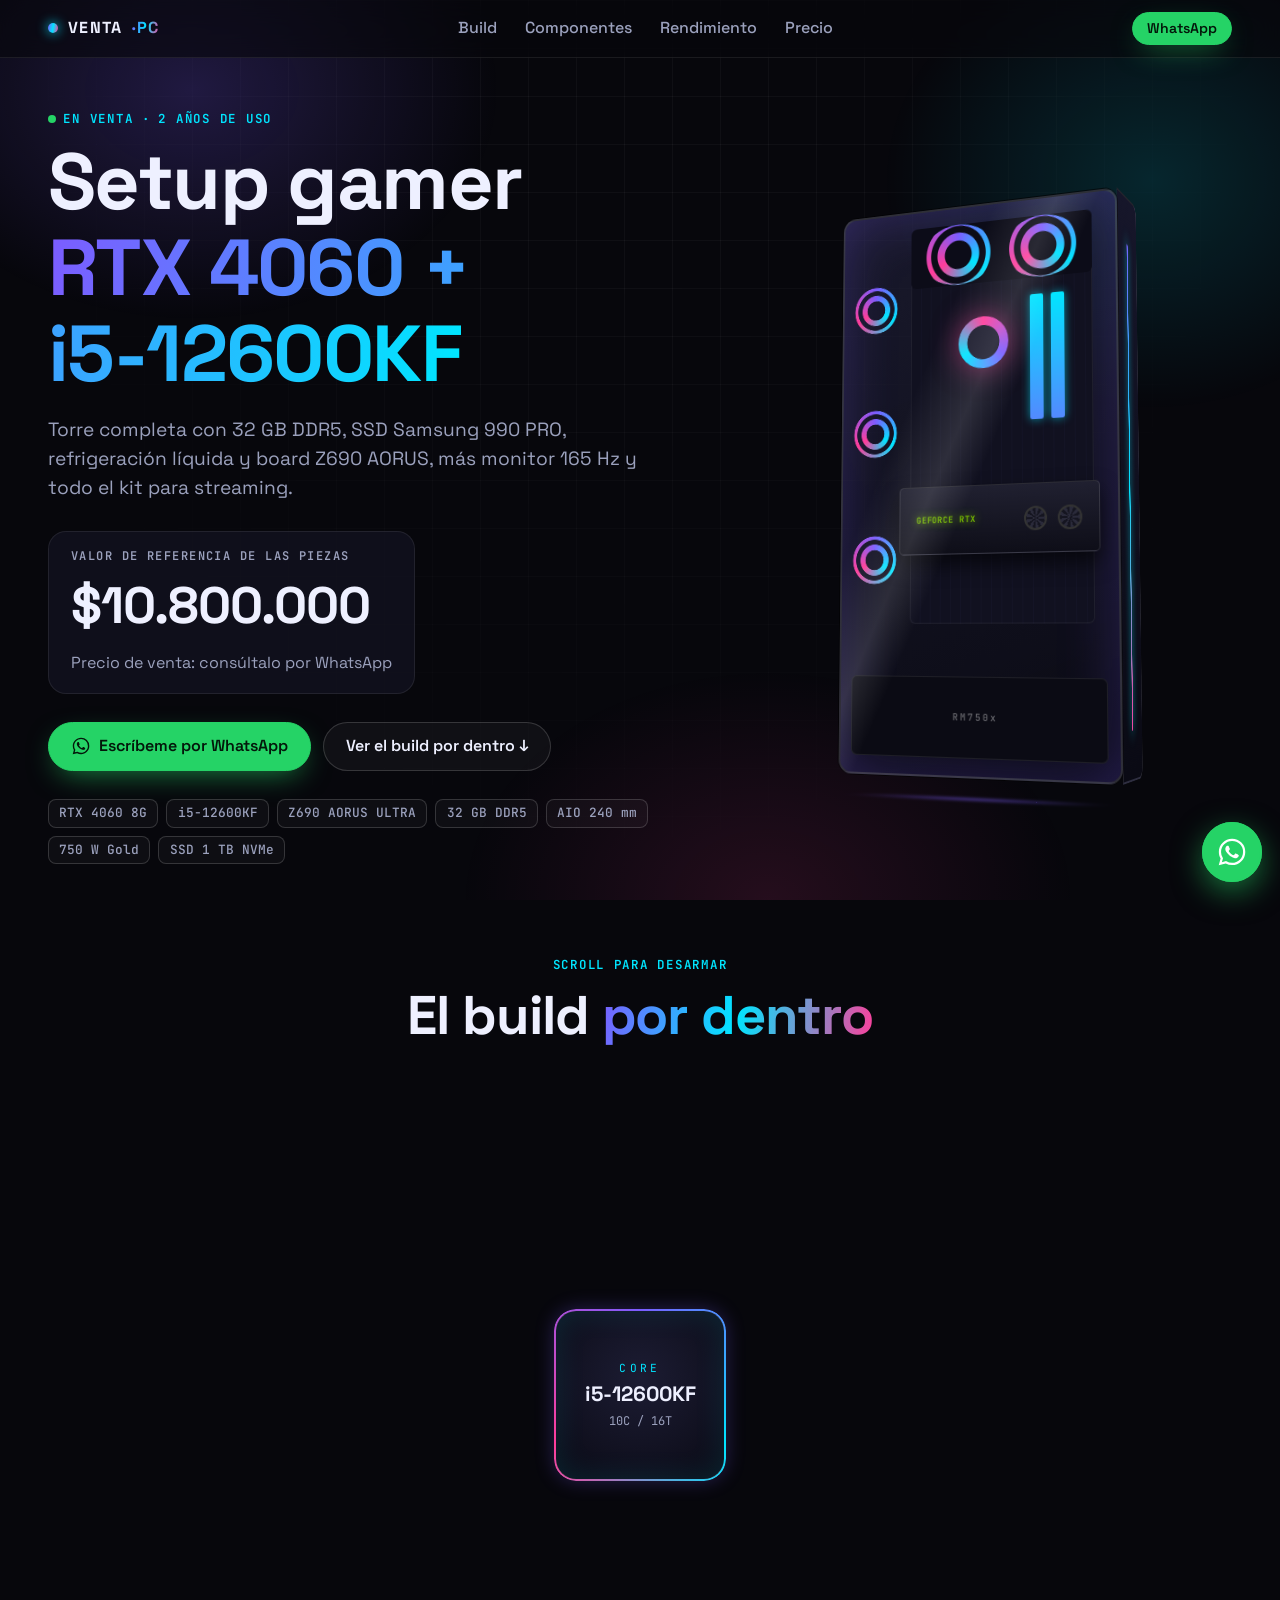
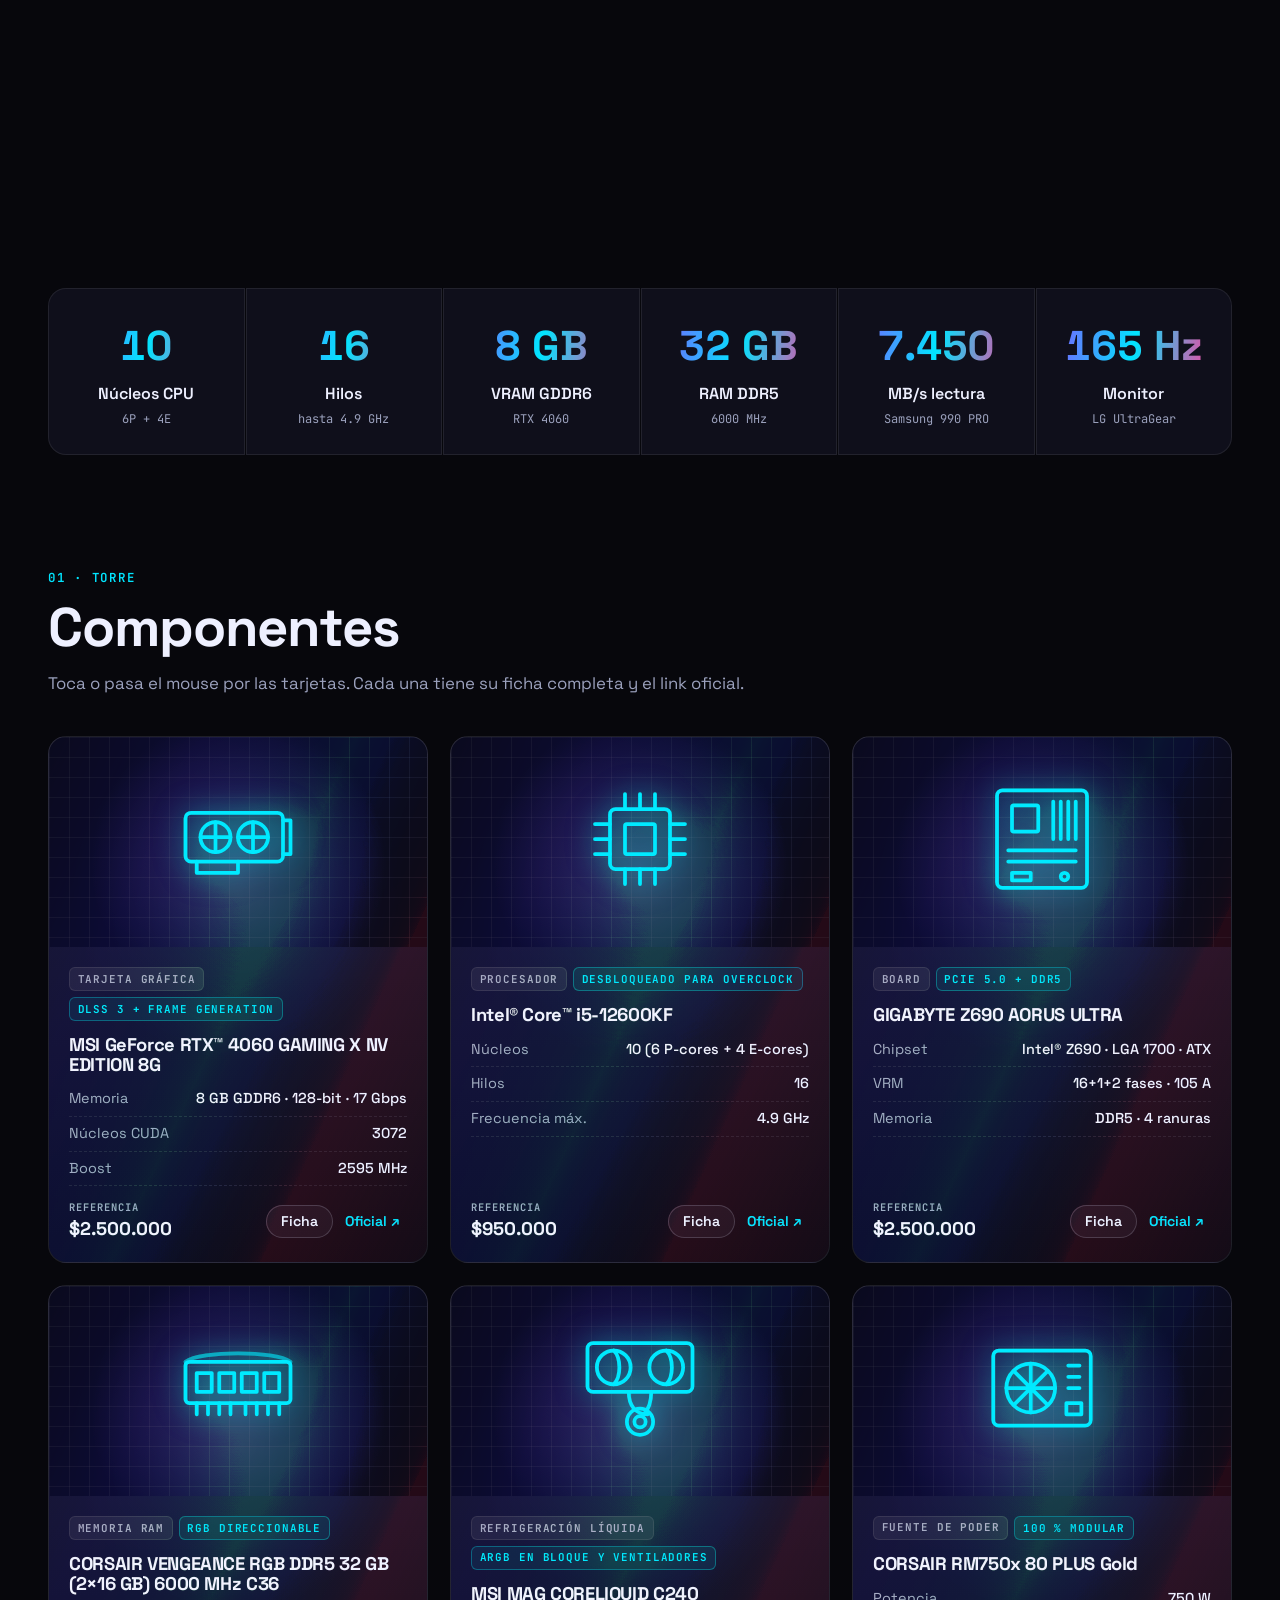
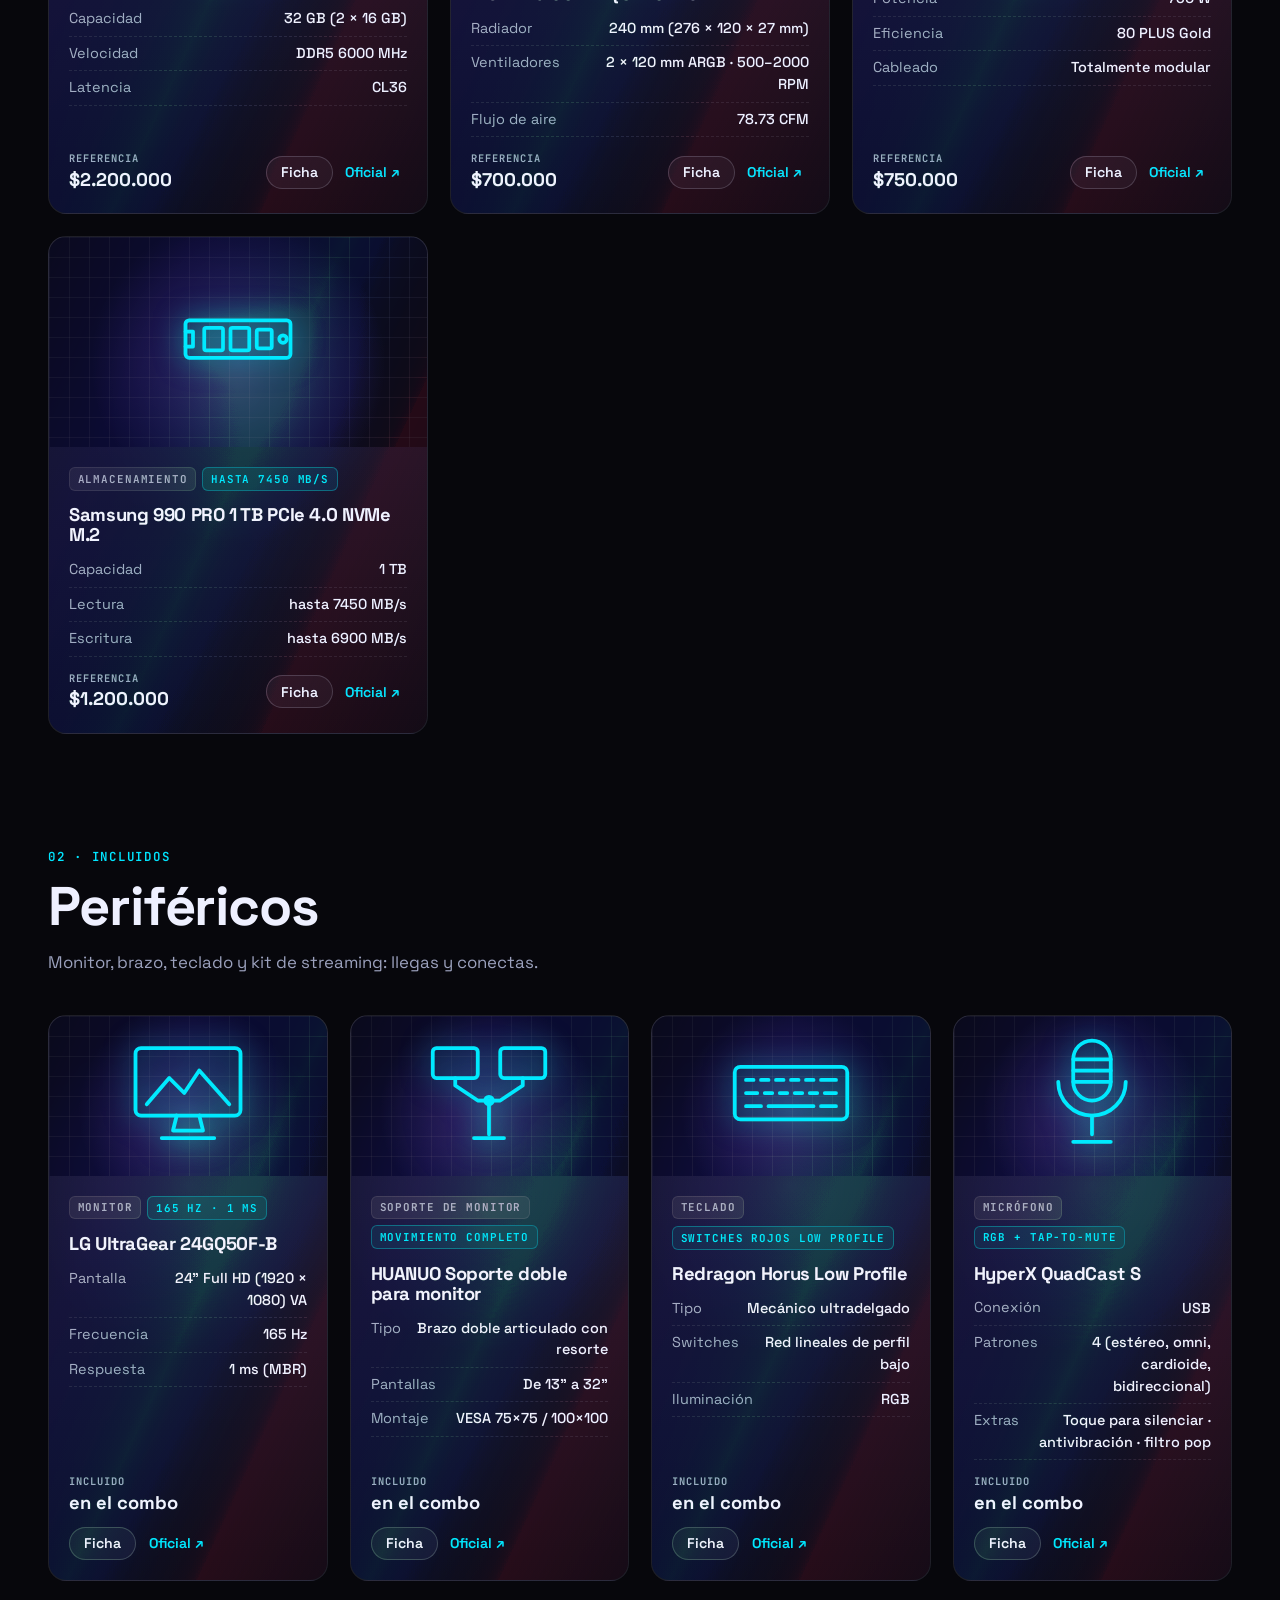
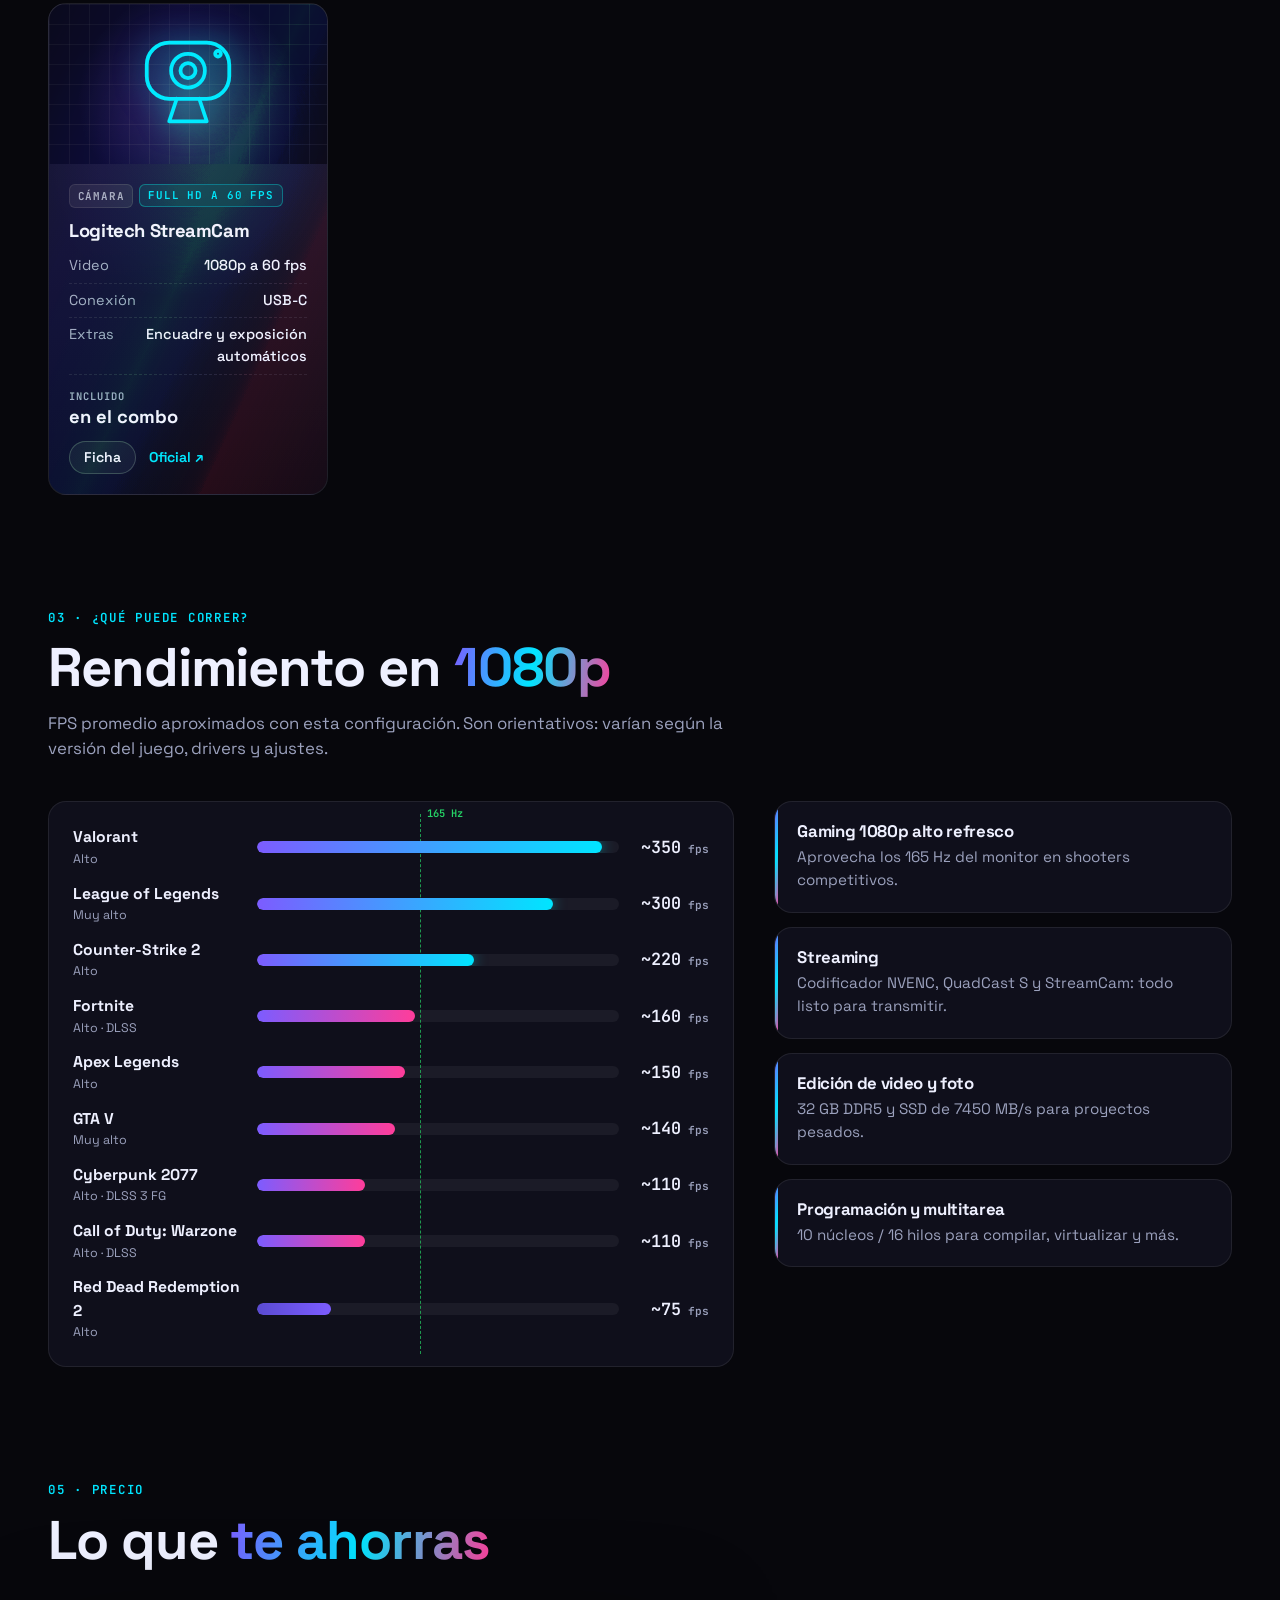
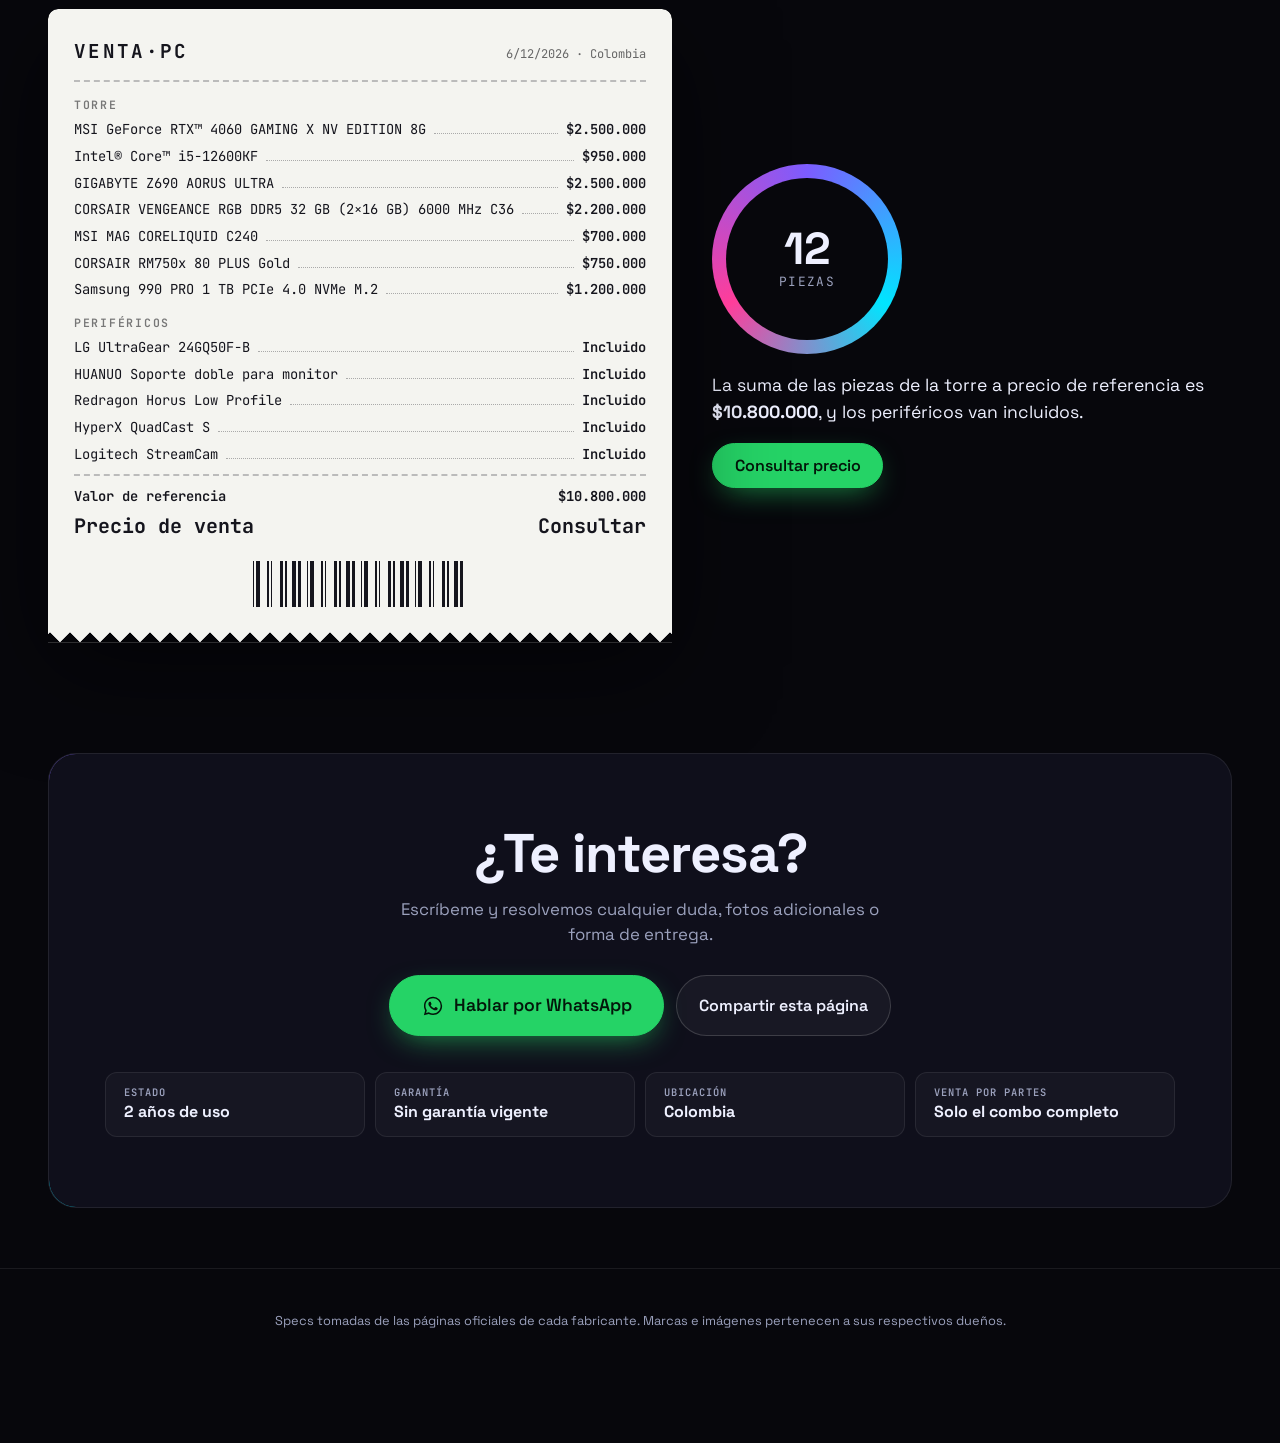
==== index.html @ 8aadba1c "Usar el nombre exacto del repo en la URL de GitHub Pages Co-Authored-By: Claude Opus 5.5 <noreply@an" ====
<!doctype html>
<html lang="es">
<head>
  <meta charset="utf-8">
  <meta name="viewport" content="width=device-width, initial-scale=1, viewport-fit=cover">
  <title>PC Gamer en venta · RTX 4060 + i5-12600KF</title>
  <meta name="description" content="Setup gamer completo en venta: RTX 4060, i5-12600KF, 32 GB DDR5, SSD 990 PRO 1 TB, monitor LG 165 Hz y periféricos de streaming.">
  <meta name="theme-color" content="#07070c">

  <!-- Vista previa al compartir el link (WhatsApp, Facebook, X...) -->
  <meta property="og:type" content="website">
  <meta property="og:locale" content="es_CO">
  <meta property="og:title" content="PC Gamer en venta · RTX 4060 + i5-12600KF + 32 GB DDR5">
  <meta property="og:description" content="Setup completo con monitor 165 Hz, micrófono QuadCast S y StreamCam. Mira todos los componentes, specs y precio.">
  <meta property="og:url" content="https://dylansrz.github.io/ventaPC/">
  <meta property="og:image" content="https://dylansrz.github.io/ventaPC/og.png">
  <meta property="og:image:width" content="1200">
  <meta property="og:image:height" content="630">
  <meta name="twitter:card" content="summary_large_image">

  <link rel="icon" href="data:image/svg+xml,<svg xmlns='http://www.w3.org/2000/svg' viewBox='0 0 32 32'><defs><linearGradient id='g' x1='0' y1='0' x2='1' y2='1'><stop offset='0' stop-color='%237c5cff'/><stop offset='1' stop-color='%2300e5ff'/></linearGradient></defs><rect x='7' y='2' width='18' height='28' rx='3' fill='%2307070c' stroke='url(%23g)' stroke-width='2.5'/><circle cx='16' cy='11' r='4' fill='none' stroke='url(%23g)' stroke-width='2'/><circle cx='16' cy='22' r='4' fill='none' stroke='url(%23g)' stroke-width='2'/></svg>">
  <link rel="preconnect" href="https://fonts.googleapis.com">
  <link rel="preconnect" href="https://fonts.gstatic.com" crossorigin>
  <link href="https://fonts.googleapis.com/css2?family=JetBrains+Mono:wght@400;600&family=Space+Grotesk:wght@400;500;600;700&display=swap" rel="stylesheet">
  <link rel="stylesheet" href="css/styles.css">
</head>
<body>
  <div class="bg-grid" aria-hidden="true"></div>
  <div class="bg-glow" aria-hidden="true"></div>

  <header class="nav">
    <a class="nav__brand" href="#inicio"><span class="dot"></span>VENTA<span class="grad">·PC</span></a>
    <nav class="nav__links">
      <a href="#build">Build</a>
      <a href="#componentes">Componentes</a>
      <a href="#rendimiento">Rendimiento</a>
      <a href="#precio">Precio</a>
    </nav>
    <a class="btn btn--sm btn--wa js-wa" href="#contacto" target="_blank" rel="noopener">WhatsApp</a>
  </header>

  <main>
    <!-- HERO -->
    <section id="inicio" class="hero">
      <div class="hero__text">
        <p class="eyebrow"><span class="pulse"></span> En venta · <span data-bind="estado"></span></p>
        <h1>
          Setup gamer<br>
          <span class="grad grad--anim"><span class="nw">RTX 4060</span> + <span class="nw">i5-12600KF</span></span>
        </h1>
        <p class="hero__sub">Torre completa con 32 GB DDR5, SSD Samsung 990 PRO, refrigeración líquida y board Z690 AORUS, más monitor 165 Hz y todo el kit para streaming.</p>

        <div class="hero__price" id="heroPrice"></div>

        <div class="hero__cta">
          <a class="btn btn--wa js-wa" href="#contacto" target="_blank" rel="noopener">
            <svg viewBox="0 0 24 24" aria-hidden="true"><use href="#i-wa"/></svg>
            Escríbeme por WhatsApp
          </a>
          <a class="btn btn--ghost" href="#build">Ver el build por dentro ↓</a>
        </div>
        <ul class="hero__chips" id="heroChips"></ul>
      </div>

      <div class="hero__visual" aria-hidden="true">
        <div class="tower" id="tower">
          <div class="tower__glass">
            <div class="tower__mobo"></div>
            <div class="tower__cooler"><i></i><i></i></div>
            <div class="tower__block"></div>
            <div class="tower__ram"><i></i><i></i></div>
            <div class="tower__gpu"><span>GEFORCE RTX</span><i></i><i></i></div>
            <div class="tower__psu"><span>RM750x</span></div>
            <div class="tower__fans"><i></i><i></i><i></i></div>
          </div>
          <div class="tower__front"></div>
          <div class="tower__shadow"></div>
        </div>
      </div>
    </section>

    <!-- EXPLOSIÓN DEL BUILD (scroll) -->
    <section id="build" class="explode">
      <div class="explode__sticky">
        <div class="explode__head">
          <p class="eyebrow">Scroll para desarmar</p>
          <h2>El build <span class="grad">por dentro</span></h2>
        </div>
        <div class="explode__stage" id="explodeStage">
          <svg class="explode__lines" id="explodeLines"></svg>
          <div class="explode__core" id="explodeCore">
            <span class="mono">CORE</span>
            <strong>i5-12600KF</strong>
            <small>10C / 16T</small>
          </div>
        </div>
        <div class="explode__progress"><i id="explodeBar"></i></div>
      </div>
    </section>

    <!-- CONTADORES -->
    <section class="stats" id="stats"></section>

    <!-- COMPONENTES -->
    <section id="componentes" class="section">
      <div class="section__head">
        <p class="eyebrow">01 · Torre</p>
        <h2>Componentes</h2>
        <p class="muted">Toca o pasa el mouse por las tarjetas. Cada una tiene su ficha completa y el link oficial.</p>
      </div>
      <div class="cards" id="cardsComponentes"></div>
    </section>

    <!-- PERIFÉRICOS -->
    <section id="perifericos" class="section">
      <div class="section__head">
        <p class="eyebrow">02 · Incluidos</p>
        <h2>Periféricos</h2>
        <p class="muted">Monitor, brazo, teclado y kit de streaming: llegas y conectas.</p>
      </div>
      <div class="cards cards--sm" id="cardsPerifericos"></div>
    </section>

    <!-- RENDIMIENTO -->
    <section id="rendimiento" class="section">
      <div class="section__head">
        <p class="eyebrow">03 · ¿Qué puede correr?</p>
        <h2>Rendimiento en <span class="grad">1080p</span></h2>
        <p class="muted">FPS promedio aproximados con esta configuración. Son orientativos: varían según la versión del juego, drivers y ajustes.</p>
      </div>
      <div class="perf">
        <div class="perf__bars" id="perfBars"></div>
        <div class="perf__uses" id="perfUses"></div>
      </div>
    </section>

    <!-- FOTOS REALES -->
    <section id="fotos" class="section" hidden>
      <div class="section__head">
        <p class="eyebrow">04 · Sin filtros</p>
        <h2>Fotos reales</h2>
      </div>
      <div class="gallery" id="gallery"></div>
    </section>

    <!-- PRECIO -->
    <section id="precio" class="section">
      <div class="section__head">
        <p class="eyebrow">05 · Precio</p>
        <h2>Lo que <span class="grad">te ahorras</span></h2>
      </div>
      <div class="pricing">
        <div class="receipt" id="receipt"></div>
        <aside class="deal" id="deal"></aside>
      </div>
    </section>

    <!-- CONTACTO -->
    <section id="contacto" class="section contact">
      <div class="contact__box">
        <h2>¿Te interesa?</h2>
        <p class="muted">Escríbeme y resolvemos cualquier duda, fotos adicionales o forma de entrega.</p>
        <div class="contact__cta">
          <a class="btn btn--wa btn--lg js-wa" href="#contacto" target="_blank" rel="noopener">
            <svg viewBox="0 0 24 24" aria-hidden="true"><use href="#i-wa"/></svg>
            Hablar por WhatsApp
          </a>
          <button class="btn btn--ghost" id="shareBtn" type="button">Compartir esta página</button>
        </div>
        <ul class="contact__facts" id="facts"></ul>
      </div>
    </section>
  </main>

  <footer class="footer">
    <p>Specs tomadas de las páginas oficiales de cada fabricante. Marcas e imágenes pertenecen a sus respectivos dueños.</p>
  </footer>

  <!-- WhatsApp flotante -->
  <a class="wa-float js-wa" href="#contacto" target="_blank" rel="noopener" aria-label="Escribir por WhatsApp">
    <svg viewBox="0 0 24 24" aria-hidden="true"><use href="#i-wa"/></svg>
  </a>

  <!-- Modal de detalle -->
  <dialog class="modal" id="modal">
    <button class="modal__close" type="button" aria-label="Cerrar" data-close>✕</button>
    <div class="modal__body" id="modalBody"></div>
  </dialog>

  <!-- Toast -->
  <div class="toast" id="toast" role="status" aria-live="polite"></div>

  <!-- Íconos -->
  <svg width="0" height="0" style="position:absolute" aria-hidden="true">
    <symbol id="i-wa" viewBox="0 0 24 24"><path fill="currentColor" d="M12.04 2C6.58 2 2.13 6.45 2.13 11.91c0 1.75.46 3.45 1.32 4.95L2.05 22l5.25-1.38a9.9 9.9 0 0 0 4.74 1.21h.01c5.46 0 9.91-4.45 9.91-9.91A9.86 9.86 0 0 0 12.04 2Zm0 18.15h-.01a8.2 8.2 0 0 1-4.19-1.15l-.3-.18-3.12.82.83-3.04-.2-.31a8.2 8.2 0 0 1-1.26-4.38c0-4.54 3.7-8.24 8.25-8.24a8.2 8.2 0 0 1 8.24 8.25c0 4.54-3.7 8.23-8.24 8.23Zm4.52-6.16c-.25-.12-1.47-.72-1.69-.81-.23-.08-.39-.12-.56.13-.16.25-.64.81-.79.97-.14.17-.29.19-.54.06-.25-.12-1.05-.39-1.99-1.23-.74-.66-1.23-1.47-1.38-1.72-.14-.25-.02-.38.11-.51.11-.11.25-.29.37-.43.13-.15.17-.25.25-.42.08-.17.04-.31-.02-.43-.06-.13-.56-1.34-.76-1.84-.2-.48-.41-.42-.56-.43h-.48c-.17 0-.43.06-.66.31-.23.25-.87.85-.87 2.07 0 1.22.89 2.4 1.01 2.56.12.17 1.75 2.67 4.24 3.74.59.26 1.05.41 1.41.52.59.19 1.13.16 1.56.1.48-.07 1.47-.6 1.67-1.18.21-.58.21-1.07.14-1.18-.06-.1-.22-.16-.47-.29Z"/></symbol>
  </svg>

  <script src="js/data.js"></script>
  <script src="js/icons.js"></script>
  <script src="js/app.js"></script>
</body>
</html>
---- css/styles.css ----
@property --ang { syntax: "<angle>"; inherits: false; initial-value: 0deg; }

:root {
  --bg: #07070c;
  --bg-2: #0d0d16;
  --surface: rgba(20, 20, 34, 0.72);
  --surface-2: #151524;
  --line: rgba(255, 255, 255, 0.08);
  --line-2: rgba(255, 255, 255, 0.16);
  --text: #eef0ff;
  --muted: #9ba1bd;
  --violet: #7c5cff;
  --cyan: #00e5ff;
  --pink: #ff3d9a;
  --green: #76b900;
  --wa: #25d366;
  --grad: linear-gradient(100deg, var(--violet), var(--cyan) 50%, var(--pink));
  --radius: 18px;
  --font: "Space Grotesk", system-ui, -apple-system, Segoe UI, Roboto, sans-serif;
  --mono: "JetBrains Mono", ui-monospace, SFMono-Regular, Menlo, monospace;
  --gutter: clamp(16px, 4vw, 48px);
  color-scheme: dark;
}

*, *::before, *::after { box-sizing: border-box; }
html { scroll-behavior: smooth; -webkit-text-size-adjust: 100%; overflow-x: clip; }
body {
  margin: 0;
  background: var(--bg);
  color: var(--text);
  font-family: var(--font);
  line-height: 1.5;
  -webkit-font-smoothing: antialiased;
}
img { max-width: 100%; display: block; }
a { color: inherit; }
h1, h2, h3, h4 { line-height: 1.08; margin: 0; letter-spacing: -0.02em; }
h2 { font-size: clamp(2rem, 5vw, 3.4rem); }
.mono { font-family: var(--mono); }
.muted { color: var(--muted); }
.small { font-size: 0.9rem; }
.grad { background: var(--grad); -webkit-background-clip: text; background-clip: text; color: transparent; }
.grad--anim { background-size: 200% 100%; animation: slide 6s linear infinite; }
@keyframes slide { to { background-position: -200% 0; } }

/* Fondo */
.bg-grid {
  position: fixed; inset: 0; z-index: -2; pointer-events: none;
  background-image:
    linear-gradient(rgba(255,255,255,.035) 1px, transparent 1px),
    linear-gradient(90deg, rgba(255,255,255,.035) 1px, transparent 1px);
  background-size: 48px 48px;
  mask-image: radial-gradient(ellipse at 50% 0%, #000 20%, transparent 75%);
}
.bg-glow {
  position: fixed; inset: 0; z-index: -1; pointer-events: none;
  background:
    radial-gradient(40vmax 30vmax at 15% 10%, rgba(124,92,255,.22), transparent 60%),
    radial-gradient(35vmax 30vmax at 90% 20%, rgba(0,229,255,.14), transparent 60%),
    radial-gradient(40vmax 30vmax at 60% 100%, rgba(255,61,154,.12), transparent 60%);
}

/* Botones */
.btn {
  --b: var(--line-2);
  display: inline-flex; align-items: center; justify-content: center; gap: .55em;
  padding: .85em 1.35em; border-radius: 999px; border: 1px solid var(--b);
  font: 600 1rem/1 var(--font); text-decoration: none; color: var(--text);
  background: rgba(255,255,255,.04); cursor: pointer;
  transition: transform .2s, background .2s, box-shadow .2s, border-color .2s;
  white-space: nowrap;
}
.btn:hover { transform: translateY(-2px); }
.btn svg { width: 1.25em; height: 1.25em; }
.btn--sm { padding: .6em 1em; font-size: .88rem; }
.btn--lg { padding: 1.05em 1.8em; font-size: 1.1rem; }
.btn--wa { background: var(--wa); border-color: var(--wa); color: #03170a; box-shadow: 0 10px 30px -10px rgba(37,211,102,.7); }
.btn--wa:hover { box-shadow: 0 16px 40px -10px rgba(37,211,102,.9); }
.btn--ghost:hover { border-color: var(--cyan); background: rgba(0,229,255,.08); }
.btn--link { border-color: transparent; background: none; color: var(--cyan); padding-inline: .4em; }
:focus-visible { outline: 2px solid var(--cyan); outline-offset: 3px; }

/* Nav */
.nav {
  position: sticky; top: 0; z-index: 50;
  display: flex; align-items: center; justify-content: space-between; gap: 16px;
  padding: 12px var(--gutter);
  background: rgba(7,7,12,.6); backdrop-filter: blur(14px); -webkit-backdrop-filter: blur(14px);
  border-bottom: 1px solid var(--line);
}
.nav__brand { font-weight: 700; letter-spacing: .08em; text-decoration: none; display: flex; align-items: center; gap: 10px; }
.nav__brand .dot { width: 10px; height: 10px; border-radius: 50%; background: var(--grad); box-shadow: 0 0 12px var(--cyan); }
.nav__links { display: flex; gap: 28px; }
.nav__links a { color: var(--muted); text-decoration: none; font-weight: 500; transition: color .2s; }
.nav__links a:hover { color: var(--text); }
@media (max-width: 760px) { .nav__links { display: none; } }

.eyebrow {
  display: inline-flex; align-items: center; gap: .6em; margin: 0 0 14px;
  font: 600 .78rem/1 var(--mono); text-transform: uppercase; letter-spacing: .14em; color: var(--cyan);
}
.pulse { width: 8px; height: 8px; border-radius: 50%; background: var(--wa); box-shadow: 0 0 0 0 rgba(37,211,102,.6); animation: pulse 1.8s infinite; }
@keyframes pulse { 70% { box-shadow: 0 0 0 10px rgba(37,211,102,0); } 100% { box-shadow: 0 0 0 0 rgba(37,211,102,0); } }

/* HERO */
.hero {
  min-height: calc(100svh - 64px);
  display: grid; grid-template-columns: 1.1fr .9fr; align-items: center; gap: 40px;
  padding: 48px var(--gutter) 64px; max-width: 1280px; margin: 0 auto;
}
.hero h1 { font-size: clamp(2.2rem, 6.2vw, 5rem); margin-bottom: 20px; }
.nw { white-space: nowrap; }
.hero__sub { color: var(--muted); font-size: clamp(1rem, 1.6vw, 1.2rem); max-width: 56ch; margin: 0 0 28px; }
.hero__cta { display: flex; flex-wrap: wrap; gap: 12px; margin: 28px 0; }
.hero__chips { list-style: none; padding: 0; margin: 0; display: flex; flex-wrap: wrap; gap: 8px; }
.hero__chips li { font: 500 .8rem/1 var(--mono); padding: .55em .8em; border: 1px solid var(--line-2); border-radius: 8px; color: var(--muted); background: rgba(255,255,255,.03); }

.price { display: grid; gap: 6px; justify-items: start; padding: 18px 22px; border-radius: var(--radius); background: var(--surface); border: 1px solid var(--line); width: fit-content; max-width: 100%; }
.price__label { font: 600 .75rem/1 var(--mono); text-transform: uppercase; letter-spacing: .12em; color: var(--muted); }
.price__big { font-size: clamp(2.2rem, 5vw, 3.2rem); font-weight: 700; letter-spacing: -.02em; }
.price__ref { color: var(--muted); }
.save-chip { margin-top: 4px; padding: .45em .8em; border-radius: 999px; font-weight: 700; font-size: .9rem; color: #03170a; background: linear-gradient(90deg, var(--wa), var(--cyan)); }

/* Torre CSS 3D */
.hero__visual { perspective: 1400px; display: grid; place-items: center; min-height: 460px; }
.tower {
  --tx: 6deg; --ty: -22deg;
  position: relative; width: min(300px, 70vw); aspect-ratio: 0.52;
  transform-style: preserve-3d; transform: rotateX(var(--tx)) rotateY(var(--ty));
  transition: transform .4s cubic-bezier(.2,.8,.2,1);
  animation: float 6s ease-in-out infinite;
}
@keyframes float { 50% { translate: 0 -12px; } }
.tower__glass {
  position: absolute; inset: 0; border-radius: 14px; overflow: hidden;
  background: linear-gradient(160deg, rgba(40,40,70,.55), rgba(10,10,20,.9));
  border: 2px solid rgba(255,255,255,.14);
  box-shadow: inset 0 0 60px rgba(124,92,255,.25), 0 0 0 1px rgba(0,0,0,.6);
}
.tower__glass::after { content: ""; position: absolute; inset: 0; background: linear-gradient(115deg, transparent 30%, rgba(255,255,255,.12) 42%, transparent 50%); pointer-events: none; }
.tower__front {
  position: absolute; top: 0; bottom: 0; left: 100%; width: 70px; transform-origin: left; transform: rotateY(90deg);
  background: linear-gradient(180deg, #16162a, #0a0a14); border: 2px solid rgba(255,255,255,.1); border-radius: 0 12px 12px 0;
}
.tower__front::before { content: ""; position: absolute; left: 50%; top: 8%; bottom: 8%; width: 4px; translate: -50%; border-radius: 4px; background: var(--grad); box-shadow: 0 0 18px var(--cyan); animation: hue 8s linear infinite; }
.tower__shadow { position: absolute; left: 5%; right: 5%; bottom: -40px; height: 40px; background: radial-gradient(closest-side, rgba(124,92,255,.5), transparent); filter: blur(10px); transform: rotateX(90deg); }
.tower__mobo { position: absolute; inset: 6% 8% 26% 26%; border-radius: 6px; background: repeating-linear-gradient(90deg, #111120 0 10px, #141426 10px 11px), #111120; border: 1px solid rgba(255,255,255,.06); }
.tower__cooler { position: absolute; top: 3%; left: 26%; right: 8%; height: 11%; display: flex; gap: 6%; padding: 0 4%; align-items: center; background: #0c0c18; border-radius: 6px; }
.tower__cooler i, .tower__fans i { flex: 1; aspect-ratio: 1; border-radius: 50%; position: relative; background: conic-gradient(from var(--ang), var(--violet), var(--cyan), var(--pink), var(--violet)); animation: spin 3s linear infinite; mask: radial-gradient(circle, transparent 28%, #000 30% 44%, transparent 46% 58%, #000 60% 68%, transparent 70%); -webkit-mask: radial-gradient(circle, transparent 28%, #000 30% 44%, transparent 46% 58%, #000 60% 68%, transparent 70%); filter: drop-shadow(0 0 8px var(--cyan)); max-height: 100%; }
.tower__block { position: absolute; top: 20%; left: 44%; width: 18%; aspect-ratio: 1; border-radius: 50%; background: radial-gradient(circle, #1a1a2c 45%, transparent 47%), conic-gradient(from var(--ang), var(--pink), var(--violet), var(--cyan), var(--pink)); animation: spin 5s linear infinite; box-shadow: 0 0 30px rgba(255,61,154,.5); }
.tower__ram { position: absolute; top: 17%; left: 70%; width: 12%; height: 22%; display: flex; gap: 20%; }
.tower__ram i { flex: 1; border-radius: 2px; background: linear-gradient(180deg, var(--cyan), var(--violet), var(--pink)); background-size: 100% 300%; animation: ram 3s ease-in-out infinite alternate; box-shadow: 0 0 10px rgba(0,229,255,.6); }
.tower__ram i:nth-child(2) { animation-delay: -1.5s; }
@keyframes ram { to { background-position: 0 100%; } }
.tower__gpu { position: absolute; top: 50%; left: 22%; right: 6%; height: 12%; border-radius: 5px; background: linear-gradient(180deg, #202030, #0e0e18); border: 1px solid rgba(255,255,255,.12); box-shadow: 0 10px 20px rgba(0,0,0,.6); display: flex; align-items: center; padding: 0 6%; gap: 6%; }
.tower__gpu span { font: 700 .55rem/1 var(--mono); letter-spacing: .1em; color: var(--green); text-shadow: 0 0 8px var(--green); margin-right: auto; }
.tower__gpu i { width: 14%; aspect-ratio: 1; border-radius: 50%; border: 2px solid #333; background: repeating-conic-gradient(#2a2a3a 0 20deg, #151520 20deg 40deg); animation: spin 1.2s linear infinite; }
.tower__psu { position: absolute; left: 4%; right: 4%; bottom: 3%; height: 14%; border-radius: 6px; background: #0b0b14; border: 1px solid rgba(255,255,255,.08); display: grid; place-items: center; }
.tower__psu span { font: 700 .6rem/1 var(--mono); letter-spacing: .2em; color: rgba(255,255,255,.35); }
.tower__fans { position: absolute; left: 4%; top: 6%; width: 17%; bottom: 26%; display: flex; flex-direction: column; justify-content: space-around; }
.tower__fans i { flex: none; width: 100%; }
@keyframes spin { to { --ang: 360deg; } }
.tower__gpu i { animation-name: rot; }
@keyframes rot { to { transform: rotate(360deg); } }
@keyframes hue { to { filter: hue-rotate(360deg); } }

@media (max-width: 900px) {
  .hero { grid-template-columns: 1fr; padding-top: 32px; }
  .hero__visual { order: -1; min-height: 0; padding: 10px 0 30px; }
  .tower { width: min(190px, 46vw); }
}

/* EXPLOSIÓN */
.explode { height: 280vh; position: relative; }
.explode__sticky { position: sticky; top: 64px; height: calc(100svh - 64px); display: flex; flex-direction: column; padding: 24px var(--gutter) 28px; overflow: hidden; }
.explode__head { text-align: center; }
.explode__stage { position: relative; flex: 1; margin-top: 12px; }
.explode__lines { position: absolute; inset: 0; width: 100%; height: 100%; overflow: visible; }
.explode__lines line { stroke: rgba(0,229,255,.45); stroke-width: 1.5; stroke-dasharray: 4 6; animation: dash 1s linear infinite; }
@keyframes dash { to { stroke-dashoffset: -20; } }
.explode__core {
  --p: 0;
  position: absolute; left: 50%; top: 50%; translate: -50% -50%;
  width: clamp(120px, 20vw, 170px); aspect-ratio: 1; border-radius: 22px; cursor: pointer;
  display: grid; place-content: center; text-align: center; gap: 2px;
  background: radial-gradient(circle at 50% 40%, #1c1c33, #0a0a14);
  border: 1px solid var(--line-2);
  box-shadow: 0 0 calc(20px + var(--p) * 60px) rgba(124,92,255,calc(.3 + var(--p) * .4)), inset 0 0 30px rgba(0,229,255,.12);
  z-index: 2;
}
.explode__core::before { content: ""; position: absolute; inset: -2px; border-radius: inherit; padding: 2px; background: conic-gradient(from var(--ang), var(--violet), var(--cyan), var(--pink), var(--violet)); -webkit-mask: linear-gradient(#000 0 0) content-box, linear-gradient(#000 0 0); -webkit-mask-composite: xor; mask-composite: exclude; animation: spin 4s linear infinite; }
.explode__core span { font-size: .7rem; letter-spacing: .3em; color: var(--cyan); }
.explode__core strong { font-size: clamp(1rem, 2.2vw, 1.3rem); }
.explode__core small { color: var(--muted); font-family: var(--mono); font-size: .75rem; }
.node {
  position: absolute; left: 50%; top: 50%; z-index: 3;
  display: flex; align-items: center; gap: 12px; text-align: left;
  padding: 10px 16px 10px 10px; border-radius: 14px; cursor: pointer;
  background: var(--surface); border: 1px solid var(--line-2); color: var(--text);
  backdrop-filter: blur(10px); -webkit-backdrop-filter: blur(10px);
  box-shadow: 0 10px 30px rgba(0,0,0,.5); font: inherit; opacity: 0;
  will-change: transform, opacity; transition: border-color .2s, box-shadow .2s;
}
.node:hover { border-color: var(--cyan); box-shadow: 0 0 30px rgba(0,229,255,.3); }
.node__icon { width: 44px; height: 44px; flex: none; border-radius: 10px; display: grid; place-items: center; background: rgba(124,92,255,.15); color: var(--cyan); }
.node__icon svg { width: 30px; height: 30px; }
.node__txt { display: grid; }
.node__txt small { font: 600 .65rem/1.3 var(--mono); text-transform: uppercase; letter-spacing: .1em; color: var(--muted); }
.node__txt strong { font-size: 1rem; white-space: nowrap; }
.explode__progress { height: 3px; border-radius: 3px; background: var(--line); overflow: hidden; max-width: 320px; width: 100%; margin: 0 auto; }
.explode__progress i { display: block; height: 100%; background: var(--grad); transform-origin: left; transform: scaleX(0); }
@media (max-width: 640px) {
  .node { padding: 6px 10px 6px 6px; gap: 8px; border-radius: 11px; min-width: 210px; }
  .node__icon { width: 32px; height: 32px; }
  .node__icon svg { width: 22px; height: 22px; }
  .node__txt small { font-size: .55rem; }
  .node__txt strong { font-size: .82rem; }
}

/* STATS */
.stats { display: grid; grid-template-columns: repeat(6, 1fr); gap: 1px; max-width: 1280px; margin: 40px auto 0; padding: 0 var(--gutter); }
.stat { padding: 26px 18px; text-align: center; background: var(--surface); border: 1px solid var(--line); display: grid; gap: 4px; }
.stat:first-child { border-radius: var(--radius) 0 0 var(--radius); }
.stat:last-child { border-radius: 0 var(--radius) var(--radius) 0; }
.stat strong { font-size: clamp(1.8rem, 3.4vw, 2.6rem); font-weight: 700; background: var(--grad); -webkit-background-clip: text; background-clip: text; color: transparent; font-variant-numeric: tabular-nums; }
.stat span { font-weight: 600; }
.stat small { color: var(--muted); font-family: var(--mono); font-size: .75rem; }
@media (max-width: 900px) {
  .stats { grid-template-columns: repeat(3, 1fr); }
  .stat:first-child, .stat:last-child { border-radius: 0; }
  .stat:nth-child(1) { border-top-left-radius: var(--radius); }
  .stat:nth-child(3) { border-top-right-radius: var(--radius); }
  .stat:nth-child(4) { border-bottom-left-radius: var(--radius); }
  .stat:nth-child(6) { border-bottom-right-radius: var(--radius); }
}
@media (max-width: 520px) {
  .stats { grid-template-columns: repeat(2, 1fr); }
  .stat { padding: 20px 10px; }
  .stat:nth-child(n) { border-radius: 0; }
  .stat:nth-child(1) { border-top-left-radius: var(--radius); }
  .stat:nth-child(2) { border-top-right-radius: var(--radius); }
  .stat:nth-child(5) { border-bottom-left-radius: var(--radius); }
  .stat:nth-child(6) { border-bottom-right-radius: var(--radius); }
}

/* SECCIONES */
.section { max-width: 1280px; margin: 0 auto; padding: 110px var(--gutter) 0; }
.section__head { margin-bottom: 40px; max-width: 720px; }
.section__head .muted { margin: 14px 0 0; font-size: 1.05rem; }

/* TARJETAS HOLOGRÁFICAS */
.cards { display: grid; grid-template-columns: repeat(auto-fill, minmax(290px, 1fr)); gap: 22px; }
.card { perspective: 1000px; }
.card__inner {
  --rx: var(--grx, 0deg); --ry: var(--gry, 0deg); --mx: var(--gmx, 50%); --my: var(--gmy, 30%);
  position: relative; height: 100%; border-radius: var(--radius); overflow: hidden;
  background: linear-gradient(180deg, rgba(28,28,48,.9), rgba(12,12,22,.95));
  border: 1px solid var(--line);
  transform: rotateX(var(--rx)) rotateY(var(--ry));
  transition: transform .5s cubic-bezier(.2,.8,.2,1), border-color .3s, box-shadow .3s;
  display: flex; flex-direction: column;
}
.card.is-hover .card__inner { transition: transform .08s linear, border-color .3s, box-shadow .3s; border-color: rgba(0,229,255,.4); box-shadow: 0 30px 60px -20px rgba(124,92,255,.45); }
.card__holo {
  position: absolute; inset: 0; z-index: 2; pointer-events: none; mix-blend-mode: color-dodge; opacity: .35; transition: opacity .3s;
  background:
    radial-gradient(circle at var(--mx) var(--my), rgba(255,255,255,.35), transparent 40%),
    linear-gradient(115deg, transparent 20%, rgba(124,92,255,.35) 35%, rgba(0,229,255,.35) 45%, rgba(255,61,154,.3) 55%, transparent 70%);
  background-size: 100% 100%, 250% 250%;
  background-position: 0 0, var(--mx) var(--my);
}
.card.is-hover .card__holo { opacity: .8; }
.card__visual { height: 210px; }
.card__body { padding: 20px; display: flex; flex-direction: column; gap: 14px; flex: 1; }
.card__body h3 { font-size: 1.15rem; }
.card__tags { display: flex; flex-wrap: wrap; gap: 6px; }
.tag { font: 600 .68rem/1 var(--mono); text-transform: uppercase; letter-spacing: .08em; padding: .5em .7em; border-radius: 6px; background: rgba(255,255,255,.06); color: var(--muted); border: 1px solid var(--line); }
.tag--hl { color: var(--cyan); border-color: rgba(0,229,255,.3); background: rgba(0,229,255,.07); }
.card__specs { list-style: none; margin: 0; padding: 0; display: grid; gap: 6px; font-size: .9rem; }
.card__specs li { display: flex; justify-content: space-between; gap: 12px; border-bottom: 1px dashed var(--line); padding-bottom: 6px; }
.card__specs span { color: var(--muted); flex: none; }
.card__specs b { font-weight: 500; text-align: right; }
.card__foot { margin-top: auto; display: flex; align-items: center; justify-content: space-between; gap: 10px; flex-wrap: wrap; }
.card__price { display: grid; font-weight: 700; font-size: 1.15rem; }
.card__price small { font: 600 .65rem/1.4 var(--mono); text-transform: uppercase; letter-spacing: .1em; color: var(--muted); }
.card__btns { display: flex; gap: 6px; align-items: center; }
.cards--sm { grid-template-columns: repeat(auto-fill, minmax(230px, 1fr)); }
.cards--sm .card__visual { height: 160px; }
.is-sold .card__inner { filter: grayscale(.8); }
.sold { position: absolute; top: 26px; right: -44px; z-index: 3; rotate: 35deg; padding: 6px 50px; background: var(--pink); color: #fff; font: 700 .8rem/1 var(--mono); letter-spacing: .2em; }

/* Visual (imagen o ícono) */
.visual { position: relative; display: grid; place-items: center; overflow: hidden; background: radial-gradient(circle at 50% 60%, rgba(124,92,255,.25), transparent 65%), #0a0a14; }
.visual::before { content: ""; position: absolute; inset: 0; background-image: linear-gradient(rgba(255,255,255,.04) 1px, transparent 1px), linear-gradient(90deg, rgba(255,255,255,.04) 1px, transparent 1px); background-size: 20px 20px; }
.visual__icon { position: relative; width: 44%; max-width: 120px; color: var(--cyan); filter: drop-shadow(0 0 14px rgba(0,229,255,.55)); }
.visual img { position: absolute; inset: 8%; width: 84%; height: 84%; object-fit: contain; filter: drop-shadow(0 16px 24px rgba(0,0,0,.6)); }
.visual.has-img { background: radial-gradient(circle at 50% 60%, rgba(124,92,255,.22), transparent 65%), #f1f2f7; }
.visual.has-img::before, .visual.has-img .visual__icon { display: none; }
.card:hover .visual img { transform: scale(1.05) translateZ(0); }
.visual img { transition: transform .5s; }

/* RENDIMIENTO */
.perf > * { min-width: 0; }
.perf { display: grid; grid-template-columns: minmax(0, 1.5fr) minmax(0, 1fr); gap: 40px; align-items: start; }
.perf__bars { position: relative; display: grid; gap: 14px; padding: 24px; border-radius: var(--radius); background: var(--surface); border: 1px solid var(--line); --lw: 170px; --vw: 76px; }
.perf__hz { position: absolute; top: 12px; bottom: 12px; left: calc(24px + var(--lw) + 14px + (100% - 48px - var(--lw) - var(--vw) - 28px) * var(--x)); width: 0; border-left: 1px dashed rgba(37,211,102,.7); pointer-events: none; }
.perf__hz span { position: absolute; top: -6px; left: 6px; font: 600 .65rem/1 var(--mono); color: var(--wa); white-space: nowrap; }
.bar { display: grid; grid-template-columns: var(--lw) 1fr var(--vw); align-items: center; gap: 14px; }
.bar__label { display: grid; }
.bar__label strong { font-size: .98rem; }
.bar__label small { color: var(--muted); font-size: .78rem; }
.bar__track { height: 12px; border-radius: 12px; background: rgba(255,255,255,.05); overflow: hidden; }
.bar__fill { display: block; height: 100%; width: var(--w); border-radius: inherit; transform-origin: left; transform: scaleX(0); transition: transform 1.2s cubic-bezier(.2,.8,.2,1) var(--d, 0ms); }
.bar.in .bar__fill { transform: scaleX(1); }
.bar__fill--top { background: linear-gradient(90deg, var(--violet), var(--cyan)); box-shadow: 0 0 14px rgba(0,229,255,.5); }
.bar__fill--mid { background: linear-gradient(90deg, var(--violet), var(--pink)); }
.bar__fill--ok { background: linear-gradient(90deg, #5a4bd1, var(--violet)); }
.bar__val { text-align: right; font-weight: 600; font-size: 1.05rem; }
.bar__val small { color: var(--muted); font-size: .7rem; }
.perf__uses { display: grid; gap: 14px; }
.use { padding: 20px 22px; border-radius: var(--radius); background: var(--surface); border: 1px solid var(--line); position: relative; overflow: hidden; }
.use::before { content: ""; position: absolute; left: 0; top: 0; bottom: 0; width: 3px; background: var(--grad); }
.use h4 { font-size: 1.05rem; margin-bottom: 6px; }
.use p { margin: 0; color: var(--muted); font-size: .95rem; }
@media (max-width: 900px) { .perf { grid-template-columns: minmax(0, 1fr); } }
@media (max-width: 560px) {
  .perf__bars { padding: 18px 14px; --lw: 1fr; }
  .bar { grid-template-columns: 1fr auto; row-gap: 6px; }
  .bar__label { grid-column: 1; }
  .bar__val { grid-column: 2; grid-row: 1; }
  .bar__track { grid-column: 1 / -1; }
  .perf__hz { display: none; }
}

/* GALERÍA */
.gallery { columns: 3 260px; column-gap: 16px; }
.shot { display: block; width: 100%; margin: 0 0 16px; padding: 0; border: 1px solid var(--line); border-radius: 14px; overflow: hidden; cursor: zoom-in; background: none; position: relative; break-inside: avoid; }
.shot img { width: 100%; transition: transform .5s; }
.shot:hover img { transform: scale(1.04); }
.shot span { position: absolute; left: 0; right: 0; bottom: 0; padding: 20px 14px 12px; text-align: left; color: #fff; font-size: .9rem; background: linear-gradient(transparent, rgba(0,0,0,.8)); }

/* PRECIO */
.pricing > * { min-width: 0; }
.pricing { display: grid; grid-template-columns: minmax(0, 1.2fr) minmax(0, 1fr); gap: 40px; align-items: center; }
.receipt { filter: drop-shadow(0 30px 50px rgba(0,0,0,.55)); }
.receipt__paper {
  position: relative; padding: 28px 26px 26px; background: #f4f4f0; color: #15151d;
  font-family: var(--mono); font-size: .86rem;
  --zz: 10px;
  -webkit-mask: conic-gradient(from -45deg at bottom, #0000, #000 1deg 89deg, #0000 90deg) 50% / calc(2 * var(--zz)) 100%;
          mask: conic-gradient(from -45deg at bottom, #0000, #000 1deg 89deg, #0000 90deg) 50% / calc(2 * var(--zz)) 100%;
  padding-bottom: calc(26px + var(--zz));
  border-radius: 10px 10px 0 0;
}
.receipt__paper header { display: flex; justify-content: space-between; align-items: baseline; gap: 12px; border-bottom: 2px dashed #bbb; padding-bottom: 14px; margin-bottom: 8px; flex-wrap: wrap; }
.receipt__paper header strong { font-size: 1.2rem; letter-spacing: .12em; }
.receipt__paper header span { color: #666; font-size: .75rem; }
.receipt__sec { margin: 14px 0 6px; font-weight: 600; font-size: .72rem; letter-spacing: .15em; text-transform: uppercase; color: #777; }
.receipt__paper ul { list-style: none; padding: 0; margin: 0; display: grid; grid-template-columns: minmax(0, 1fr); gap: 6px; }
.receipt__paper li { display: flex; align-items: baseline; gap: 8px; min-width: 0; }
.receipt__paper li span { min-width: 0; overflow: hidden; text-overflow: ellipsis; white-space: nowrap; }
.receipt__paper li i { flex: 1; border-bottom: 1px dotted #aaa; min-width: 16px; }
.receipt__paper li b { flex: none; font-weight: 600; }
.receipt__paper li.is-sold { text-decoration: line-through; opacity: .5; }
.receipt__tot { display: flex; justify-content: space-between; gap: 12px; padding-top: 10px; margin-top: 10px; border-top: 2px dashed #bbb; font-weight: 600; }
.receipt__tot + .receipt__tot { border-top: 0; margin-top: 0; padding-top: 4px; }
.receipt__tot .strike { text-decoration: line-through; color: #888; }
.receipt__tot--save b { color: #0a8a3a; }
.receipt__tot--big { font-size: 1.25rem; font-weight: 700; }
.barcode { display: flex; gap: 2px; height: 46px; margin-top: 20px; justify-content: center; }
.barcode i { background: #15151d; }
.barcode i:nth-child(3n) { background: transparent; }

.deal { display: grid; gap: 18px; justify-items: start; }
.deal p { margin: 0; font-size: 1.1rem; }
.ring {
  --pct: 0; width: 190px; aspect-ratio: 1; border-radius: 50%; display: grid; place-items: center;
  background: conic-gradient(var(--cyan), var(--violet), var(--pink) calc(var(--pct) * 1%), rgba(255,255,255,.07) 0);
  position: relative;
}
.ring::before { content: ""; position: absolute; inset: 14px; border-radius: 50%; background: var(--bg); }
.ring > div { display: grid; text-align: center; position: relative; }
.ring strong { font-size: 2.8rem; line-height: 1; }
.ring span { color: var(--muted); font-family: var(--mono); font-size: .8rem; text-transform: uppercase; letter-spacing: .1em; }
.ring--idle { background: conic-gradient(from var(--ang), var(--violet), var(--cyan), var(--pink), var(--violet)); animation: spin 6s linear infinite; }
@media (max-width: 900px) { .pricing { grid-template-columns: minmax(0, 1fr); } }
@media (max-width: 480px) { .receipt__paper { padding-inline: 16px; font-size: .78rem; } }

/* CONTACTO */
.contact { padding-bottom: 60px; }
.contact__box { position: relative; text-align: center; padding: clamp(36px, 6vw, 70px) clamp(18px, 4vw, 40px); border-radius: 28px; background: var(--surface); border: 1px solid var(--line); overflow: hidden; }
.contact__box::before { content: ""; position: absolute; inset: -1px; border-radius: inherit; padding: 1px; background: conic-gradient(from var(--ang), transparent 60%, var(--cyan), var(--violet), transparent 90%); -webkit-mask: linear-gradient(#000 0 0) content-box, linear-gradient(#000 0 0); -webkit-mask-composite: xor; mask-composite: exclude; animation: spin 5s linear infinite; pointer-events: none; }
.contact__box .muted { max-width: 520px; margin: 14px auto 28px; font-size: 1.05rem; }
.contact__cta { display: flex; flex-wrap: wrap; gap: 12px; justify-content: center; }
.contact__facts { list-style: none; padding: 0; margin: 36px 0 0; display: flex; flex-wrap: wrap; justify-content: center; gap: 10px; }
.contact__facts li { display: grid; padding: 12px 18px; border-radius: 12px; background: rgba(255,255,255,.03); border: 1px solid var(--line); text-align: left; }
.contact__facts li { flex: 1 1 150px; max-width: 260px; }
@media (max-width: 480px) { .contact__facts li { flex-basis: 40%; } }
.contact__facts small { font: 600 .65rem/1.4 var(--mono); text-transform: uppercase; letter-spacing: .1em; color: var(--muted); }

.footer { text-align: center; padding: 30px var(--gutter) 100px; color: var(--muted); font-size: .8rem; border-top: 1px solid var(--line); }

/* WhatsApp flotante */
.wa-float {
  position: fixed; right: 18px; bottom: calc(18px + env(safe-area-inset-bottom)); z-index: 60;
  width: 60px; height: 60px; border-radius: 50%; display: grid; place-items: center;
  background: var(--wa); color: #fff; box-shadow: 0 10px 30px rgba(37,211,102,.5);
  animation: bob 3s ease-in-out infinite;
}
.wa-float svg { width: 32px; height: 32px; }
.wa-float::after { content: ""; position: absolute; inset: 0; border-radius: 50%; border: 2px solid var(--wa); animation: ripple 2.4s infinite; }
@keyframes bob { 50% { transform: translateY(-4px); } }
@keyframes ripple { from { transform: scale(1); opacity: .8; } to { transform: scale(1.6); opacity: 0; } }

/* MODAL */
.modal { width: min(920px, calc(100vw - 24px)); max-height: calc(100svh - 24px); padding: 0; border: 1px solid var(--line-2); border-radius: 22px; background: var(--bg-2); color: var(--text); overflow: auto; }
.modal::backdrop { background: rgba(3,3,8,.7); backdrop-filter: blur(6px); }
.modal[open] { animation: pop .35s cubic-bezier(.2,.9,.3,1.2); }
@keyframes pop { from { opacity: 0; transform: translateY(20px) scale(.96); } }
.modal__close { position: sticky; top: 12px; float: right; margin: 12px 12px 0 0; z-index: 5; width: 38px; height: 38px; border-radius: 50%; border: 1px solid var(--line-2); background: rgba(0,0,0,.6); color: var(--text); cursor: pointer; font-size: 1rem; }
.modal__body { display: grid; grid-template-columns: 1fr 1.1fr; }
.modal__visual { min-height: 320px; }
.modal__info { padding: 28px; display: grid; gap: 16px; align-content: start; justify-items: start; }
.modal__info h3 { font-size: 1.5rem; }
.spec-table { width: 100%; border-collapse: collapse; font-size: .93rem; }
.spec-table th, .spec-table td { padding: 9px 0; border-bottom: 1px solid var(--line); text-align: left; vertical-align: top; }
.spec-table th { color: var(--muted); font-weight: 500; width: 38%; padding-right: 12px; }
.modal__foot { width: 100%; display: flex; justify-content: space-between; align-items: center; gap: 12px; flex-wrap: wrap; }
.yt { width: 100%; aspect-ratio: 16/9; border: 0; border-radius: 12px; background: #000 center/cover; position: relative; cursor: pointer; display: grid; place-items: center; color: #fff; }
.yt span { width: 64px; height: 64px; border-radius: 50%; display: grid; place-items: center; background: rgba(255,0,0,.9); font-size: 1.4rem; box-shadow: 0 10px 30px rgba(0,0,0,.5); }
.yt em { position: absolute; left: 12px; bottom: 10px; font-style: normal; font-weight: 600; text-shadow: 0 2px 8px #000; }
.modal__photo { margin: 0; }
.modal__photo img { width: 100%; }
.modal__photo figcaption { padding: 14px 20px; color: var(--muted); }
.modal__body:has(.modal__photo) { display: block; }
@media (max-width: 720px) {
  .modal__body { grid-template-columns: 1fr; }
  .modal__visual { min-height: 220px; }
  .modal__info { padding: 20px; }
}

/* Toast */
.toast { position: fixed; left: 50%; bottom: 96px; z-index: 80; translate: -50% 20px; opacity: 0; pointer-events: none; padding: 12px 18px; border-radius: 12px; background: #1d1d30; border: 1px solid var(--line-2); transition: .3s; max-width: calc(100vw - 32px); text-align: center; }
.toast.show { opacity: 1; translate: -50% 0; }

/* Aparición */
.reveal { opacity: 0; transform: translateY(24px); transition: opacity .7s ease var(--d, 0ms), transform .7s cubic-bezier(.2,.8,.2,1) var(--d, 0ms); }
.reveal.in { opacity: 1; transform: none; }

@media (prefers-reduced-motion: reduce) {
  *, *::before, *::after { animation: none !important; transition: none !important; }
  .reveal { opacity: 1; transform: none; }
  .bar__fill { transform: none; }
  html { scroll-behavior: auto; }
}
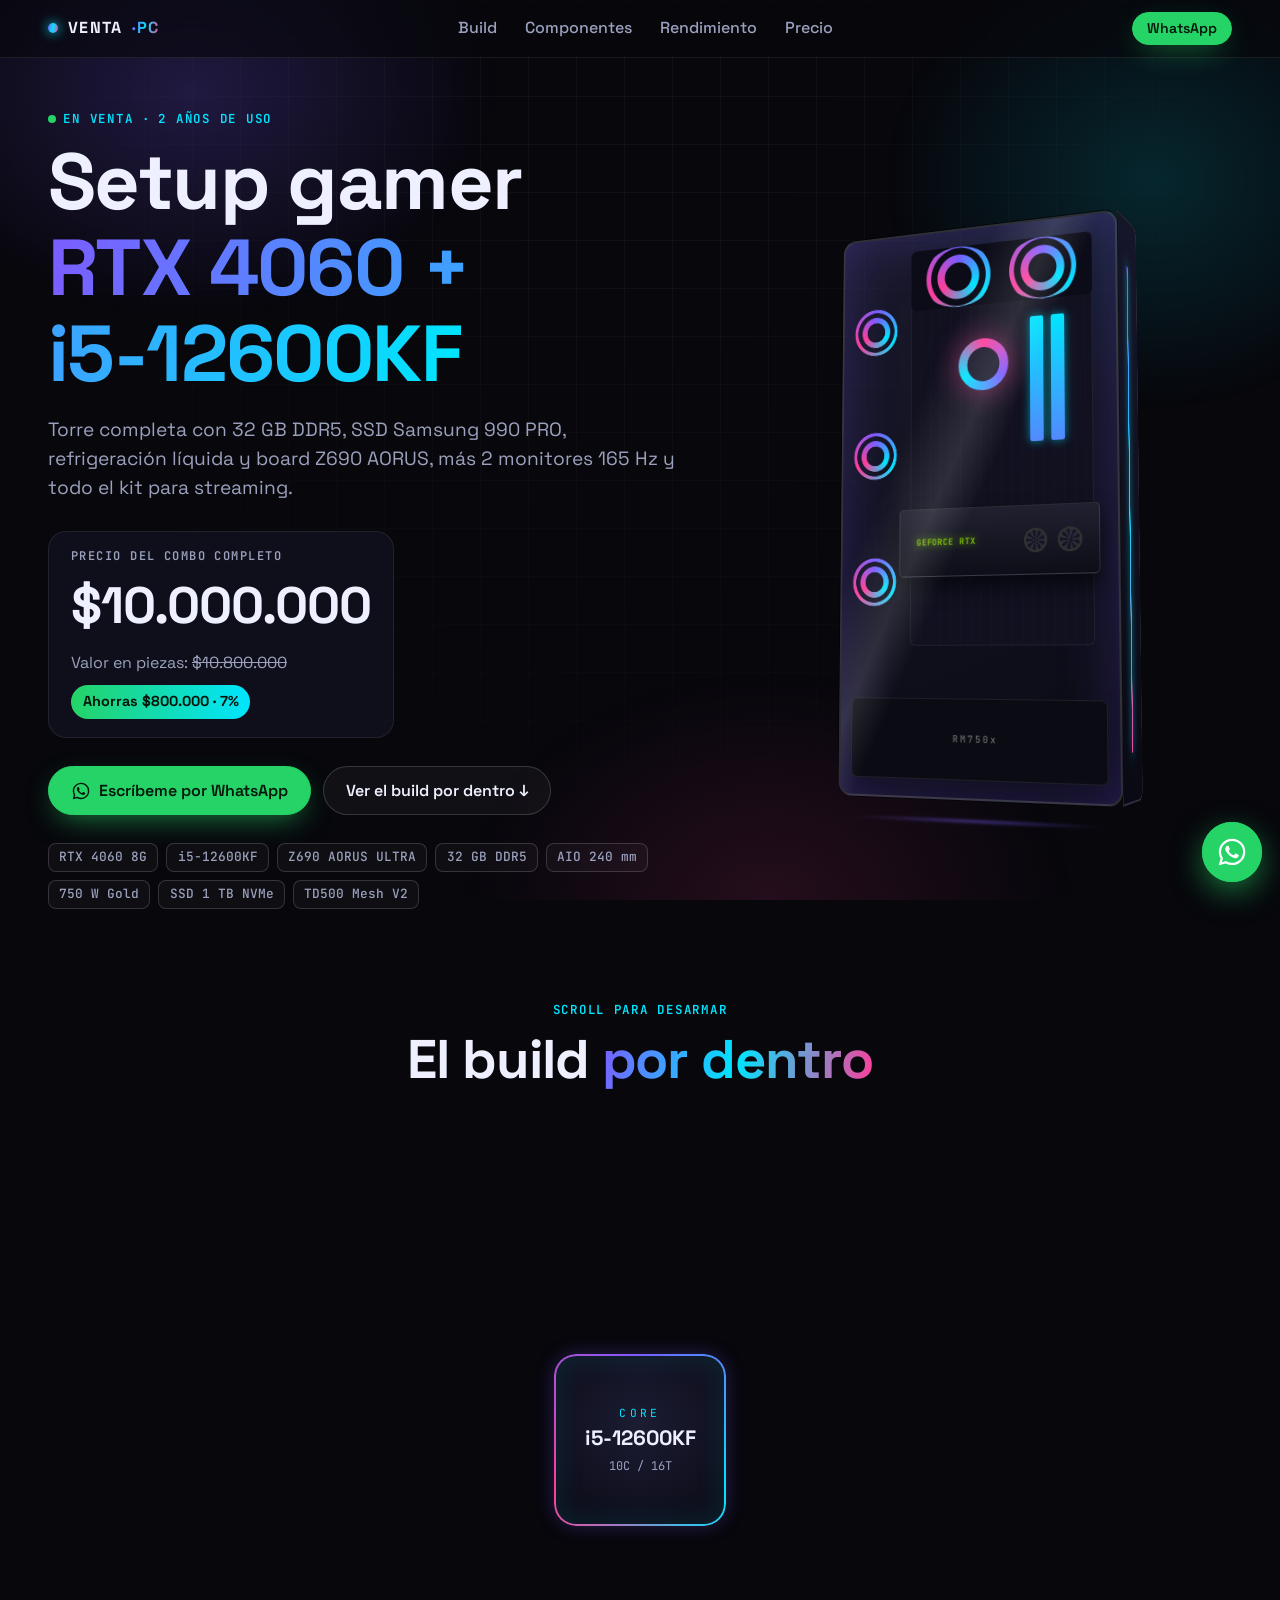
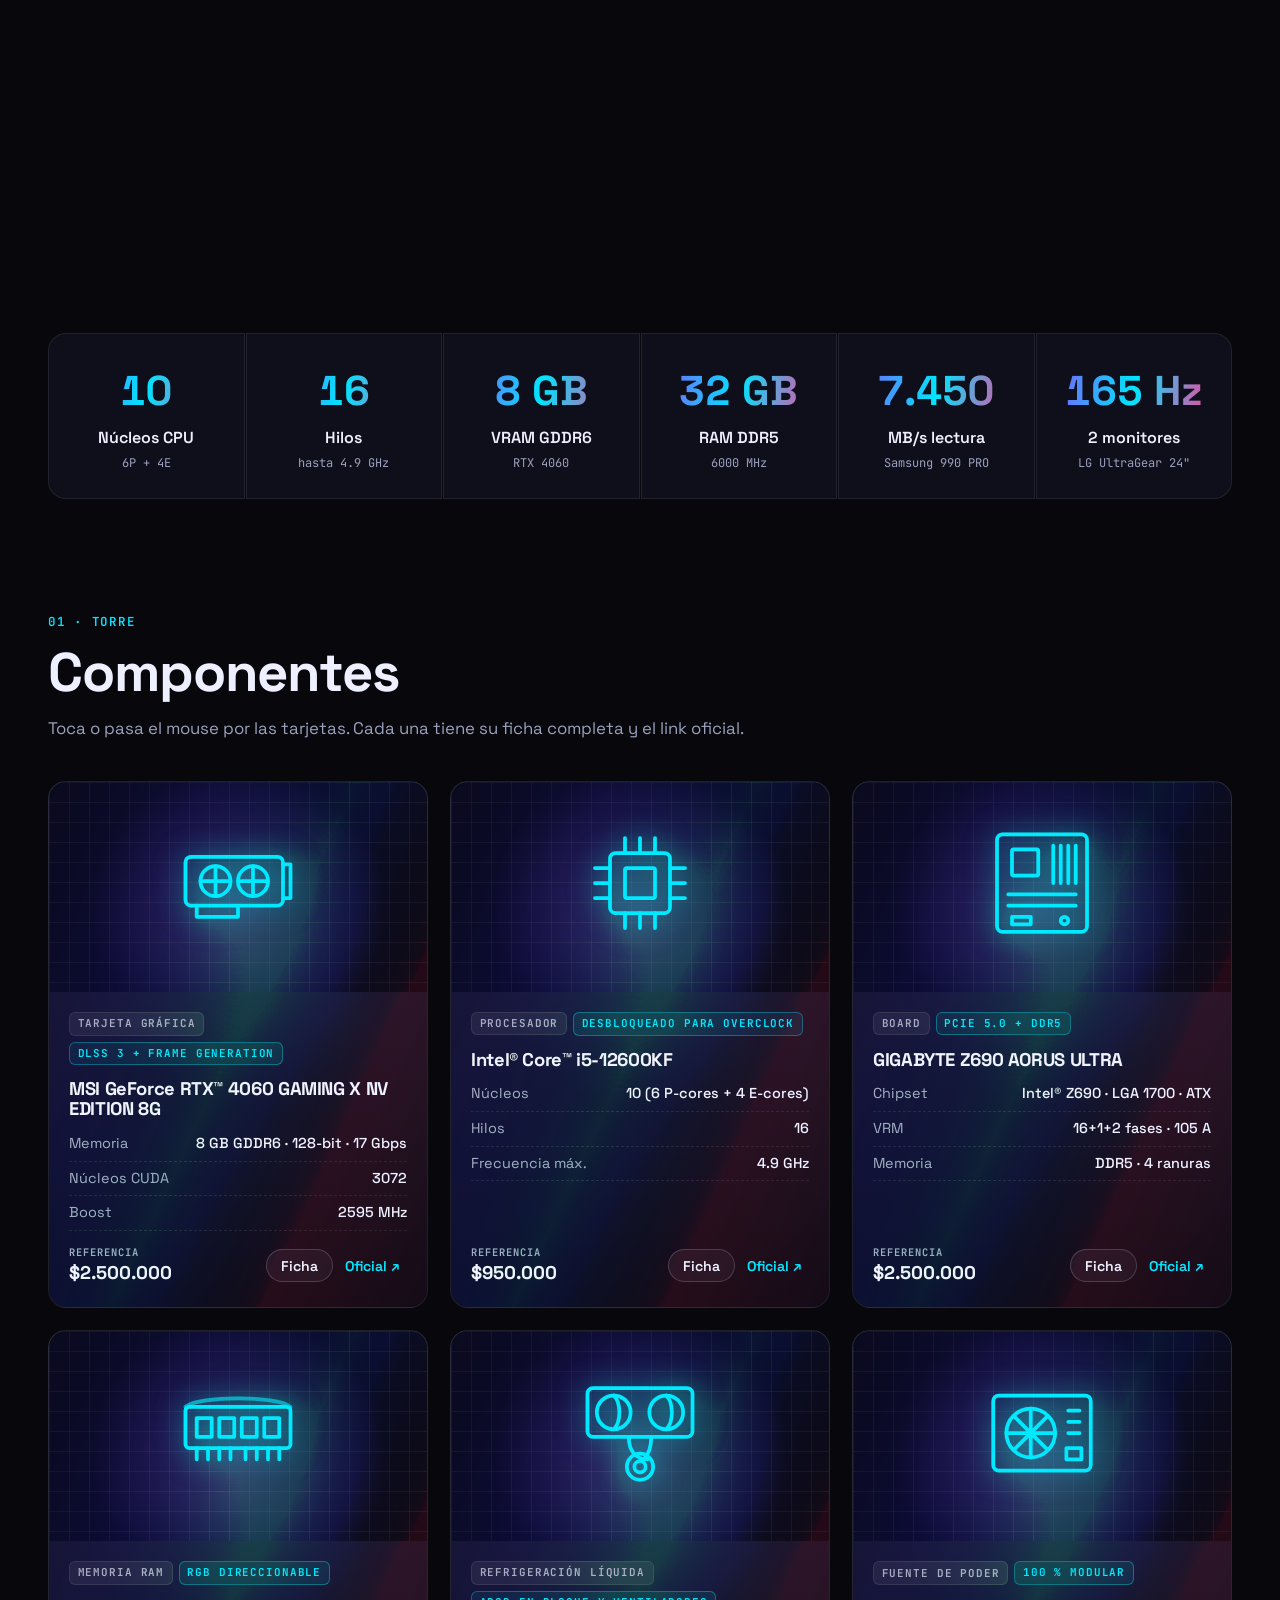
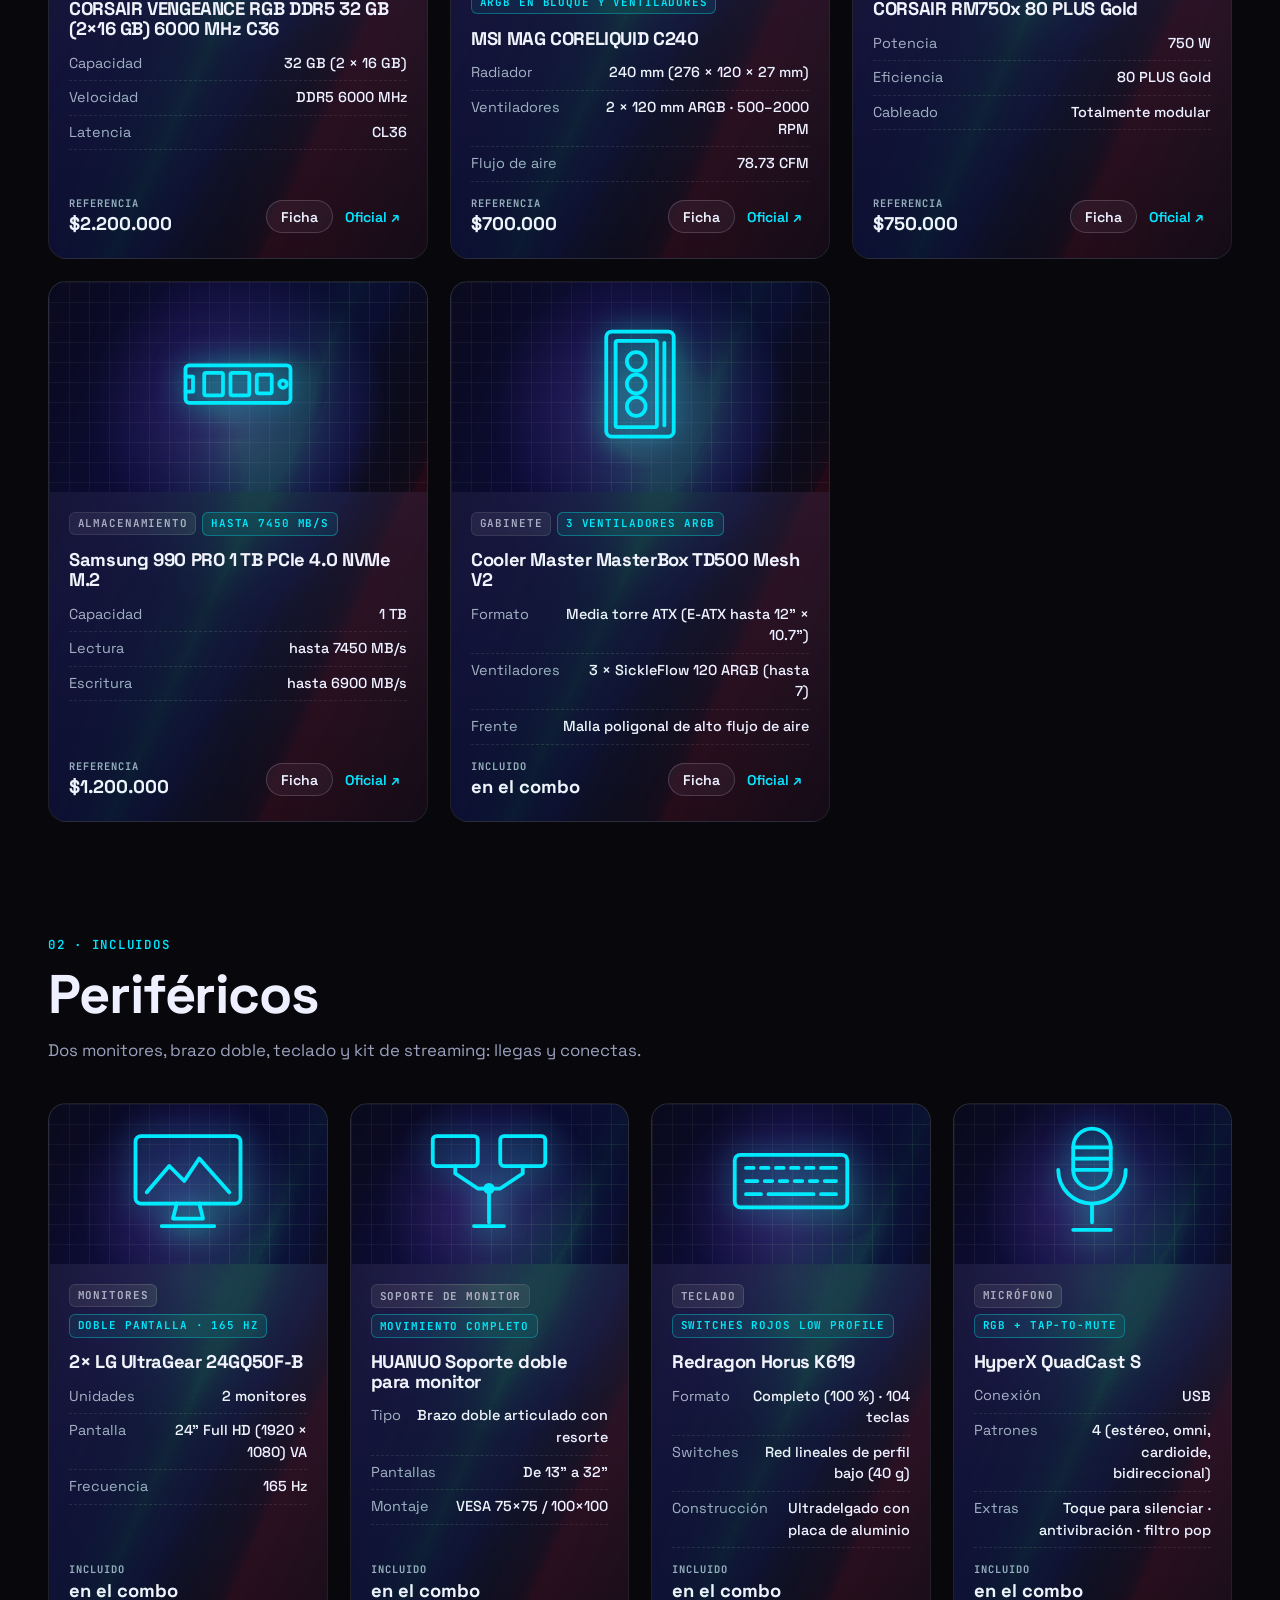
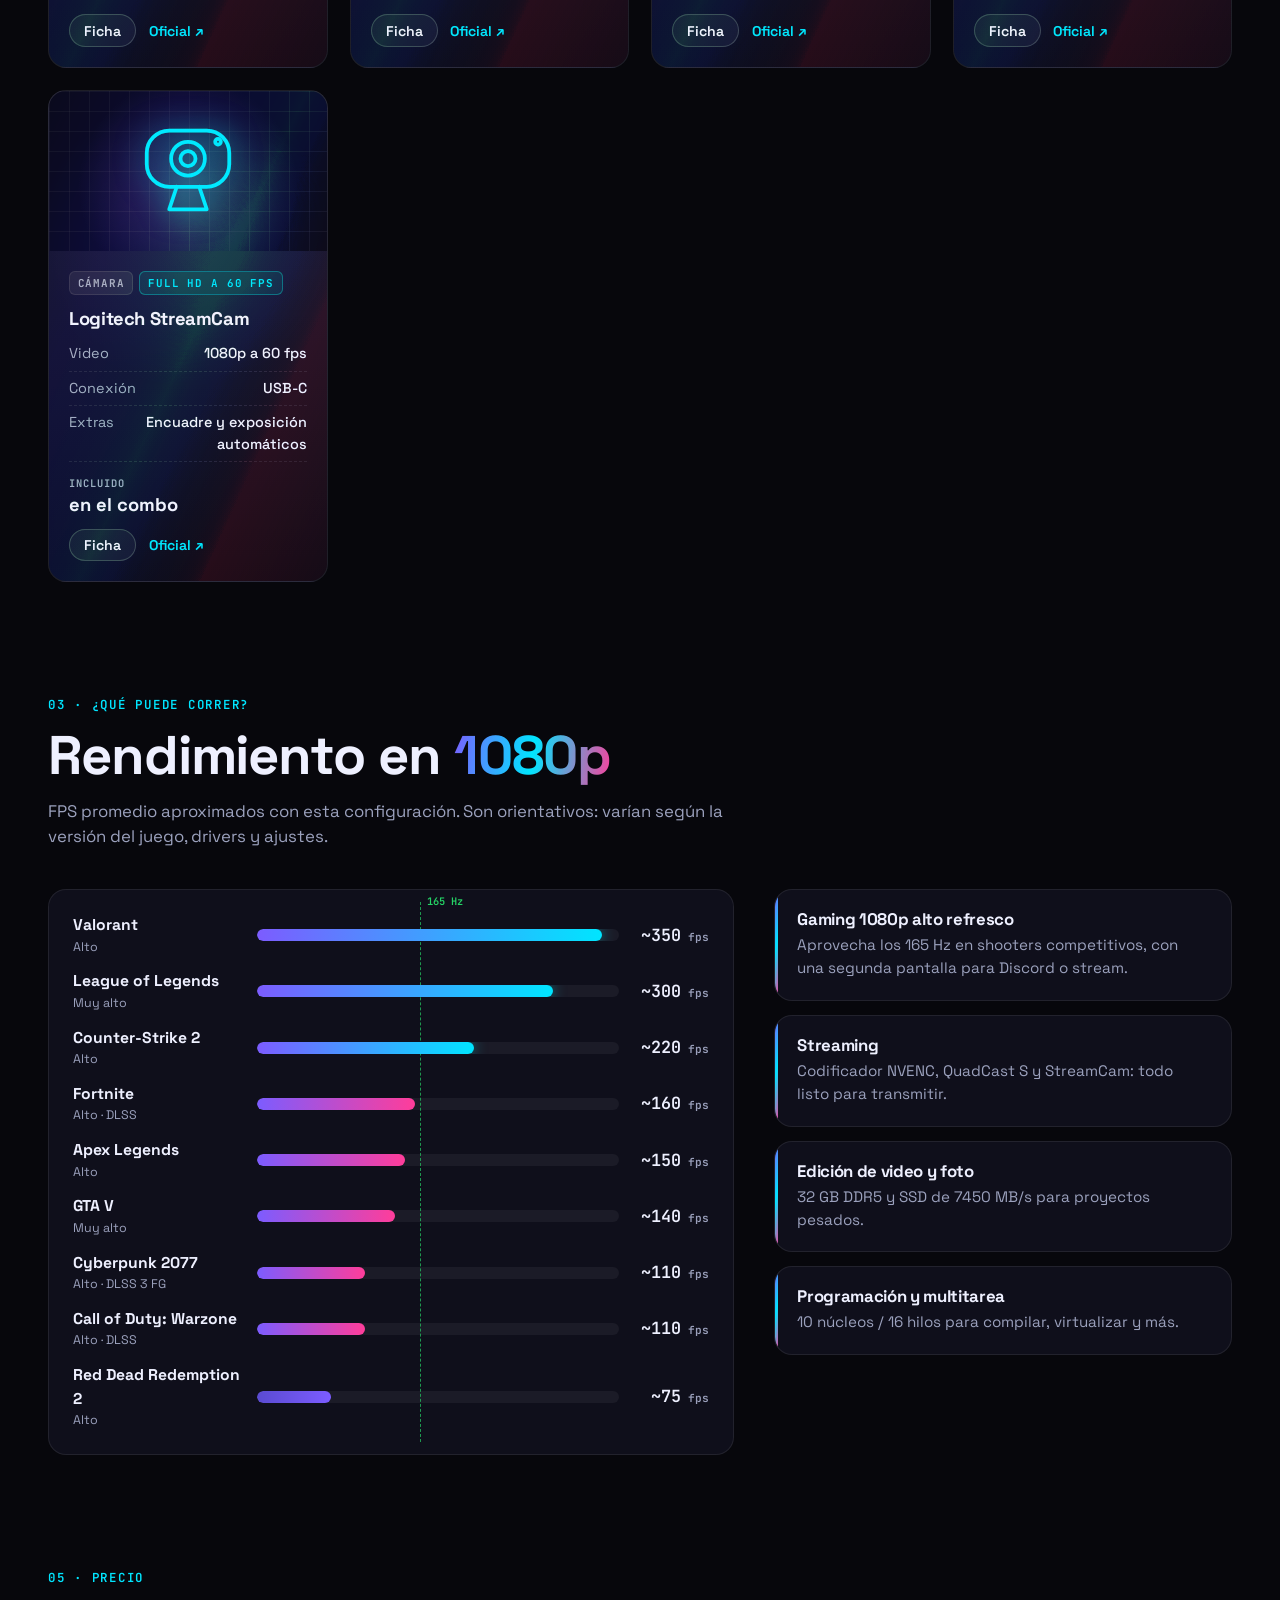
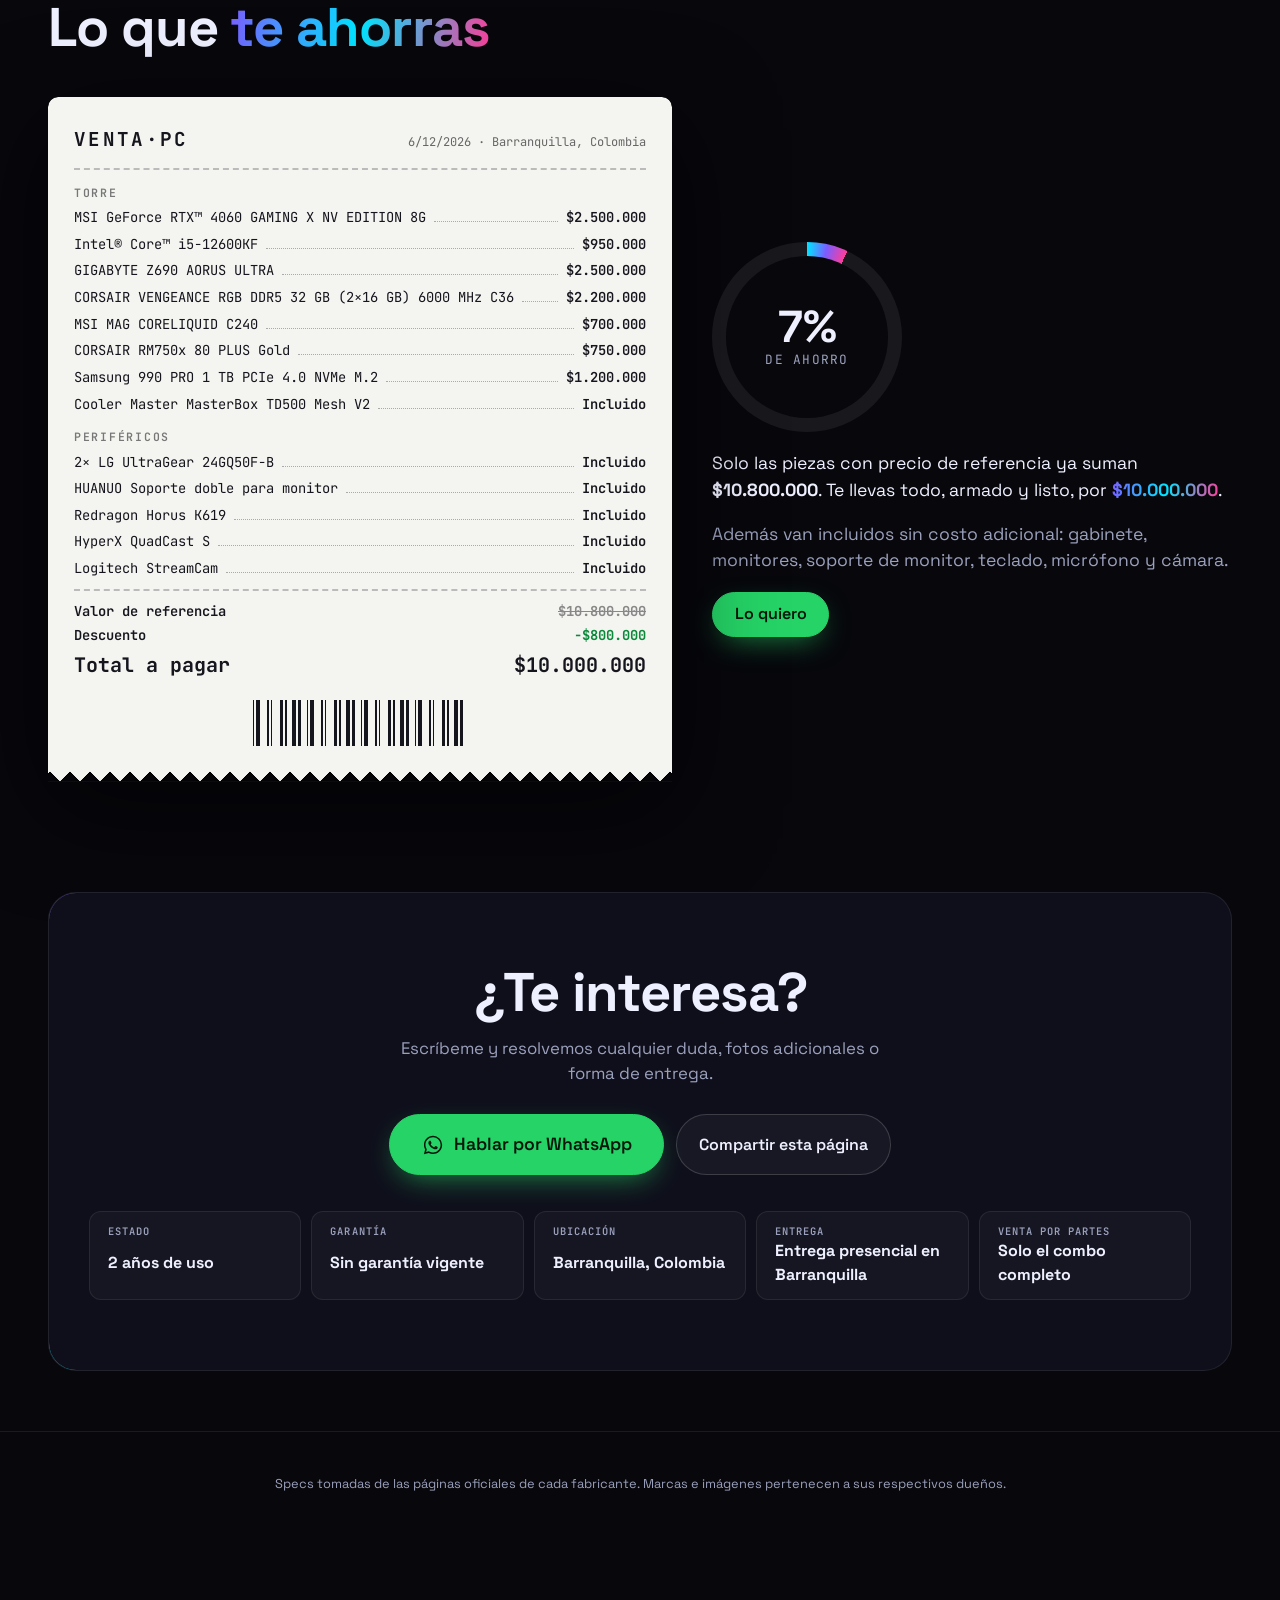
==== commit 651070ef: "Datos de venta: WhatsApp, precio, gabinete, K619 y 2 monitores - Precio del combo $10.000.000, Whats" ====
--- a/index.html
+++ b/index.html
@@ -4,14 +4,14 @@
   <meta charset="utf-8">
   <meta name="viewport" content="width=device-width, initial-scale=1, viewport-fit=cover">
   <title>PC Gamer en venta · RTX 4060 + i5-12600KF</title>
-  <meta name="description" content="Setup gamer completo en venta: RTX 4060, i5-12600KF, 32 GB DDR5, SSD 990 PRO 1 TB, monitor LG 165 Hz y periféricos de streaming.">
+  <meta name="description" content="Setup gamer completo en venta en Barranquilla: RTX 4060, i5-12600KF, 32 GB DDR5, SSD 990 PRO 1 TB, 2 monitores LG 165 Hz y periféricos de streaming.">
   <meta name="theme-color" content="#07070c">
 
   <!-- Vista previa al compartir el link (WhatsApp, Facebook, X...) -->
   <meta property="og:type" content="website">
   <meta property="og:locale" content="es_CO">
   <meta property="og:title" content="PC Gamer en venta · RTX 4060 + i5-12600KF + 32 GB DDR5">
-  <meta property="og:description" content="Setup completo con monitor 165 Hz, micrófono QuadCast S y StreamCam. Mira todos los componentes, specs y precio.">
+  <meta property="og:description" content="Setup completo con 2 monitores 165 Hz, micrófono QuadCast S y StreamCam. $10.000.000 · Entrega en Barranquilla.">
   <meta property="og:url" content="https://dylansrz.github.io/ventaPC/">
   <meta property="og:image" content="https://dylansrz.github.io/ventaPC/og.png">
   <meta property="og:image:width" content="1200">
@@ -48,7 +48,7 @@
           Setup gamer<br>
           <span class="grad grad--anim"><span class="nw">RTX 4060</span> + <span class="nw">i5-12600KF</span></span>
         </h1>
-        <p class="hero__sub">Torre completa con 32 GB DDR5, SSD Samsung 990 PRO, refrigeración líquida y board Z690 AORUS, más monitor 165 Hz y todo el kit para streaming.</p>
+        <p class="hero__sub">Torre completa con 32 GB DDR5, SSD Samsung 990 PRO, refrigeración líquida y board Z690 AORUS, más 2 monitores 165 Hz y todo el kit para streaming.</p>
 
         <div class="hero__price" id="heroPrice"></div>
 
@@ -116,7 +116,7 @@
       <div class="section__head">
         <p class="eyebrow">02 · Incluidos</p>
         <h2>Periféricos</h2>
-        <p class="muted">Monitor, brazo, teclado y kit de streaming: llegas y conectas.</p>
+        <p class="muted">Dos monitores, brazo doble, teclado y kit de streaming: llegas y conectas.</p>
       </div>
       <div class="cards cards--sm" id="cardsPerifericos"></div>
     </section>
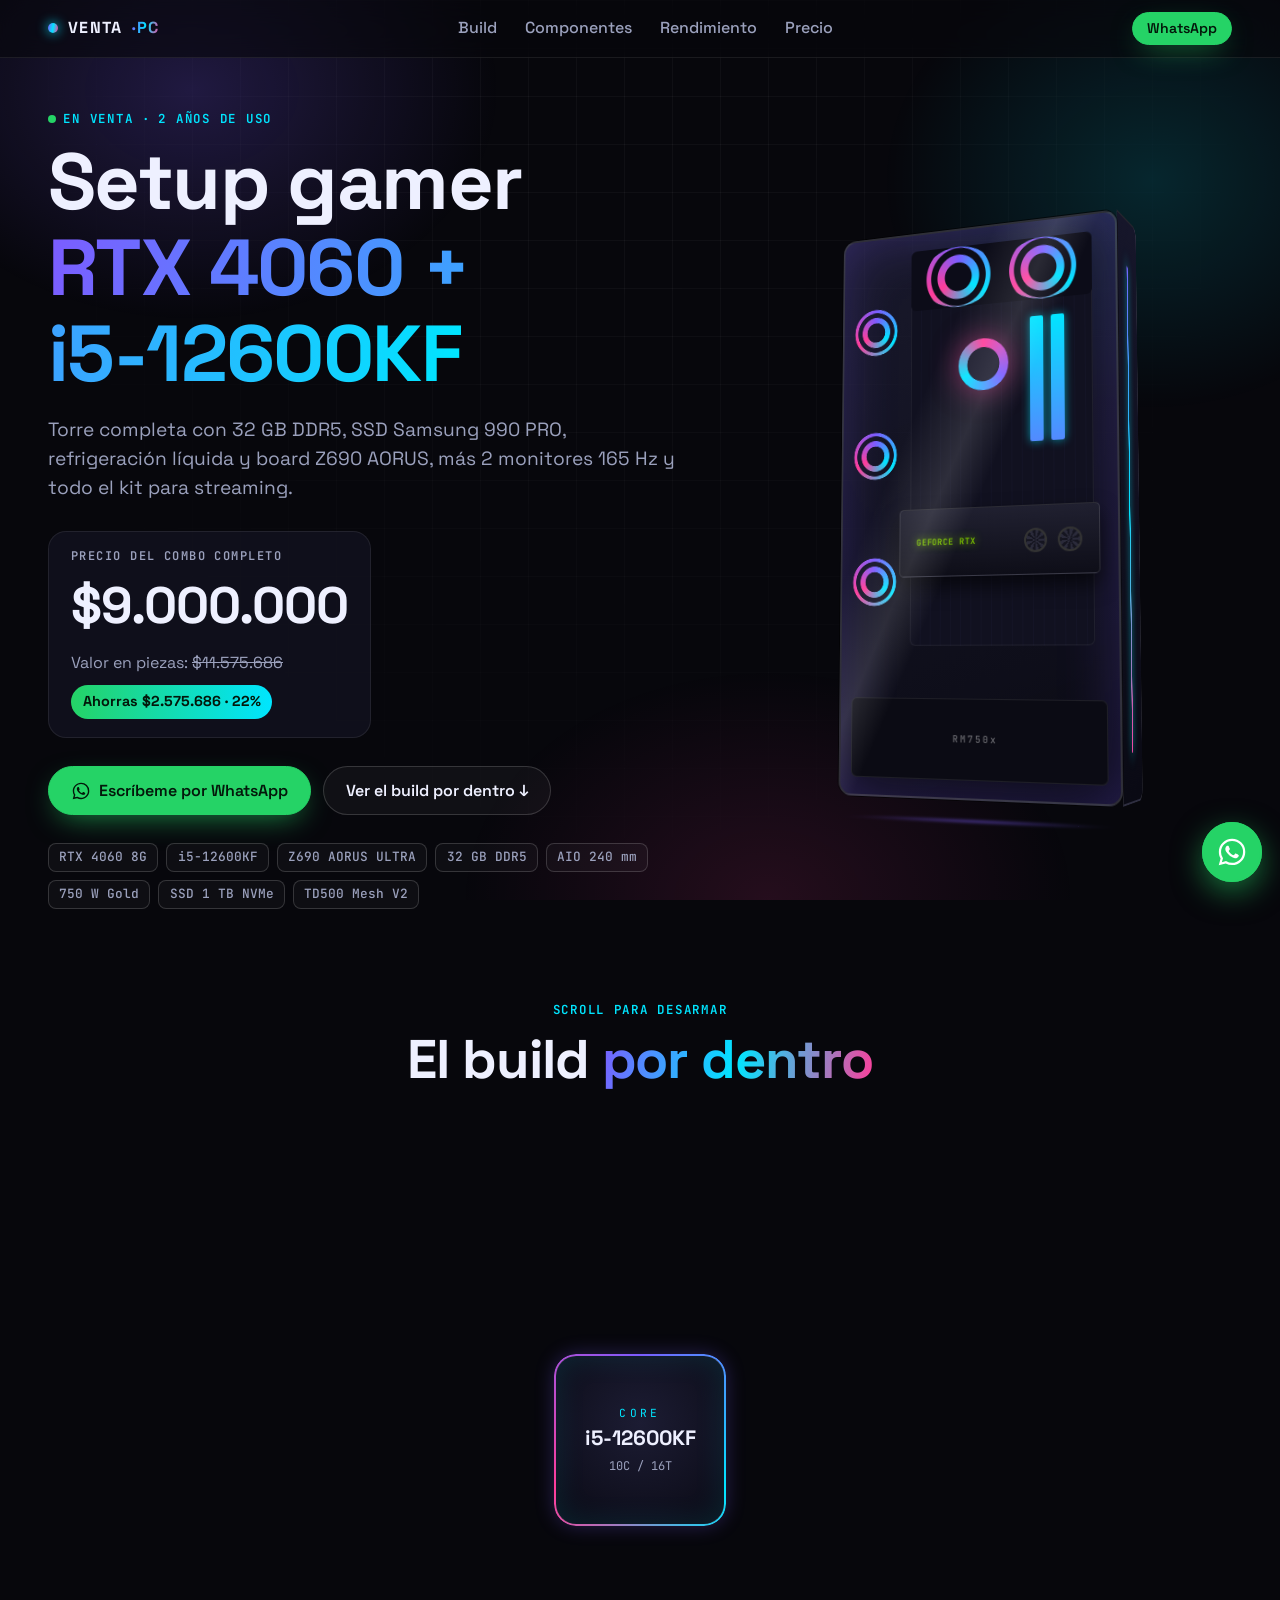
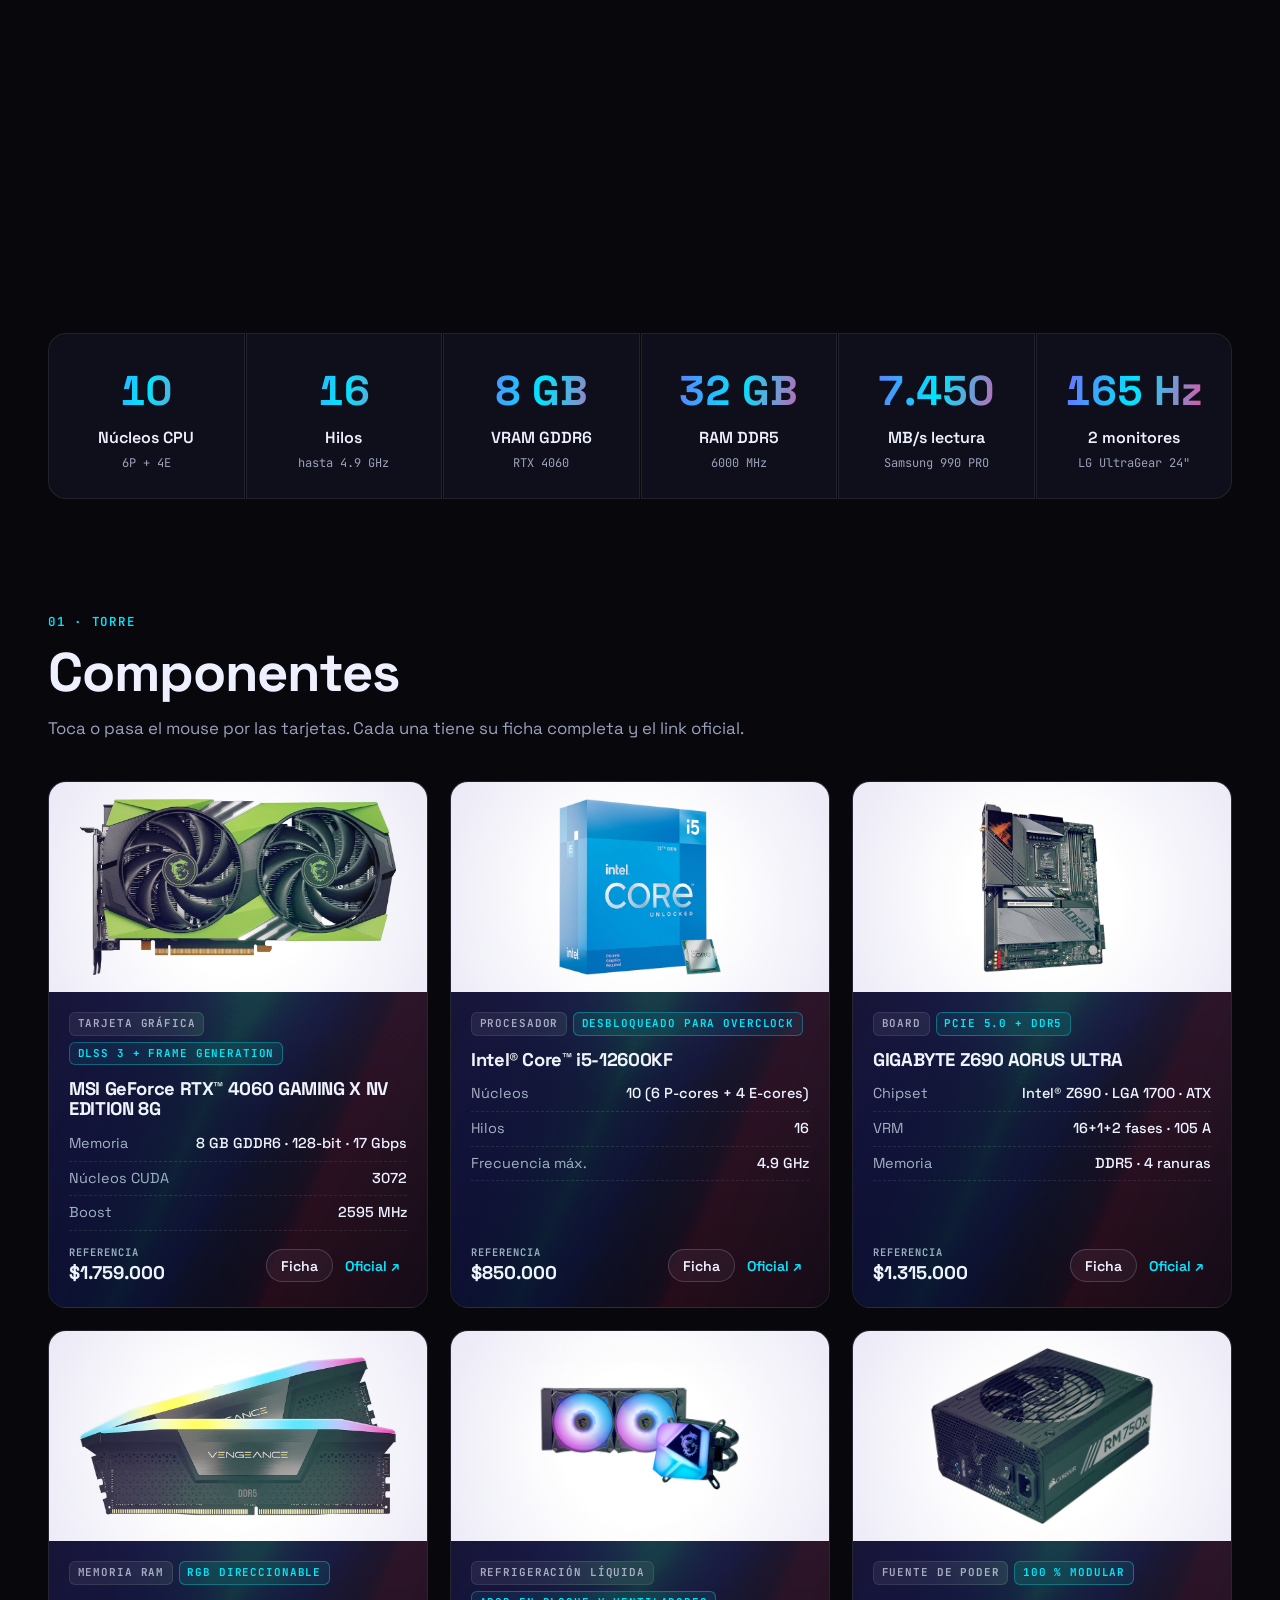
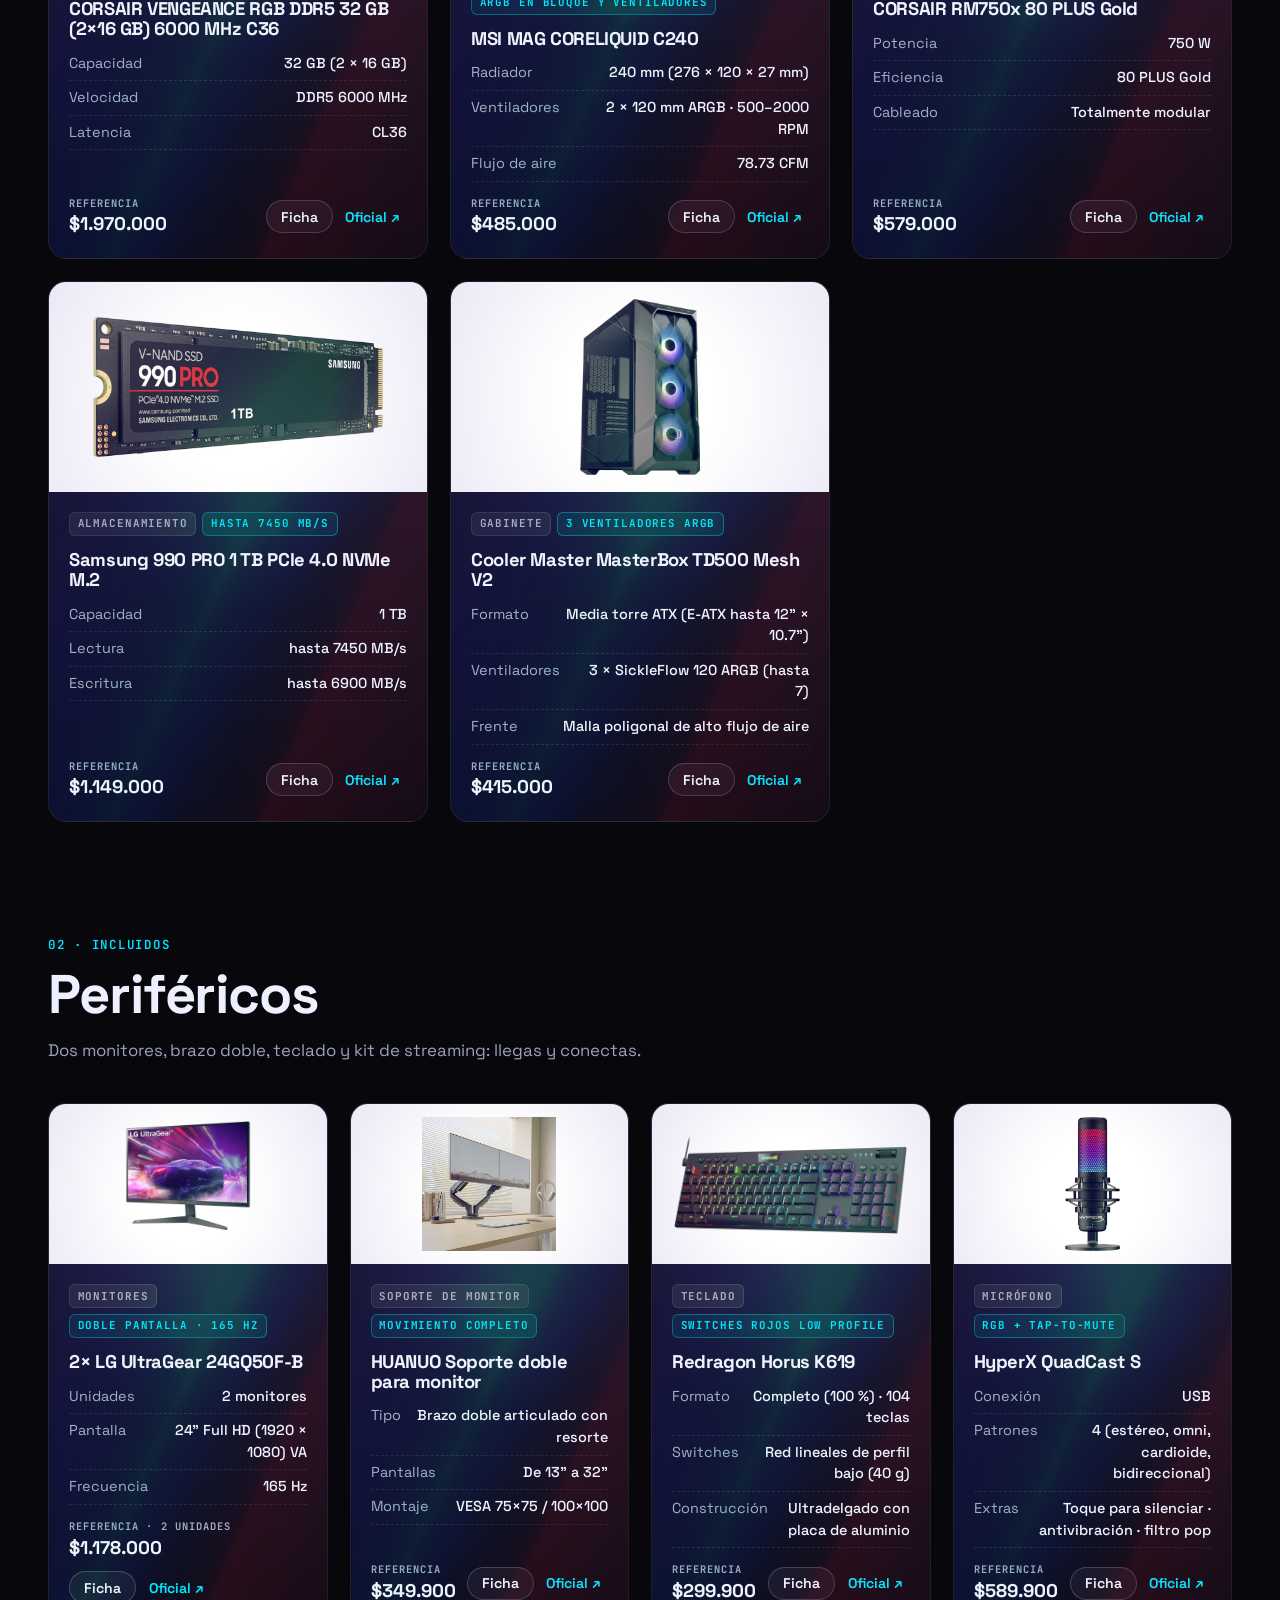
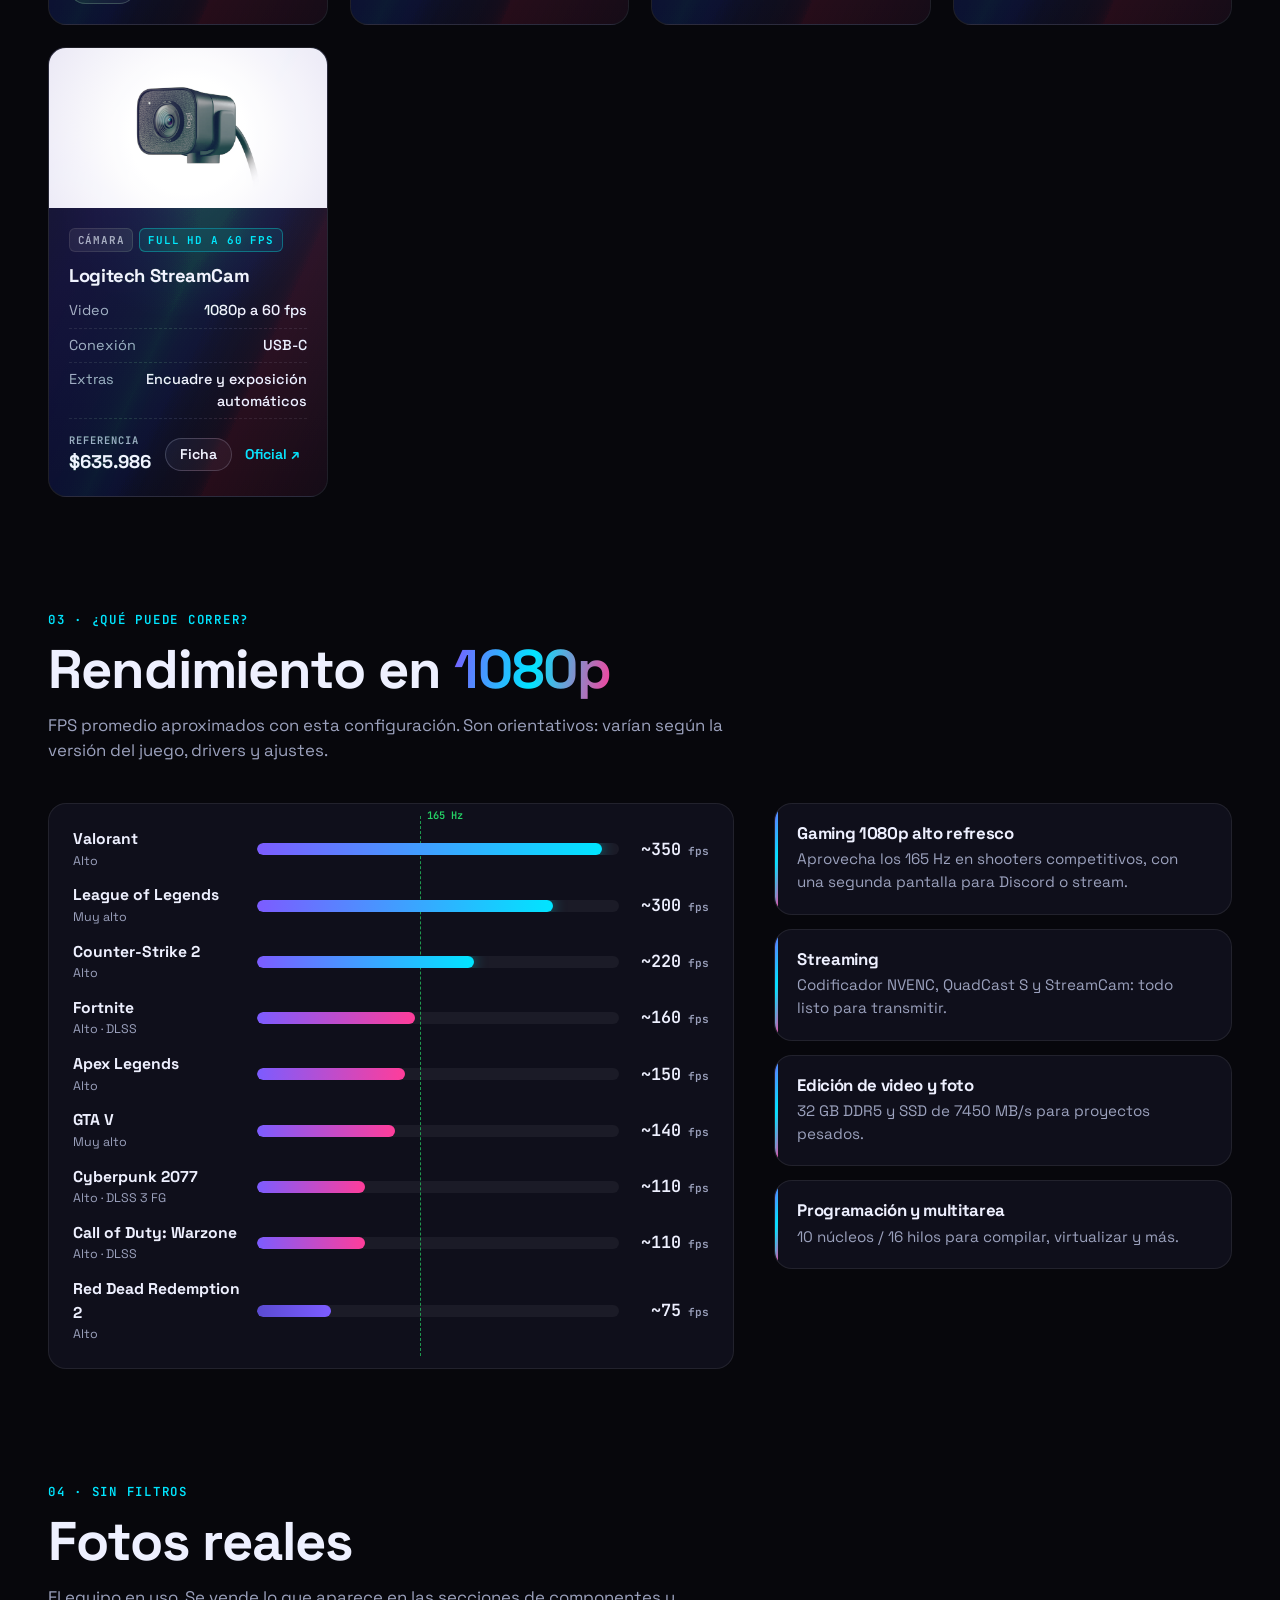
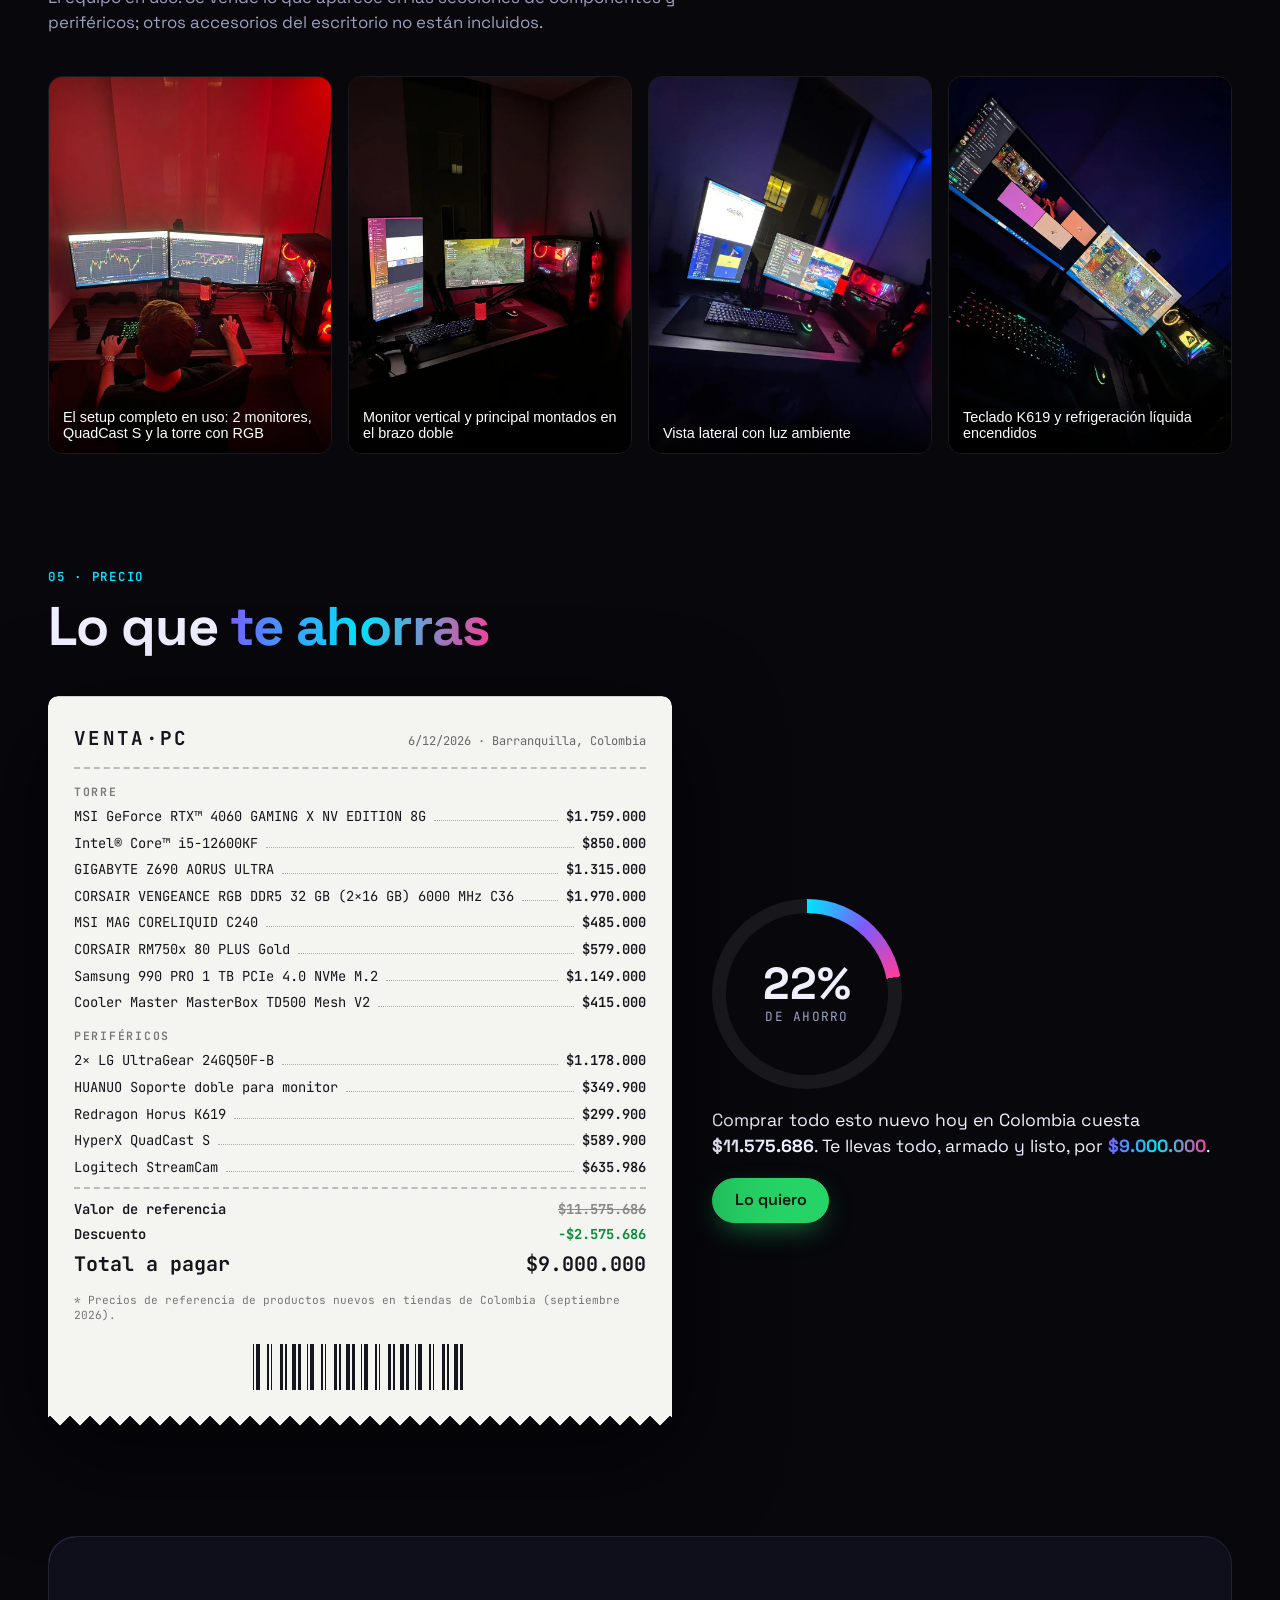
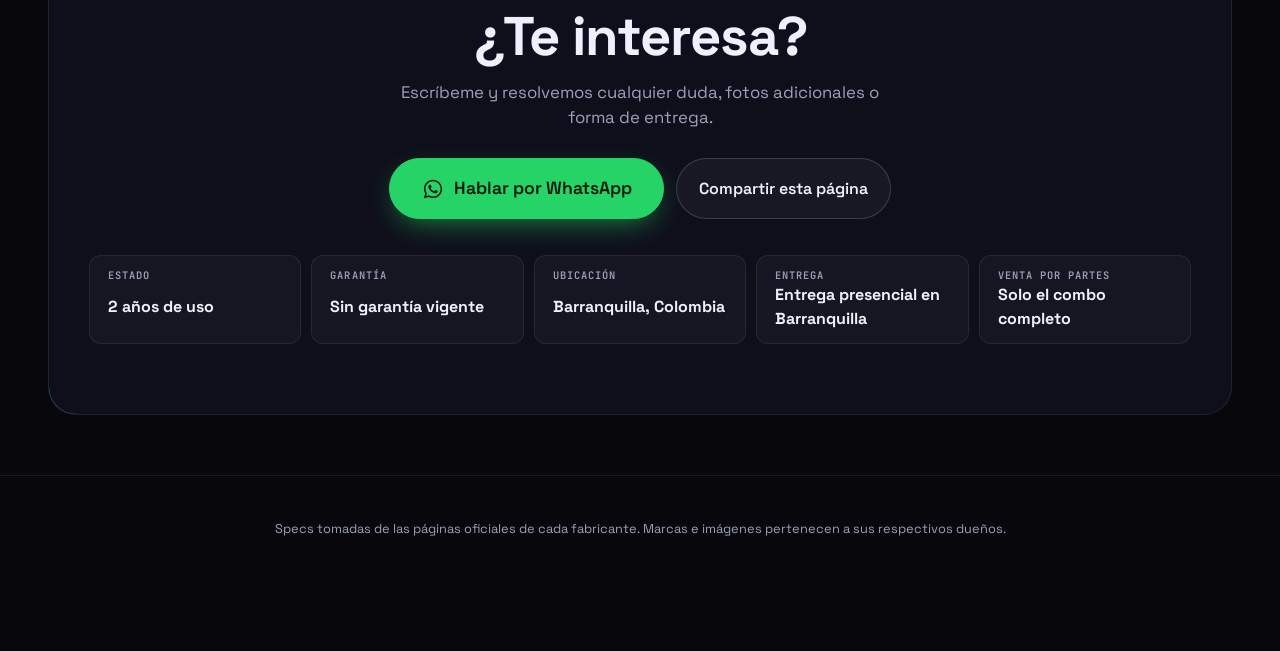
==== commit 948b2029: "Fotos reales del equipo y precio de venta a $9.000.000 - Galería "Fotos reales" con las 4 fotos subi" ====
--- a/index.html
+++ b/index.html
@@ -11,7 +11,7 @@
   <meta property="og:type" content="website">
   <meta property="og:locale" content="es_CO">
   <meta property="og:title" content="PC Gamer en venta · RTX 4060 + i5-12600KF + 32 GB DDR5">
-  <meta property="og:description" content="Setup completo con 2 monitores 165 Hz, micrófono QuadCast S y StreamCam. $10.000.000 · Entrega en Barranquilla.">
+  <meta property="og:description" content="Setup completo con 2 monitores 165 Hz, micrófono QuadCast S y StreamCam. $9.000.000 · Entrega en Barranquilla.">
   <meta property="og:url" content="https://dylansrz.github.io/ventaPC/">
   <meta property="og:image" content="https://dylansrz.github.io/ventaPC/og.png">
   <meta property="og:image:width" content="1200">
@@ -139,6 +139,7 @@
       <div class="section__head">
         <p class="eyebrow">04 · Sin filtros</p>
         <h2>Fotos reales</h2>
+        <p class="muted">El equipo en uso. Se vende lo que aparece en las secciones de componentes y periféricos; otros accesorios del escritorio no están incluidos.</p>
       </div>
       <div class="gallery" id="gallery"></div>
     </section>
--- a/css/styles.css
+++ b/css/styles.css
@@ -282,6 +282,7 @@
 .card__specs b { font-weight: 500; text-align: right; }
 .card__foot { margin-top: auto; display: flex; align-items: center; justify-content: space-between; gap: 10px; flex-wrap: wrap; }
 .card__price { display: grid; font-weight: 700; font-size: 1.15rem; }
+.price-src { font: 400 .72rem/1.4 var(--font); color: var(--muted); margin-top: 4px; max-width: 34ch; }
 .card__price small { font: 600 .65rem/1.4 var(--mono); text-transform: uppercase; letter-spacing: .1em; color: var(--muted); }
 .card__btns { display: flex; gap: 6px; align-items: center; }
 .cards--sm { grid-template-columns: repeat(auto-fill, minmax(230px, 1fr)); }
@@ -294,7 +295,8 @@
 .visual::before { content: ""; position: absolute; inset: 0; background-image: linear-gradient(rgba(255,255,255,.04) 1px, transparent 1px), linear-gradient(90deg, rgba(255,255,255,.04) 1px, transparent 1px); background-size: 20px 20px; }
 .visual__icon { position: relative; width: 44%; max-width: 120px; color: var(--cyan); filter: drop-shadow(0 0 14px rgba(0,229,255,.55)); }
 .visual img { position: absolute; inset: 8%; width: 84%; height: 84%; object-fit: contain; filter: drop-shadow(0 16px 24px rgba(0,0,0,.6)); }
-.visual.has-img { background: radial-gradient(circle at 50% 60%, rgba(124,92,255,.22), transparent 65%), #f1f2f7; }
+.visual.has-img { background: radial-gradient(circle at 50% 55%, #fff 35%, #e9e7f5 100%); }
+.visual.has-img img { filter: none; mix-blend-mode: multiply; }
 .visual.has-img::before, .visual.has-img .visual__icon { display: none; }
 .card:hover .visual img { transform: scale(1.05) translateZ(0); }
 .visual img { transition: transform .5s; }
@@ -333,8 +335,8 @@
 }
 
 /* GALERÍA */
-.gallery { columns: 3 260px; column-gap: 16px; }
-.shot { display: block; width: 100%; margin: 0 0 16px; padding: 0; border: 1px solid var(--line); border-radius: 14px; overflow: hidden; cursor: zoom-in; background: none; position: relative; break-inside: avoid; }
+.gallery { display: grid; grid-template-columns: repeat(auto-fill, minmax(240px, 1fr)); gap: 16px; }
+.shot { display: block; width: 100%; margin: 0; padding: 0; border: 1px solid var(--line); border-radius: 14px; overflow: hidden; cursor: zoom-in; background: none; position: relative; break-inside: avoid; }
 .shot img { width: 100%; transition: transform .5s; }
 .shot:hover img { transform: scale(1.04); }
 .shot span { position: absolute; left: 0; right: 0; bottom: 0; padding: 20px 14px 12px; text-align: left; color: #fff; font-size: .9rem; background: linear-gradient(transparent, rgba(0,0,0,.8)); }
@@ -367,6 +369,7 @@
 .receipt__tot .strike { text-decoration: line-through; color: #888; }
 .receipt__tot--save b { color: #0a8a3a; }
 .receipt__tot--big { font-size: 1.25rem; font-weight: 700; }
+.receipt__note { margin: 14px 0 0; font-size: .7rem; color: #777; line-height: 1.4; }
 .barcode { display: flex; gap: 2px; height: 46px; margin-top: 20px; justify-content: center; }
 .barcode i { background: #15151d; }
 .barcode i:nth-child(3n) { background: transparent; }
@@ -417,9 +420,15 @@
 .modal::backdrop { background: rgba(3,3,8,.7); backdrop-filter: blur(6px); }
 .modal[open] { animation: pop .35s cubic-bezier(.2,.9,.3,1.2); }
 @keyframes pop { from { opacity: 0; transform: translateY(20px) scale(.96); } }
-.modal__close { position: sticky; top: 12px; float: right; margin: 12px 12px 0 0; z-index: 5; width: 38px; height: 38px; border-radius: 50%; border: 1px solid var(--line-2); background: rgba(0,0,0,.6); color: var(--text); cursor: pointer; font-size: 1rem; }
+.modal__close { position: sticky; top: 12px; float: right; margin: 12px 12px -50px 0; z-index: 5; width: 38px; height: 38px; border-radius: 50%; border: 1px solid var(--line-2); background: rgba(0,0,0,.6); color: var(--text); cursor: pointer; font-size: 1rem; }
 .modal__body { display: grid; grid-template-columns: 1fr 1.1fr; }
-.modal__visual { min-height: 320px; }
+.modal__media { display: flex; flex-direction: column; background: #f4f3fa; }
+.modal__visual { min-height: 320px; flex: 1; }
+.thumbs { display: flex; flex-wrap: wrap; justify-content: center; gap: 8px; padding: 12px; border-top: 1px solid #dfe0e8; }
+.thumb { width: 64px; height: 64px; padding: 4px; border-radius: 10px; border: 2px solid transparent; background: #fff; cursor: pointer; transition: border-color .2s, transform .2s; }
+.thumb:hover { transform: translateY(-2px); }
+.thumb.on { border-color: var(--violet); }
+.thumb img { width: 100%; height: 100%; object-fit: contain; }
 .modal__info { padding: 28px; display: grid; gap: 16px; align-content: start; justify-items: start; }
 .modal__info h3 { font-size: 1.5rem; }
 .spec-table { width: 100%; border-collapse: collapse; font-size: .93rem; }
@@ -436,6 +445,8 @@
 @media (max-width: 720px) {
   .modal__body { grid-template-columns: 1fr; }
   .modal__visual { min-height: 220px; }
+  .thumbs { flex-wrap: nowrap; overflow-x: auto; justify-content: flex-start; padding: 10px; }
+  .thumb { flex: none; width: 54px; height: 54px; }
   .modal__info { padding: 20px; }
 }
 
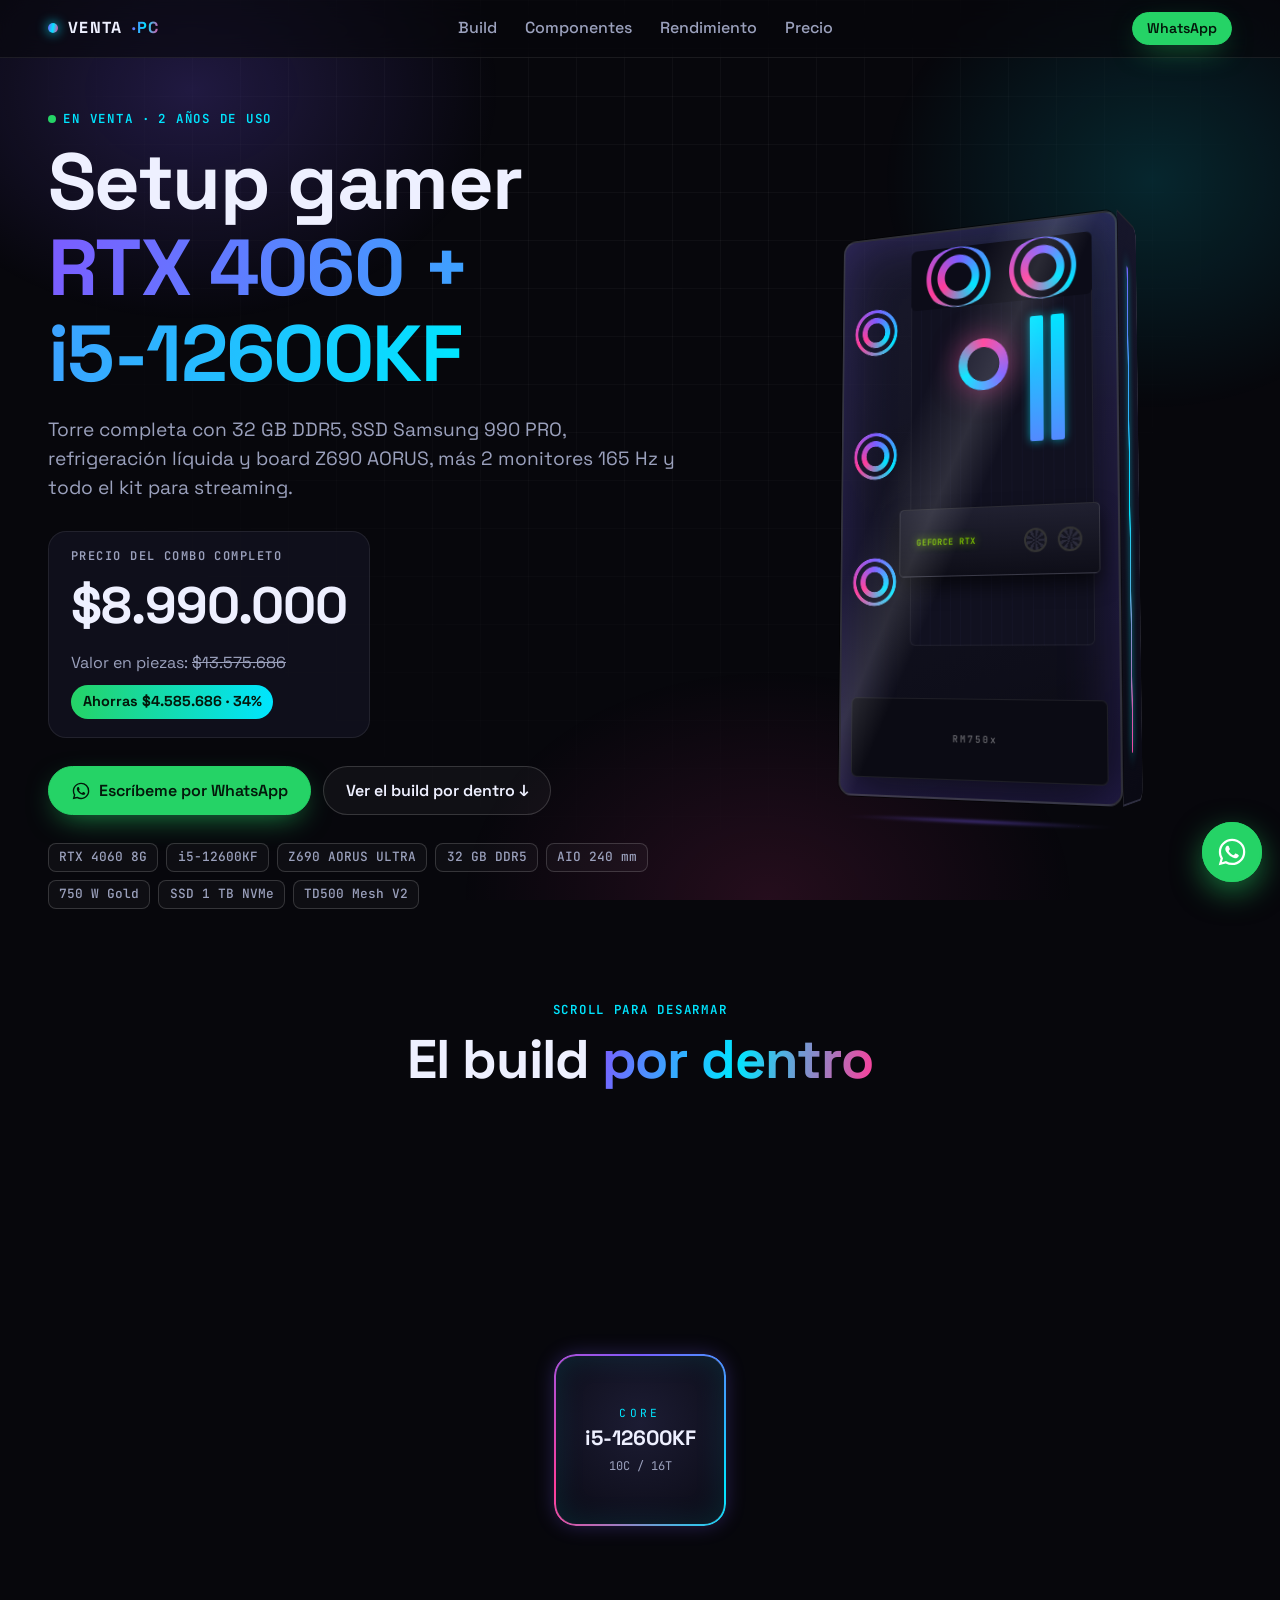
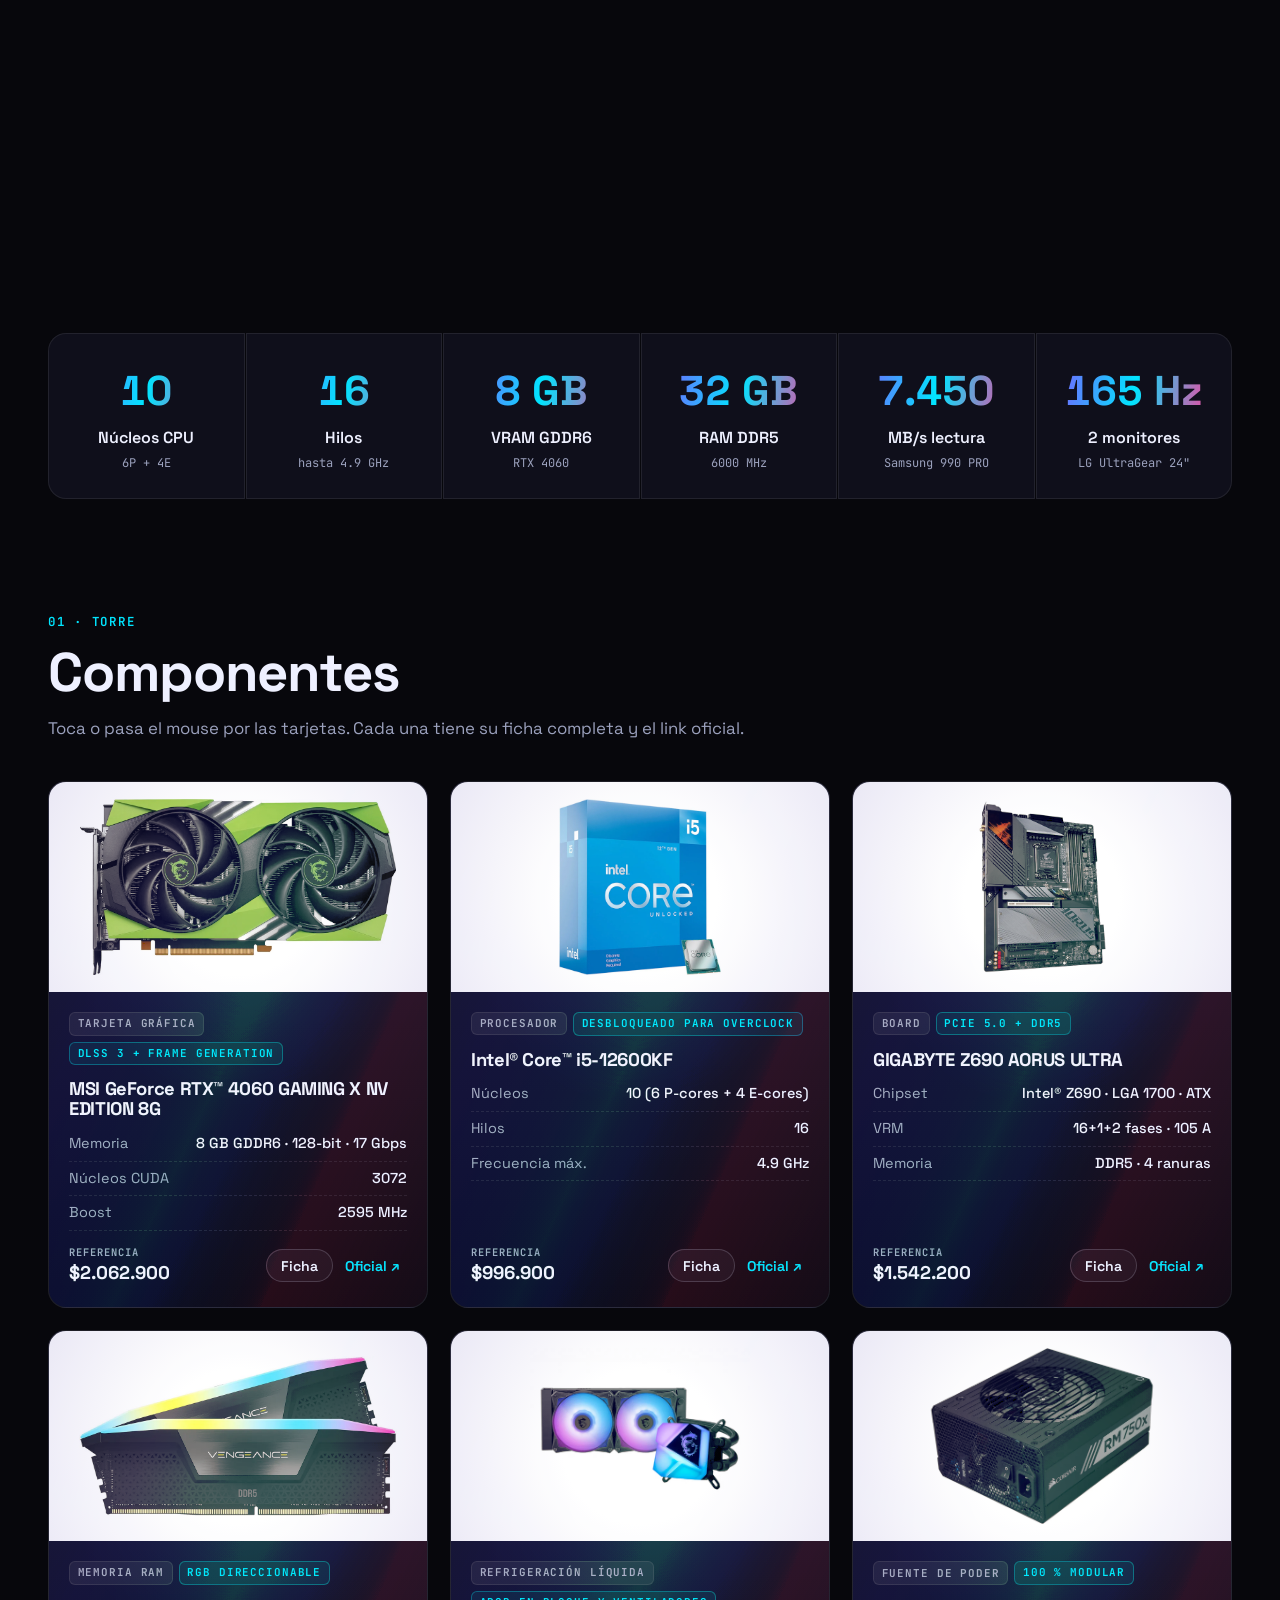
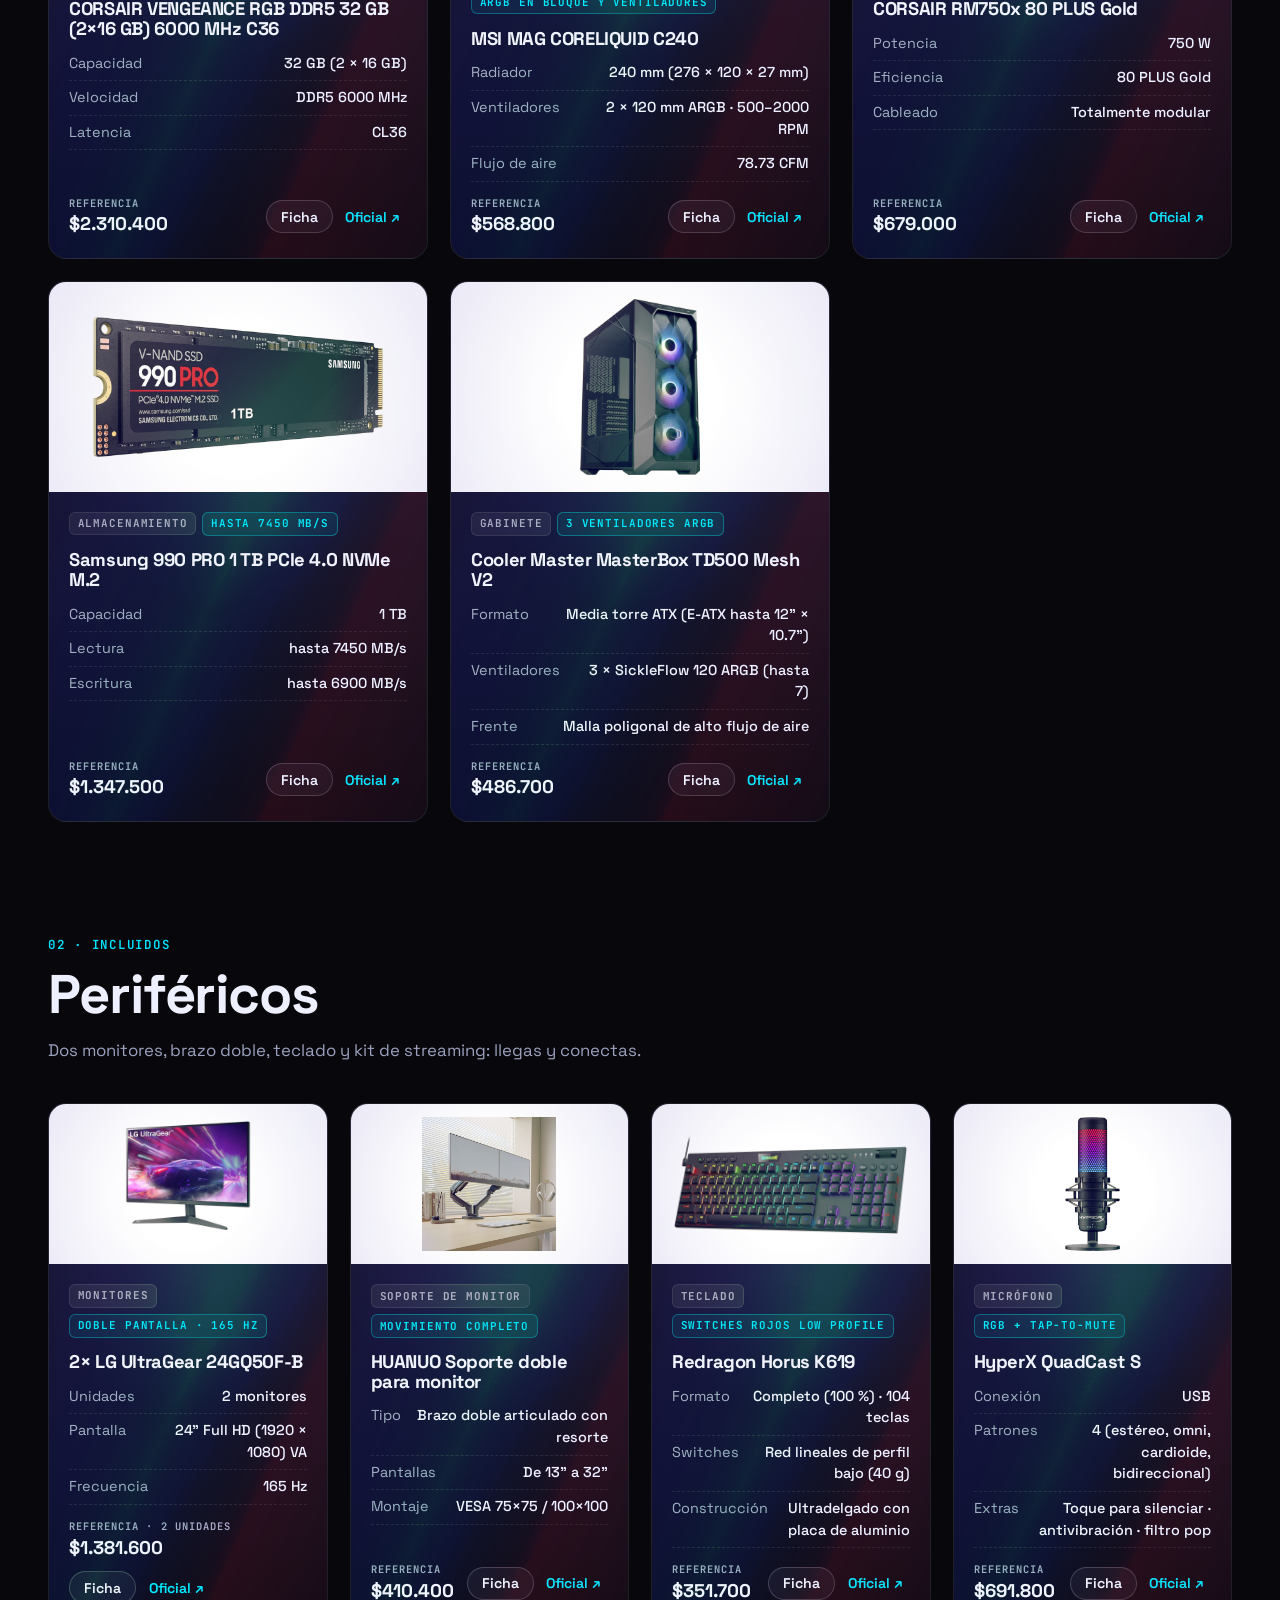
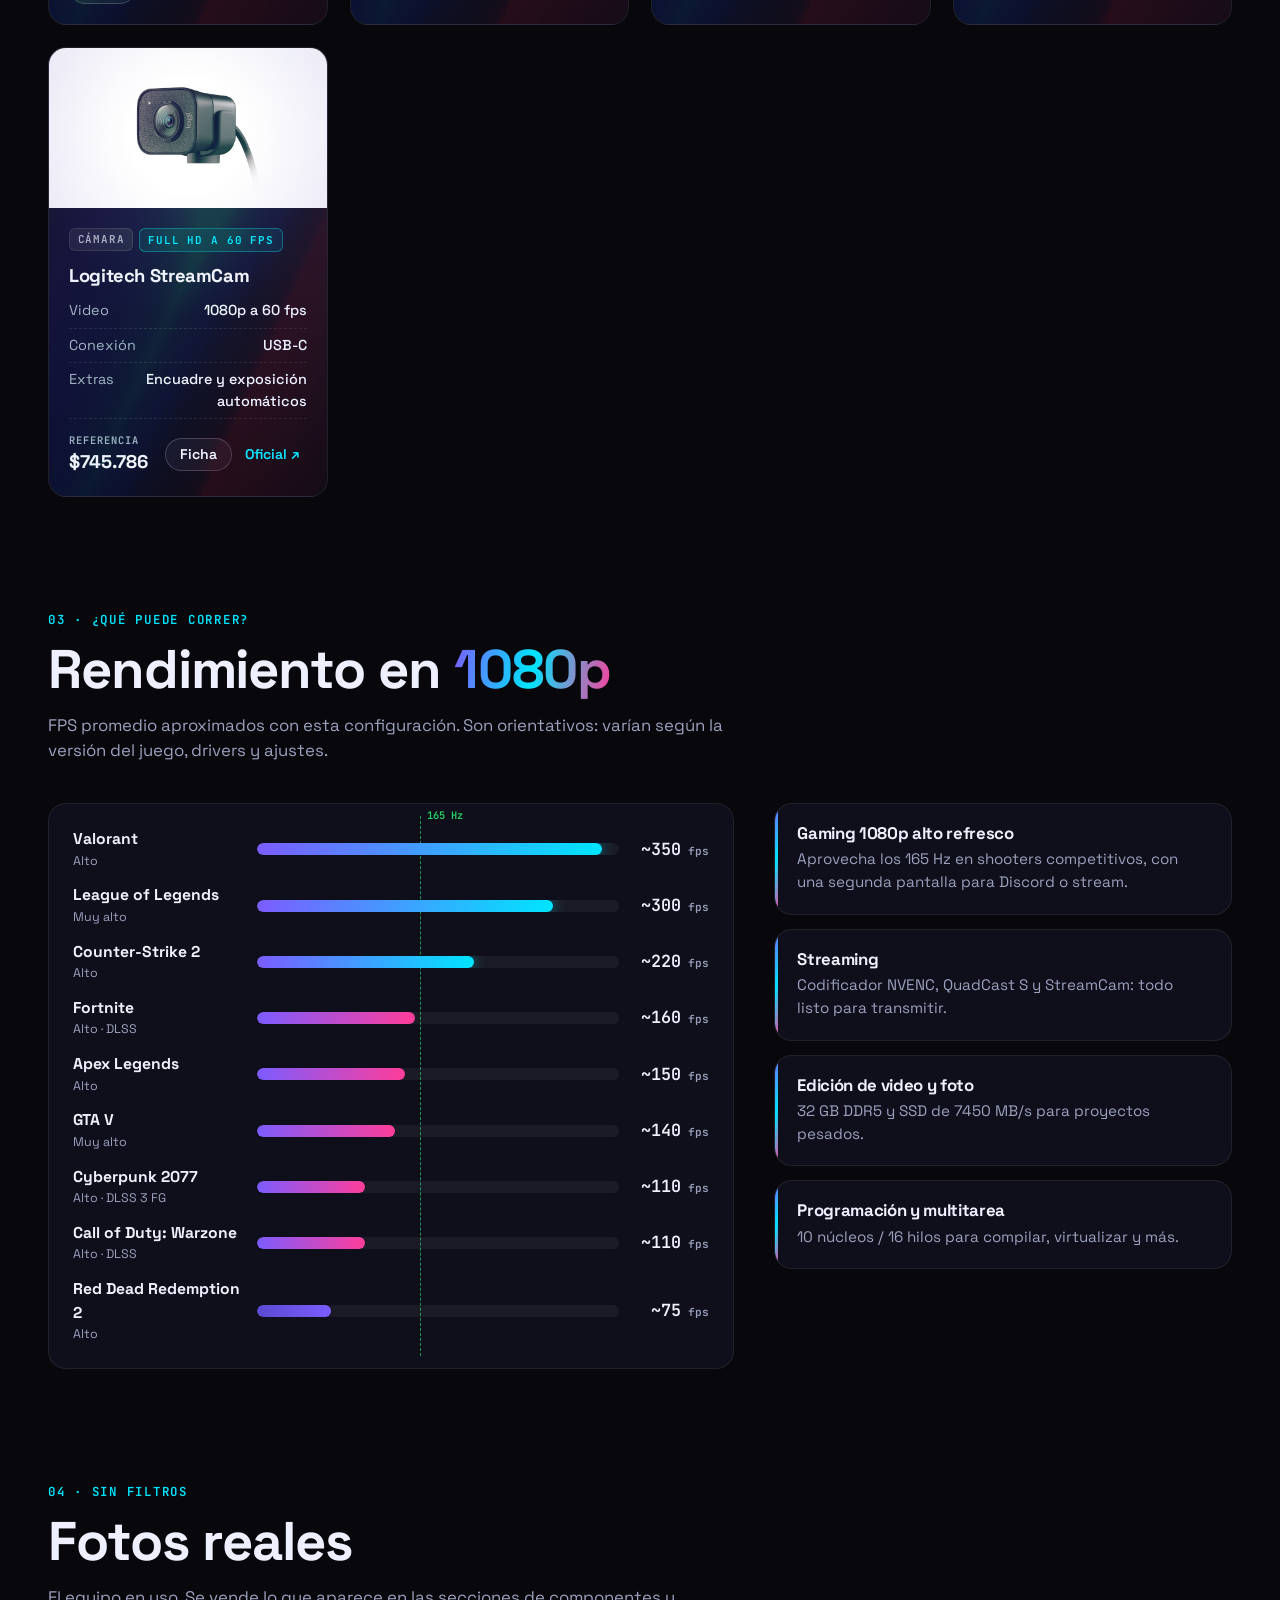
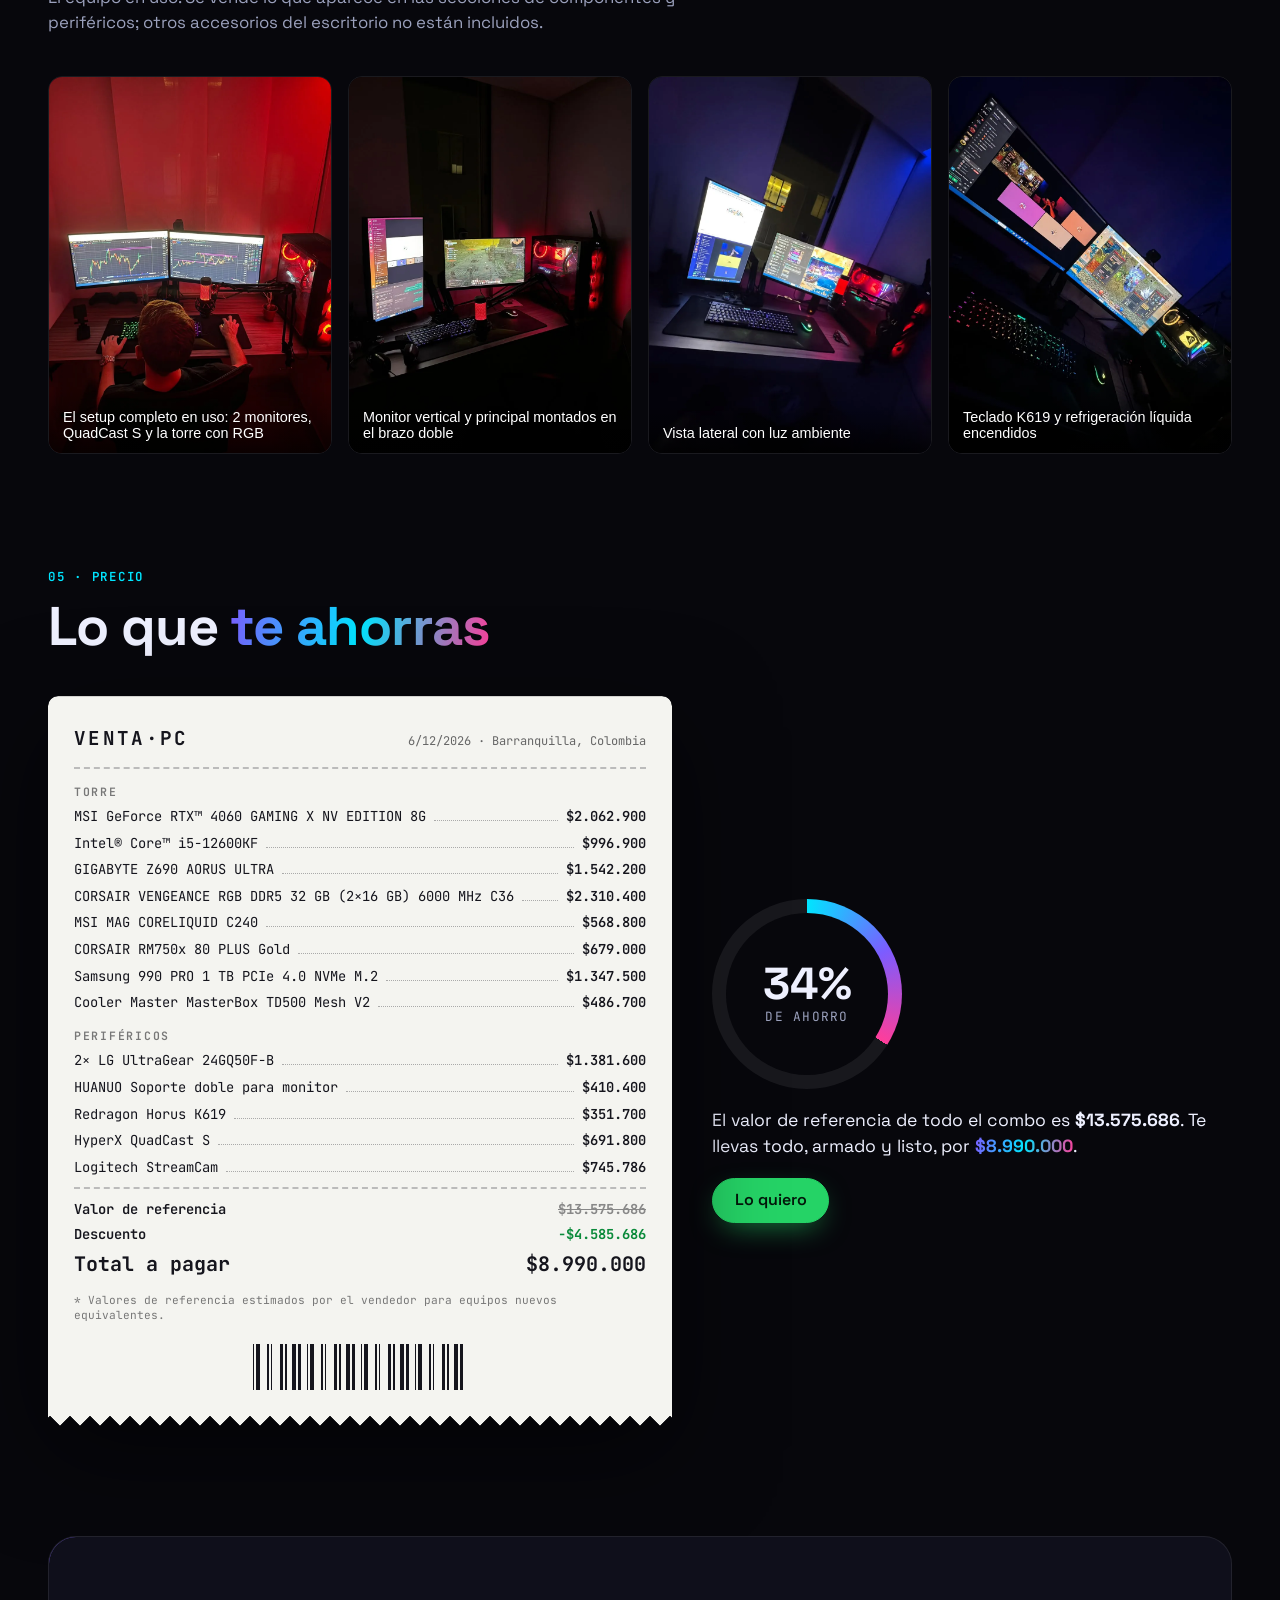
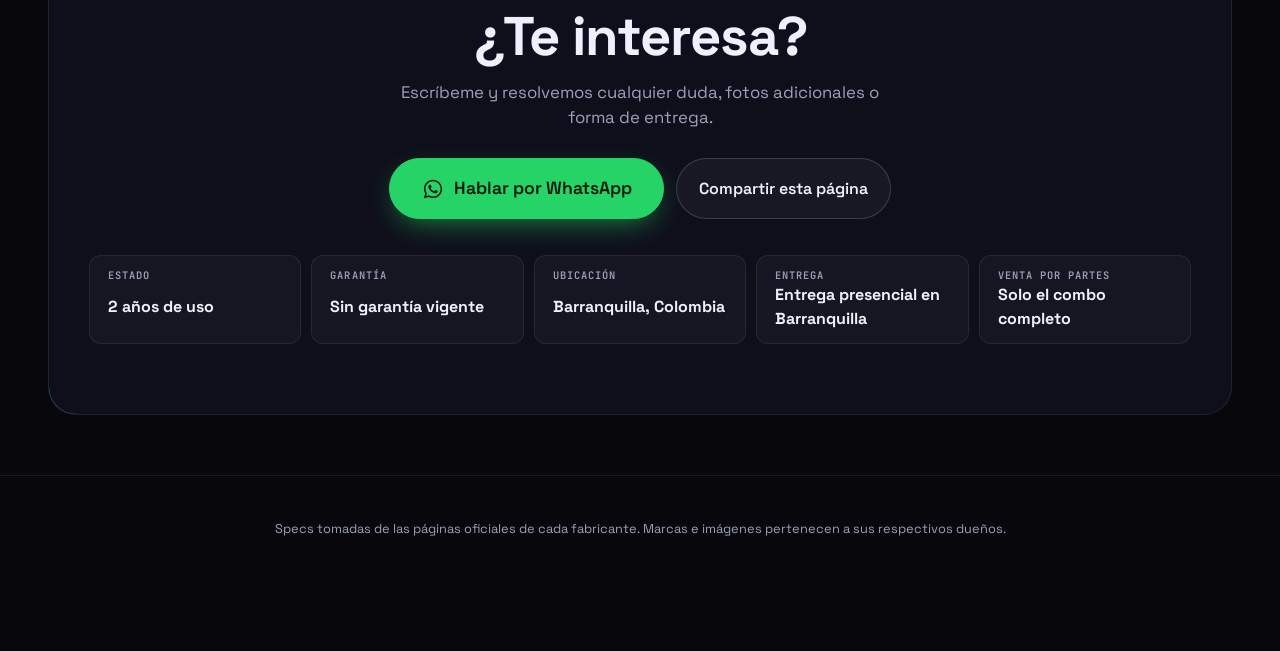
==== commit 9f8f91aa: "Precio de venta a $8.990.000 - precioVenta en data.js, descripción para compartir y og.png - El ahor" ====
--- a/index.html
+++ b/index.html
@@ -11,7 +11,7 @@
   <meta property="og:type" content="website">
   <meta property="og:locale" content="es_CO">
   <meta property="og:title" content="PC Gamer en venta · RTX 4060 + i5-12600KF + 32 GB DDR5">
-  <meta property="og:description" content="Setup completo con 2 monitores 165 Hz, micrófono QuadCast S y StreamCam. $9.000.000 · Entrega en Barranquilla.">
+  <meta property="og:description" content="Setup completo con 2 monitores 165 Hz, micrófono QuadCast S y StreamCam. $8.990.000 · Entrega en Barranquilla.">
   <meta property="og:url" content="https://dylansrz.github.io/ventaPC/">
   <meta property="og:image" content="https://dylansrz.github.io/ventaPC/og.png">
   <meta property="og:image:width" content="1200">
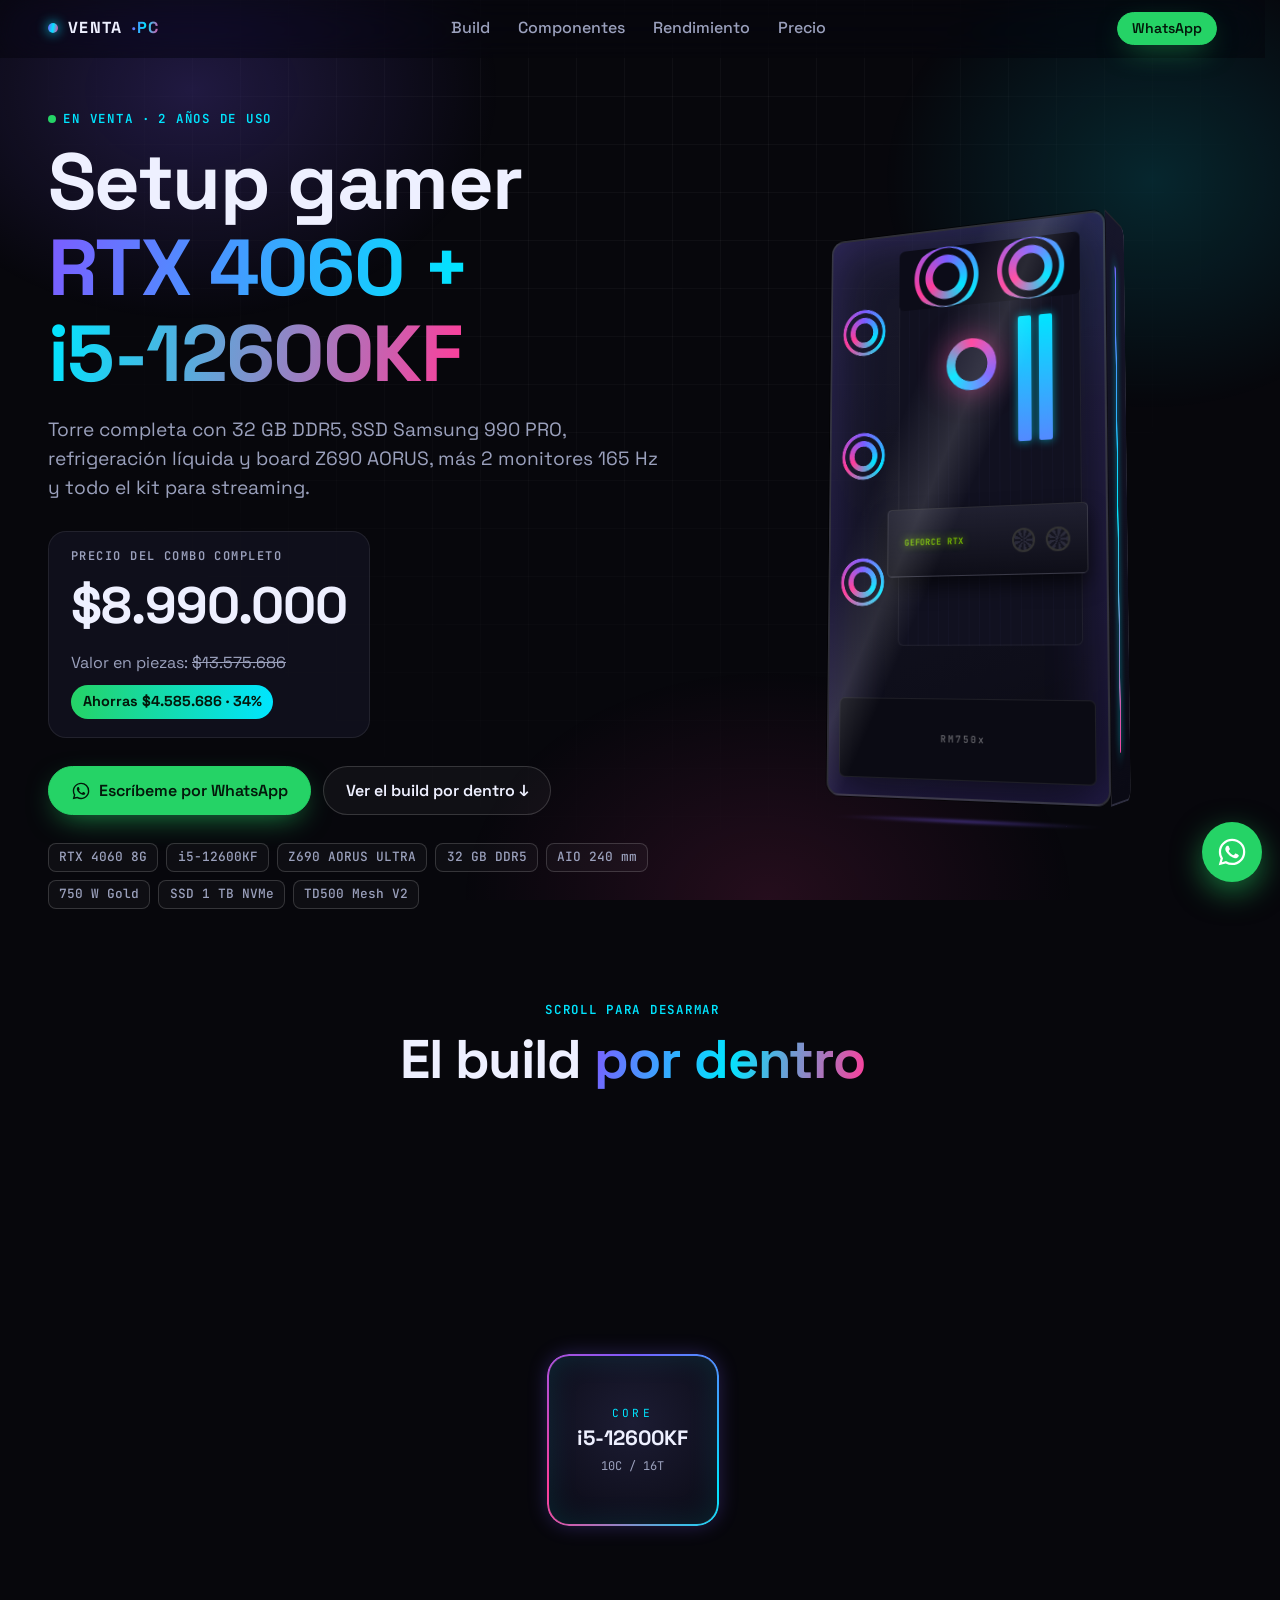
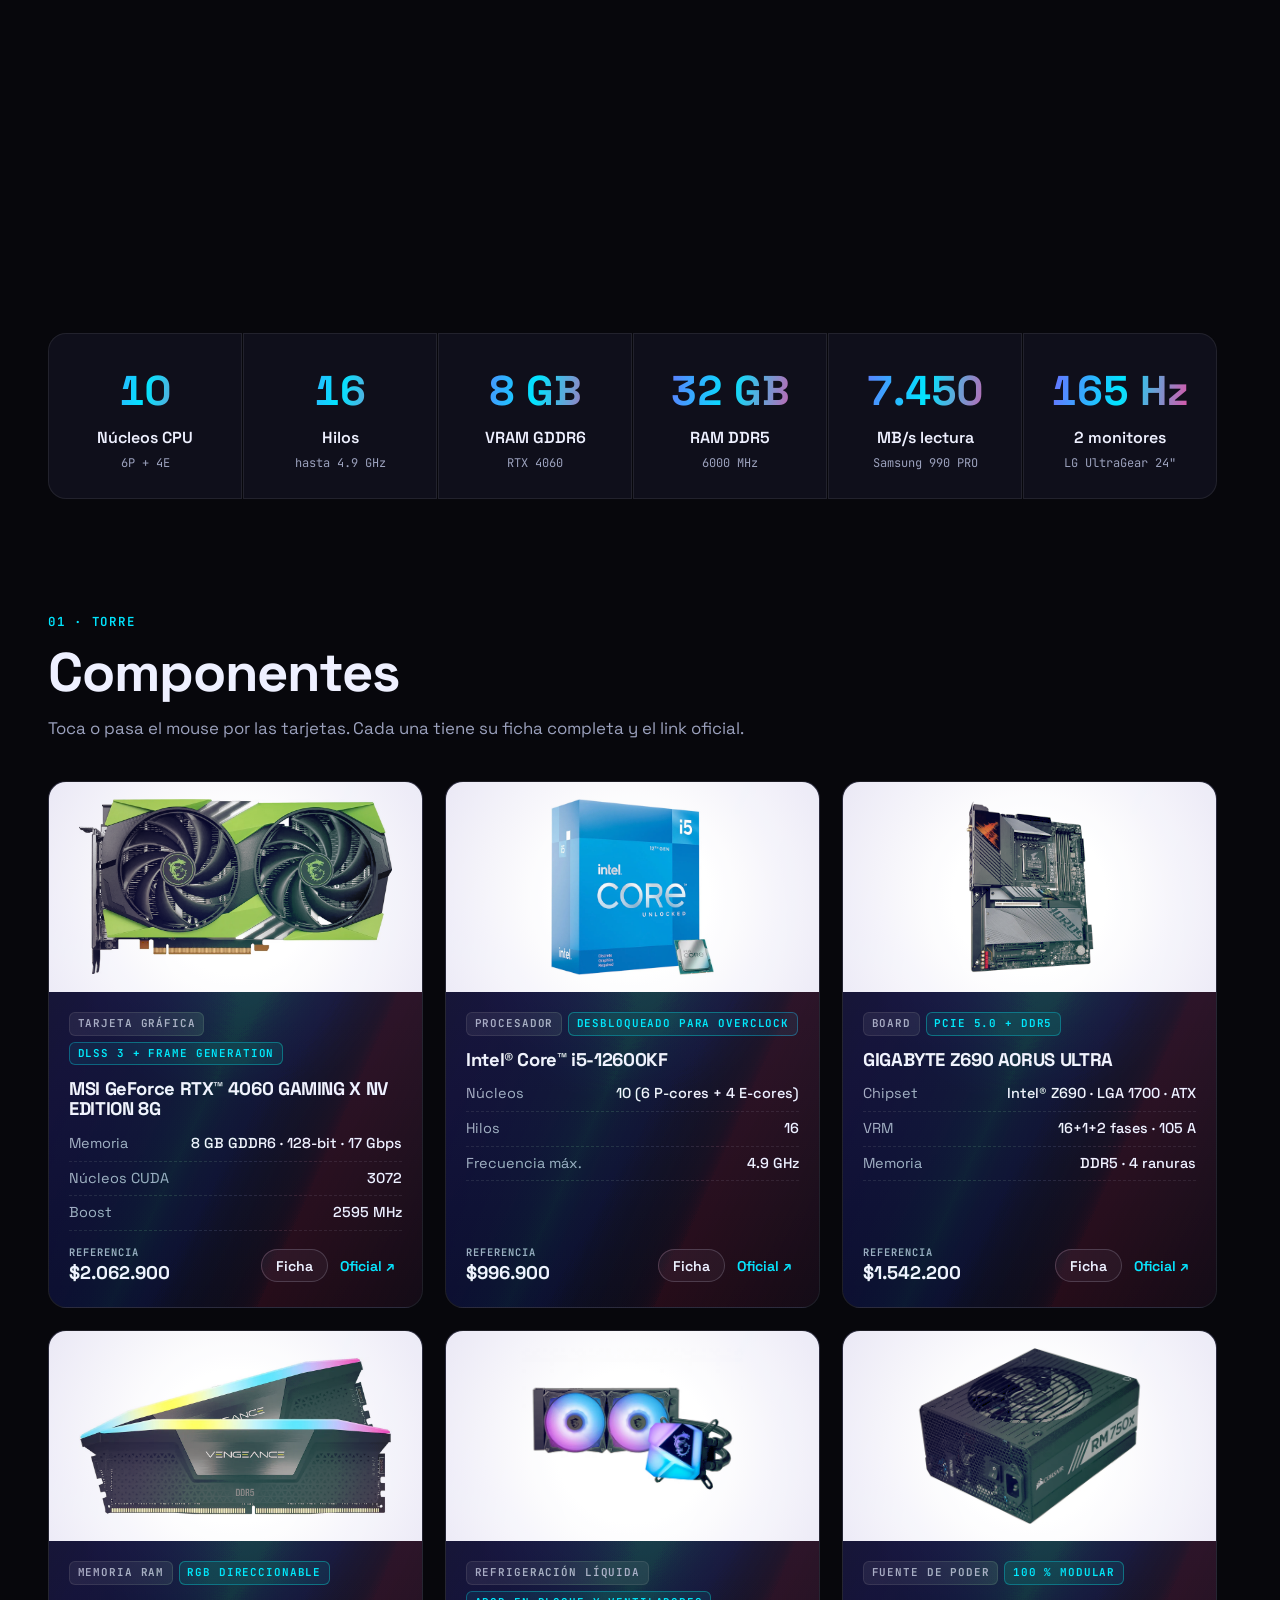
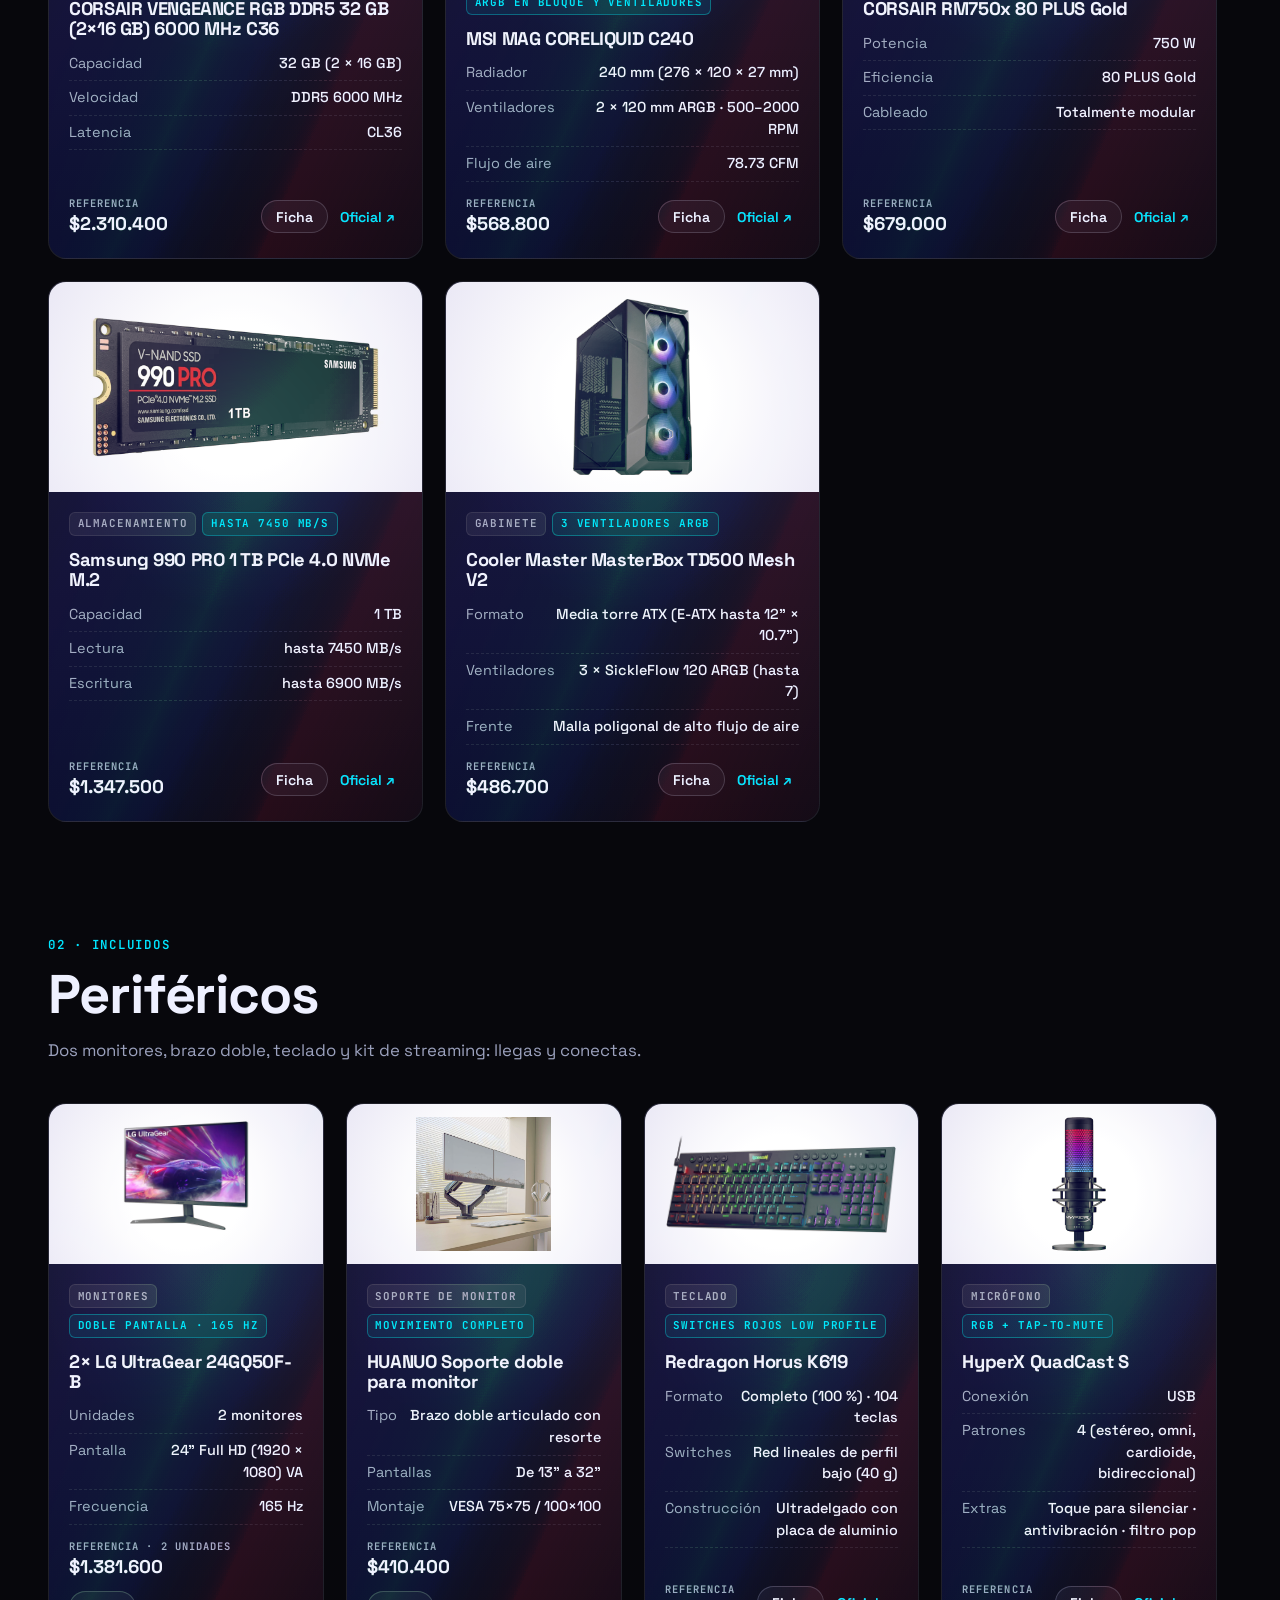
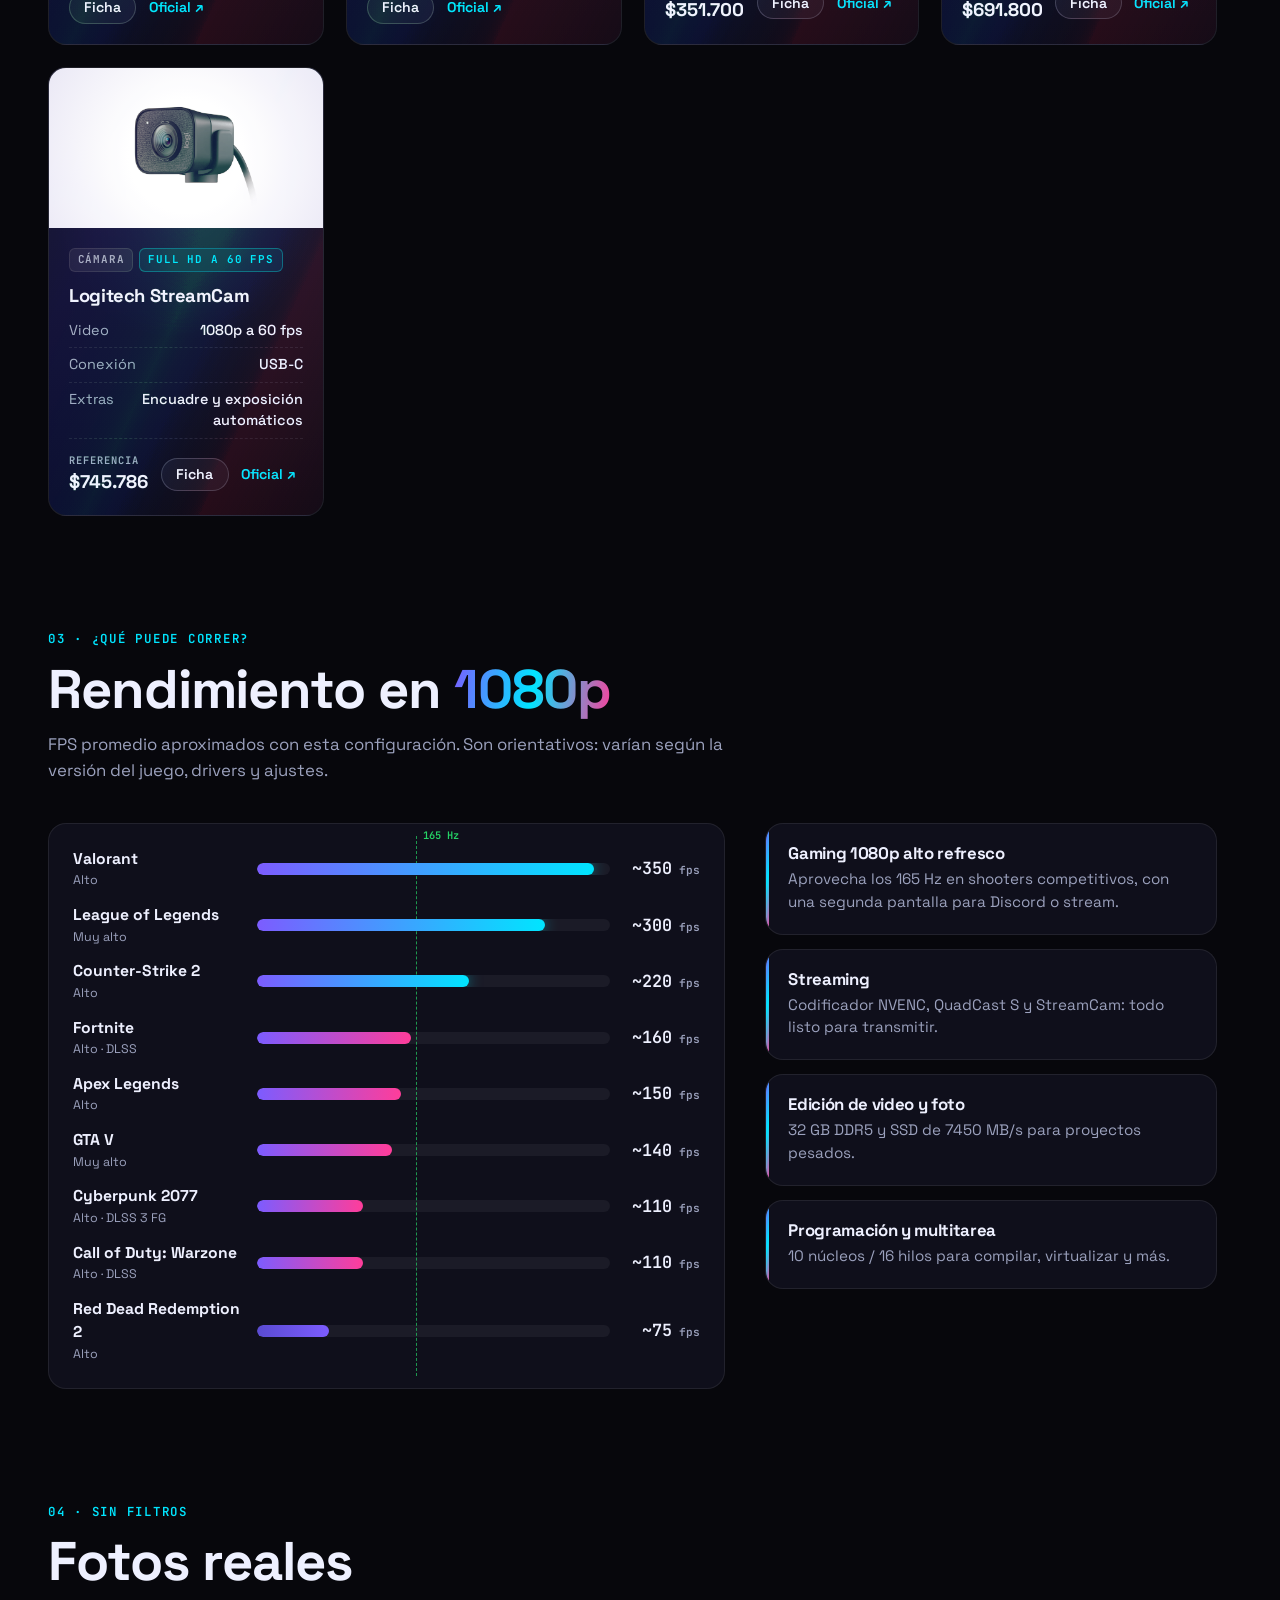
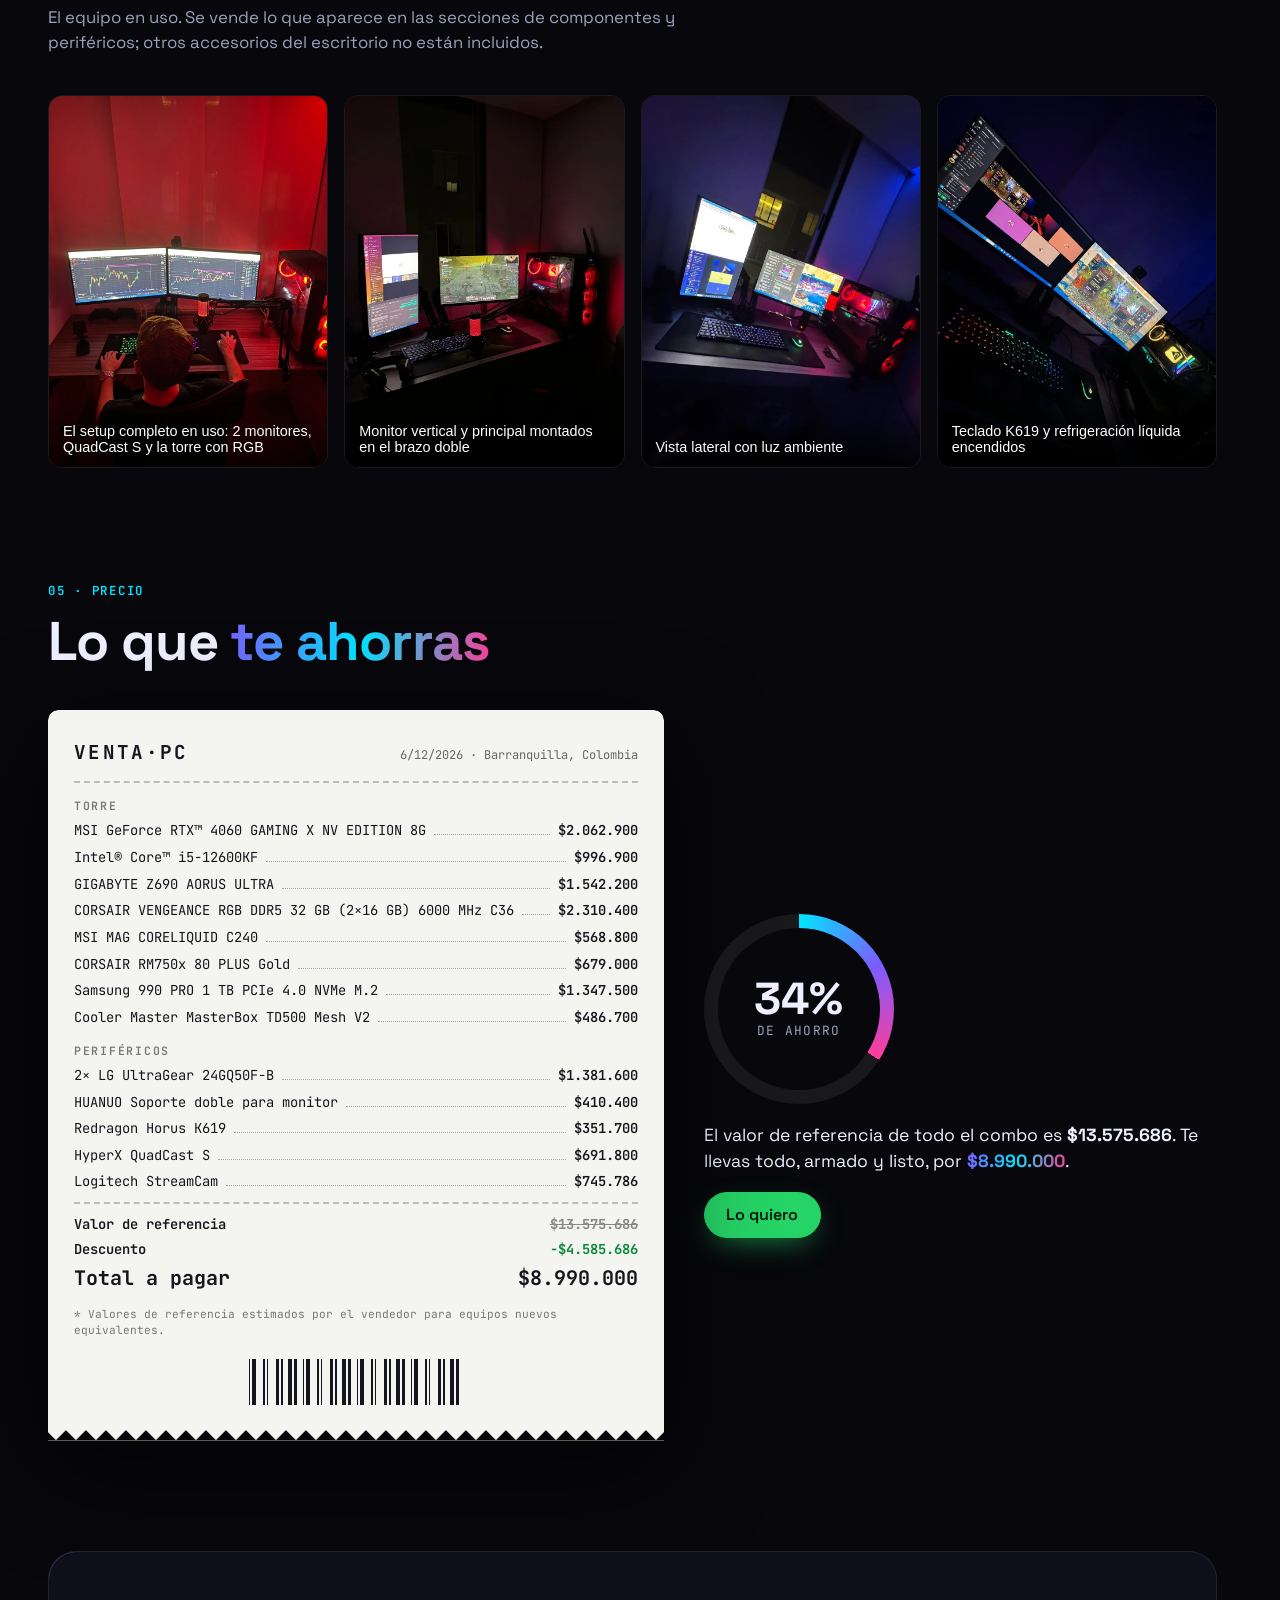
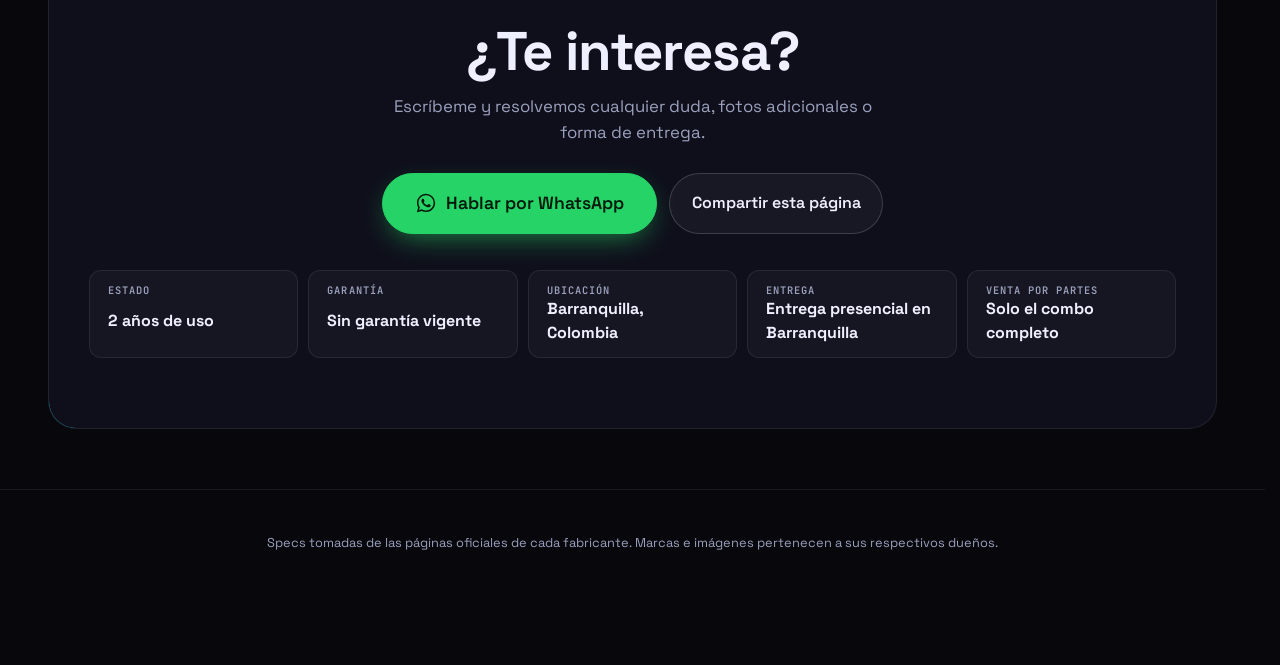
==== commit d5a858e6: "Ficha que nace donde tocas (compu) y hoja que sube desde abajo (celular) - Compu: la ficha crece des" ====
--- a/index.html
+++ b/index.html
@@ -184,6 +184,7 @@
 
   <!-- Modal de detalle -->
   <dialog class="modal" id="modal">
+    <div class="modal__grab" aria-hidden="true"></div>
     <button class="modal__close" type="button" aria-label="Cerrar" data-close>✕</button>
     <div class="modal__body" id="modalBody"></div>
   </dialog>
--- a/css/styles.css
+++ b/css/styles.css
@@ -19,11 +19,19 @@
   --font: "Space Grotesk", system-ui, -apple-system, Segoe UI, Roboto, sans-serif;
   --mono: "JetBrains Mono", ui-monospace, SFMono-Regular, Menlo, monospace;
   --gutter: clamp(16px, 4vw, 48px);
+  --ease-out: cubic-bezier(0.23, 1, 0.32, 1);
+  --dur-press-in: 100ms;   /* al hundirse con el dedo */
+  --dur-press: 160ms;      /* al soltar */
+  --dur-in: 280ms;         /* ficha que entra */
+  --dur-out: 200ms;        /* ficha que sale (más rápido que entrar) */
+  --ease-drawer: cubic-bezier(0.32, 0.72, 0, 1); /* hoja de iOS */
+  --dur-sheet-in: 380ms;
+  --dur-sheet-out: 260ms;
   color-scheme: dark;
 }
 
 *, *::before, *::after { box-sizing: border-box; }
-html { scroll-behavior: smooth; -webkit-text-size-adjust: 100%; overflow-x: clip; }
+html { scroll-behavior: smooth; -webkit-text-size-adjust: 100%; overflow-x: clip; scrollbar-gutter: stable; } /* gutter: la página no brinca de lado al abrir la ficha */
 body {
   margin: 0;
   background: var(--bg);
@@ -34,14 +42,17 @@
 }
 img { max-width: 100%; display: block; }
 a { color: inherit; }
+a, button { -webkit-tap-highlight-color: transparent; }
+/* Controles: el toque responde sin esperar el doble toque, y mantener el dedo no selecciona su texto */
+a, button { touch-action: manipulation; }
+button, .btn, .nav__links a, .nav__brand { user-select: none; -webkit-user-select: none; }
+.btn, .wa-float, .nav__links a, .nav__brand, .node, .modal__close { -webkit-touch-callout: none; }
 h1, h2, h3, h4 { line-height: 1.08; margin: 0; letter-spacing: -0.02em; }
 h2 { font-size: clamp(2rem, 5vw, 3.4rem); }
 .mono { font-family: var(--mono); }
 .muted { color: var(--muted); }
 .small { font-size: 0.9rem; }
 .grad { background: var(--grad); -webkit-background-clip: text; background-clip: text; color: transparent; }
-.grad--anim { background-size: 200% 100%; animation: slide 6s linear infinite; }
-@keyframes slide { to { background-position: -200% 0; } }
 
 /* Fondo */
 .bg-grid {
@@ -67,16 +78,20 @@
   padding: .85em 1.35em; border-radius: 999px; border: 1px solid var(--b);
   font: 600 1rem/1 var(--font); text-decoration: none; color: var(--text);
   background: rgba(255,255,255,.04); cursor: pointer;
-  transition: transform .2s, background .2s, box-shadow .2s, border-color .2s;
+  transition: transform .2s, scale var(--dur-press) var(--ease-out), background .2s, box-shadow .2s, border-color .2s;
   white-space: nowrap;
 }
-.btn:hover { transform: translateY(-2px); }
 .btn svg { width: 1.25em; height: 1.25em; }
 .btn--sm { padding: .6em 1em; font-size: .88rem; }
 .btn--lg { padding: 1.05em 1.8em; font-size: 1.1rem; }
 .btn--wa { background: var(--wa); border-color: var(--wa); color: #03170a; box-shadow: 0 10px 30px -10px rgba(37,211,102,.7); }
-.btn--wa:hover { box-shadow: 0 16px 40px -10px rgba(37,211,102,.9); }
-.btn--ghost:hover { border-color: var(--cyan); background: rgba(0,229,255,.08); }
+@media (hover: hover) and (pointer: fine) {
+  .btn:hover { transform: translateY(-2px); }
+  .btn--wa:hover { box-shadow: 0 16px 40px -10px rgba(37,211,102,.9); }
+  .btn--ghost:hover { border-color: var(--cyan); background: rgba(0,229,255,.08); }
+}
+/* Al tocar: se hunde al instante (100ms) y vuelve con calma (160ms) */
+.btn:active { scale: .97; transition-duration: .2s, var(--dur-press-in), .2s, .2s, .2s; }
 .btn--link { border-color: transparent; background: none; color: var(--cyan); padding-inline: .4em; }
 :focus-visible { outline: 2px solid var(--cyan); outline-offset: 3px; }
 
@@ -85,14 +100,20 @@
   position: sticky; top: 0; z-index: 50;
   display: flex; align-items: center; justify-content: space-between; gap: 16px;
   padding: 12px var(--gutter);
-  background: rgba(7,7,12,.6); backdrop-filter: blur(14px); -webkit-backdrop-filter: blur(14px);
-  border-bottom: 1px solid var(--line);
-}
+  background: rgba(7,7,12,.55);
+  backdrop-filter: blur(20px) saturate(180%); -webkit-backdrop-filter: blur(20px) saturate(180%);
+  border-bottom: 1px solid transparent;
+  transition: border-color .2s ease;
+}
+/* La línea solo aparece cuando hay contenido pasando por detrás (js: is-scrolled) */
+.nav.is-scrolled { border-bottom-color: var(--line); }
 .nav__brand { font-weight: 700; letter-spacing: .08em; text-decoration: none; display: flex; align-items: center; gap: 10px; }
 .nav__brand .dot { width: 10px; height: 10px; border-radius: 50%; background: var(--grad); box-shadow: 0 0 12px var(--cyan); }
 .nav__links { display: flex; gap: 28px; }
 .nav__links a { color: var(--muted); text-decoration: none; font-weight: 500; transition: color .2s; }
-.nav__links a:hover { color: var(--text); }
+@media (hover: hover) and (pointer: fine) { .nav__links a:hover { color: var(--text); } }
+/* Enlaces de texto: se atenúan al instante al tocarlos, como los botones de texto de iOS (sin animación: se usan seguido) */
+.nav__links a:active, .nav__brand:active { opacity: .55; }
 @media (max-width: 760px) { .nav__links { display: none; } }
 
 .eyebrow {
@@ -127,7 +148,7 @@
   --tx: 6deg; --ty: -22deg;
   position: relative; width: min(300px, 70vw); aspect-ratio: 0.52;
   transform-style: preserve-3d; transform: rotateX(var(--tx)) rotateY(var(--ty));
-  transition: transform .4s cubic-bezier(.2,.8,.2,1);
+  transition: transform .4s var(--ease-out);
   animation: float 6s ease-in-out infinite;
 }
 @keyframes float { 50% { translate: 0 -12px; } }
@@ -176,8 +197,7 @@
 .explode__head { text-align: center; }
 .explode__stage { position: relative; flex: 1; margin-top: 12px; }
 .explode__lines { position: absolute; inset: 0; width: 100%; height: 100%; overflow: visible; }
-.explode__lines line { stroke: rgba(0,229,255,.45); stroke-width: 1.5; stroke-dasharray: 4 6; animation: dash 1s linear infinite; }
-@keyframes dash { to { stroke-dashoffset: -20; } }
+.explode__lines line { stroke: rgba(0,229,255,.45); stroke-width: 1.5; stroke-dasharray: 4 6; }
 .explode__core {
   --p: 0;
   position: absolute; left: 50%; top: 50%; translate: -50% -50%;
@@ -187,7 +207,9 @@
   border: 1px solid var(--line-2);
   box-shadow: 0 0 calc(20px + var(--p) * 60px) rgba(124,92,255,calc(.3 + var(--p) * .4)), inset 0 0 30px rgba(0,229,255,.12);
   z-index: 2;
-}
+  transition: scale var(--dur-press) var(--ease-out);
+}
+.explode__core:active { scale: .97; transition-duration: var(--dur-press-in); }
 .explode__core::before { content: ""; position: absolute; inset: -2px; border-radius: inherit; padding: 2px; background: conic-gradient(from var(--ang), var(--violet), var(--cyan), var(--pink), var(--violet)); -webkit-mask: linear-gradient(#000 0 0) content-box, linear-gradient(#000 0 0); -webkit-mask-composite: xor; mask-composite: exclude; animation: spin 4s linear infinite; }
 .explode__core span { font-size: .7rem; letter-spacing: .3em; color: var(--cyan); }
 .explode__core strong { font-size: clamp(1rem, 2.2vw, 1.3rem); }
@@ -199,9 +221,10 @@
   background: var(--surface); border: 1px solid var(--line-2); color: var(--text);
   backdrop-filter: blur(10px); -webkit-backdrop-filter: blur(10px);
   box-shadow: 0 10px 30px rgba(0,0,0,.5); font: inherit; opacity: 0;
-  will-change: transform, opacity; transition: border-color .2s, box-shadow .2s;
-}
-.node:hover { border-color: var(--cyan); box-shadow: 0 0 30px rgba(0,229,255,.3); }
+  will-change: transform, opacity; transition: border-color .2s, box-shadow .2s, scale var(--dur-press) var(--ease-out);
+}
+@media (hover: hover) and (pointer: fine) { .node:hover { border-color: var(--cyan); box-shadow: 0 0 30px rgba(0,229,255,.3); } }
+.node:active { scale: .96; transition-duration: .2s, .2s, var(--dur-press-in); }
 .node__icon { width: 44px; height: 44px; flex: none; border-radius: 10px; display: grid; place-items: center; background: rgba(124,92,255,.15); color: var(--cyan); }
 .node__icon svg { width: 30px; height: 30px; }
 .node__txt { display: grid; }
@@ -257,7 +280,7 @@
   background: linear-gradient(180deg, rgba(28,28,48,.9), rgba(12,12,22,.95));
   border: 1px solid var(--line);
   transform: rotateX(var(--rx)) rotateY(var(--ry));
-  transition: transform .5s cubic-bezier(.2,.8,.2,1), border-color .3s, box-shadow .3s;
+  transition: transform .5s var(--ease-out), border-color .3s, box-shadow .3s;
   display: flex; flex-direction: column;
 }
 .card.is-hover .card__inner { transition: transform .08s linear, border-color .3s, box-shadow .3s; border-color: rgba(0,229,255,.4); box-shadow: 0 30px 60px -20px rgba(124,92,255,.45); }
@@ -298,7 +321,7 @@
 .visual.has-img { background: radial-gradient(circle at 50% 55%, #fff 35%, #e9e7f5 100%); }
 .visual.has-img img { filter: none; mix-blend-mode: multiply; }
 .visual.has-img::before, .visual.has-img .visual__icon { display: none; }
-.card:hover .visual img { transform: scale(1.05) translateZ(0); }
+@media (hover: hover) and (pointer: fine) { .card:hover .visual img { transform: scale(1.05) translateZ(0); } }
 .visual img { transition: transform .5s; }
 
 /* RENDIMIENTO */
@@ -312,7 +335,7 @@
 .bar__label strong { font-size: .98rem; }
 .bar__label small { color: var(--muted); font-size: .78rem; }
 .bar__track { height: 12px; border-radius: 12px; background: rgba(255,255,255,.05); overflow: hidden; }
-.bar__fill { display: block; height: 100%; width: var(--w); border-radius: inherit; transform-origin: left; transform: scaleX(0); transition: transform 1.2s cubic-bezier(.2,.8,.2,1) var(--d, 0ms); }
+.bar__fill { display: block; height: 100%; width: var(--w); border-radius: inherit; transform-origin: left; transform: scaleX(0); transition: transform 1.2s var(--ease-out) var(--d, 0ms); }
 .bar.in .bar__fill { transform: scaleX(1); }
 .bar__fill--top { background: linear-gradient(90deg, var(--violet), var(--cyan)); box-shadow: 0 0 14px rgba(0,229,255,.5); }
 .bar__fill--mid { background: linear-gradient(90deg, var(--violet), var(--pink)); }
@@ -338,7 +361,10 @@
 .gallery { display: grid; grid-template-columns: repeat(auto-fill, minmax(240px, 1fr)); gap: 16px; }
 .shot { display: block; width: 100%; margin: 0; padding: 0; border: 1px solid var(--line); border-radius: 14px; overflow: hidden; cursor: zoom-in; background: none; position: relative; break-inside: avoid; }
 .shot img { width: 100%; transition: transform .5s; }
-.shot:hover img { transform: scale(1.04); }
+@media (hover: hover) and (pointer: fine) { .shot:hover img { transform: scale(1.04); } }
+/* Las fotos también llevan .reveal, cuya transición pisaba la del toque: se juntan las dos */
+.shot.reveal { transition: opacity .7s ease var(--d, 0ms), transform .7s var(--ease-out) var(--d, 0ms), scale var(--dur-press) var(--ease-out); }
+.shot:active { scale: .98; transition-duration: .7s, .7s, var(--dur-press-in); }
 .shot span { position: absolute; left: 0; right: 0; bottom: 0; padding: 20px 14px 12px; text-align: left; color: #fff; font-size: .9rem; background: linear-gradient(transparent, rgba(0,0,0,.8)); }
 
 /* PRECIO */
@@ -392,7 +418,7 @@
 /* CONTACTO */
 .contact { padding-bottom: 60px; }
 .contact__box { position: relative; text-align: center; padding: clamp(36px, 6vw, 70px) clamp(18px, 4vw, 40px); border-radius: 28px; background: var(--surface); border: 1px solid var(--line); overflow: hidden; }
-.contact__box::before { content: ""; position: absolute; inset: -1px; border-radius: inherit; padding: 1px; background: conic-gradient(from var(--ang), transparent 60%, var(--cyan), var(--violet), transparent 90%); -webkit-mask: linear-gradient(#000 0 0) content-box, linear-gradient(#000 0 0); -webkit-mask-composite: xor; mask-composite: exclude; animation: spin 5s linear infinite; pointer-events: none; }
+.contact__box::before { content: ""; position: absolute; inset: -1px; border-radius: inherit; padding: 1px; background: conic-gradient(from var(--ang), transparent 60%, var(--cyan), var(--violet), transparent 90%); -webkit-mask: linear-gradient(#000 0 0) content-box, linear-gradient(#000 0 0); -webkit-mask-composite: xor; mask-composite: exclude; pointer-events: none; }
 .contact__box .muted { max-width: 520px; margin: 14px auto 28px; font-size: 1.05rem; }
 .contact__cta { display: flex; flex-wrap: wrap; gap: 12px; justify-content: center; }
 .contact__facts { list-style: none; padding: 0; margin: 36px 0 0; display: flex; flex-wrap: wrap; justify-content: center; gap: 10px; }
@@ -408,25 +434,44 @@
   position: fixed; right: 18px; bottom: calc(18px + env(safe-area-inset-bottom)); z-index: 60;
   width: 60px; height: 60px; border-radius: 50%; display: grid; place-items: center;
   background: var(--wa); color: #fff; box-shadow: 0 10px 30px rgba(37,211,102,.5);
-  animation: bob 3s ease-in-out infinite;
-}
+  transition: scale var(--dur-press) var(--ease-out);
+}
+.wa-float:active { scale: .92; transition-duration: var(--dur-press-in); }
 .wa-float svg { width: 32px; height: 32px; }
-.wa-float::after { content: ""; position: absolute; inset: 0; border-radius: 50%; border: 2px solid var(--wa); animation: ripple 2.4s infinite; }
-@keyframes bob { 50% { transform: translateY(-4px); } }
+/* Quieto en reposo; una sola onda cuando la persona llega al precio (js: is-calling) */
+.wa-float::after { content: ""; position: absolute; inset: 0; border-radius: 50%; border: 2px solid var(--wa); opacity: 0; pointer-events: none; }
+.wa-float.is-calling::after { animation: ripple 1.4s var(--ease-out); }
 @keyframes ripple { from { transform: scale(1); opacity: .8; } to { transform: scale(1.6); opacity: 0; } }
 
 /* MODAL */
 .modal { width: min(920px, calc(100vw - 24px)); max-height: calc(100svh - 24px); padding: 0; border: 1px solid var(--line-2); border-radius: 22px; background: var(--bg-2); color: var(--text); overflow: auto; }
-.modal::backdrop { background: rgba(3,3,8,.7); backdrop-filter: blur(6px); }
-.modal[open] { animation: pop .35s cubic-bezier(.2,.9,.3,1.2); }
-@keyframes pop { from { opacity: 0; transform: translateY(20px) scale(.96); } }
-.modal__close { position: sticky; top: 12px; float: right; margin: 12px 12px -50px 0; z-index: 5; width: 38px; height: 38px; border-radius: 50%; border: 1px solid var(--line-2); background: rgba(0,0,0,.6); color: var(--text); cursor: pointer; font-size: 1rem; }
+/* Entra (280ms) y sale (200ms) por el mismo camino, sin rebote; con transiciones para poder revertir a mitad */
+/* Compu: nace desde lo que tocaste (js pone transform-origin en ese punto) y vuelve ahí al cerrar */
+.modal { opacity: 0; transform: scale(.92); overscroll-behavior: contain; transition: opacity var(--dur-out) var(--ease-out), transform var(--dur-out) var(--ease-out); }
+.modal.is-open { opacity: 1; transform: none; transition-duration: var(--dur-in); }
+.modal::backdrop { background: rgba(3,3,8,.7); backdrop-filter: blur(6px); opacity: 0; transition: opacity var(--dur-out) var(--ease-out); }
+.modal.is-open::backdrop { opacity: 1; transition-duration: var(--dur-in); }
+html:has(.modal[open]) { overflow: hidden; } /* la página de atrás no se mueve mientras la ficha está abierta */
+.modal__grab { display: none; }
+/* Celular: hoja que sube desde abajo, como en iOS; se cierra arrastrándola hacia abajo */
+@media (max-width: 720px) {
+  .modal { width: 100%; max-width: none; max-height: 92svh; margin: auto 0 0; border-radius: 22px 22px 0 0; border-bottom: 0; padding-bottom: env(safe-area-inset-bottom, 0px); transform-origin: 50% 100% !important; }
+  .modal__grab { display: block; position: sticky; top: 0; z-index: 6; width: 140px; height: 28px; margin: 0 auto -28px; touch-action: none; cursor: grab; }
+  .modal__grab::before { content: ""; position: absolute; left: 50%; top: 8px; width: 40px; height: 5px; translate: -50%; border-radius: 3px; background: rgba(0,0,0,.25); }
+}
+@media (max-width: 720px) and (prefers-reduced-motion: no-preference) {
+  .modal { opacity: 1; transform: translateY(100%); transition: transform var(--dur-sheet-out) var(--ease-drawer); }
+  .modal.is-open { transform: none; transition-duration: var(--dur-sheet-in); }
+}
+.modal__close { position: sticky; top: 12px; float: right; margin: 12px 12px -50px 0; z-index: 5; width: 38px; height: 38px; border-radius: 50%; border: 1px solid var(--line-2); background: rgba(0,0,0,.6); color: var(--text); cursor: pointer; font-size: 1rem; transition: scale var(--dur-press) var(--ease-out); }
+.modal__close:active { scale: .94; transition-duration: var(--dur-press-in); }
 .modal__body { display: grid; grid-template-columns: 1fr 1.1fr; }
 .modal__media { display: flex; flex-direction: column; background: #f4f3fa; }
 .modal__visual { min-height: 320px; flex: 1; }
 .thumbs { display: flex; flex-wrap: wrap; justify-content: center; gap: 8px; padding: 12px; border-top: 1px solid #dfe0e8; }
-.thumb { width: 64px; height: 64px; padding: 4px; border-radius: 10px; border: 2px solid transparent; background: #fff; cursor: pointer; transition: border-color .2s, transform .2s; }
-.thumb:hover { transform: translateY(-2px); }
+.thumb { width: 64px; height: 64px; padding: 4px; border-radius: 10px; border: 2px solid transparent; background: #fff; cursor: pointer; transition: border-color .2s, transform .2s, scale var(--dur-press) var(--ease-out); }
+@media (hover: hover) and (pointer: fine) { .thumb:hover { transform: translateY(-2px); } }
+.thumb:active { scale: .94; transition-duration: .2s, .2s, var(--dur-press-in); }
 .thumb.on { border-color: var(--violet); }
 .thumb img { width: 100%; height: 100%; object-fit: contain; }
 .modal__info { padding: 28px; display: grid; gap: 16px; align-content: start; justify-items: start; }
@@ -435,7 +480,8 @@
 .spec-table th, .spec-table td { padding: 9px 0; border-bottom: 1px solid var(--line); text-align: left; vertical-align: top; }
 .spec-table th { color: var(--muted); font-weight: 500; width: 38%; padding-right: 12px; }
 .modal__foot { width: 100%; display: flex; justify-content: space-between; align-items: center; gap: 12px; flex-wrap: wrap; }
-.yt { width: 100%; aspect-ratio: 16/9; border: 0; border-radius: 12px; background: #000 center/cover; position: relative; cursor: pointer; display: grid; place-items: center; color: #fff; }
+.yt { width: 100%; aspect-ratio: 16/9; border: 0; border-radius: 12px; background: #000 center/cover; position: relative; cursor: pointer; display: grid; place-items: center; color: #fff; transition: scale var(--dur-press) var(--ease-out); }
+.yt:active { scale: .98; transition-duration: var(--dur-press-in); }
 .yt span { width: 64px; height: 64px; border-radius: 50%; display: grid; place-items: center; background: rgba(255,0,0,.9); font-size: 1.4rem; box-shadow: 0 10px 30px rgba(0,0,0,.5); }
 .yt em { position: absolute; left: 12px; bottom: 10px; font-style: normal; font-weight: 600; text-shadow: 0 2px 8px #000; }
 .modal__photo { margin: 0; }
@@ -451,16 +497,36 @@
 }
 
 /* Toast */
-.toast { position: fixed; left: 50%; bottom: 96px; z-index: 80; translate: -50% 20px; opacity: 0; pointer-events: none; padding: 12px 18px; border-radius: 12px; background: #1d1d30; border: 1px solid var(--line-2); transition: .3s; max-width: calc(100vw - 32px); text-align: center; }
+.toast { position: fixed; left: 50%; bottom: 96px; z-index: 80; translate: -50% 20px; opacity: 0; pointer-events: none; padding: 12px 18px; border-radius: 12px; background: #1d1d30; border: 1px solid var(--line-2); transition: opacity 250ms var(--ease-out), translate 250ms var(--ease-out); max-width: calc(100vw - 32px); text-align: center; }
 .toast.show { opacity: 1; translate: -50% 0; }
 
 /* Aparición */
-.reveal { opacity: 0; transform: translateY(24px); transition: opacity .7s ease var(--d, 0ms), transform .7s cubic-bezier(.2,.8,.2,1) var(--d, 0ms); }
+.reveal { opacity: 0; transform: translateY(24px); transition: opacity .7s ease var(--d, 0ms), transform .7s var(--ease-out) var(--d, 0ms); }
 .reveal.in { opacity: 1; transform: none; }
 
+/* Las animaciones decorativas se pausan cuando su sección no está en pantalla (js: is-off) */
+.is-off *, .is-off *::before, .is-off *::after { animation-play-state: paused !important; }
+
+/* Movimiento reducido: nada se desplaza ni gira, pero los cambios se funden en vez de saltar */
 @media (prefers-reduced-motion: reduce) {
   *, *::before, *::after { animation: none !important; transition: none !important; }
-  .reveal { opacity: 1; transform: none; }
+  .reveal { transform: none; transition: opacity .4s ease var(--d, 0ms) !important; }
   .bar__fill { transform: none; }
+  .modal { transform: none; transition: opacity 200ms ease !important; }
+  .toast { translate: -50% 0; transition: opacity .3s ease !important; }
+  .btn, .nav, .nav__links a, .node, .thumb { transition: color .2s ease, background-color .2s ease, border-color .2s ease, box-shadow .2s ease !important; }
+  /* El build ya se muestra desarmado: una sola pantalla, sin barra de progreso */
+  .explode { height: auto; }
+  .explode__sticky { position: relative; top: auto; }
+  .explode__progress { display: none; }
   html { scroll-behavior: auto; }
 }
+
+/* Transparencia reducida: superficies sólidas, sin desenfoque */
+@media (prefers-reduced-transparency: reduce) {
+  :root { --surface: #141422; }
+  .nav { background: var(--bg); backdrop-filter: none; -webkit-backdrop-filter: none; }
+  .node { backdrop-filter: none; -webkit-backdrop-filter: none; }
+  .modal::backdrop { background: rgba(3,3,8,.9); backdrop-filter: none; }
+  .modal__close { background: #000; }
+}
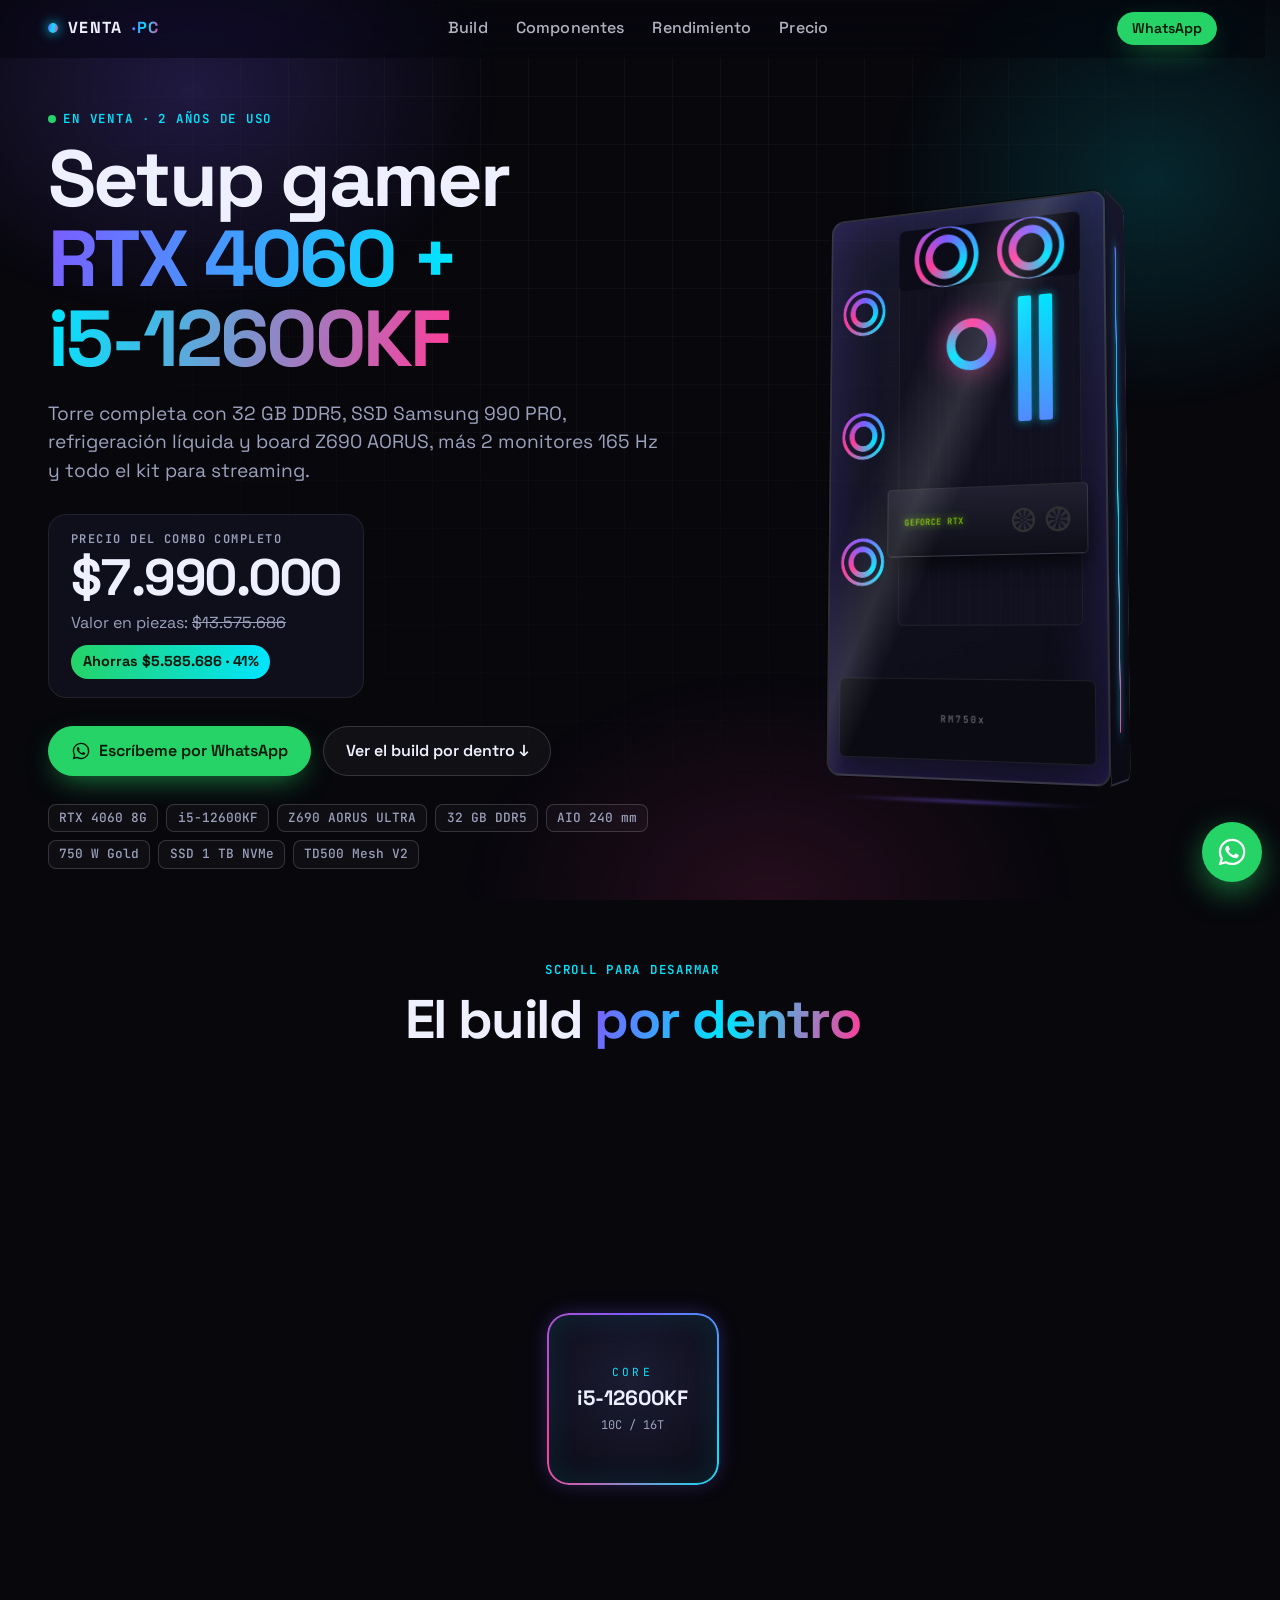
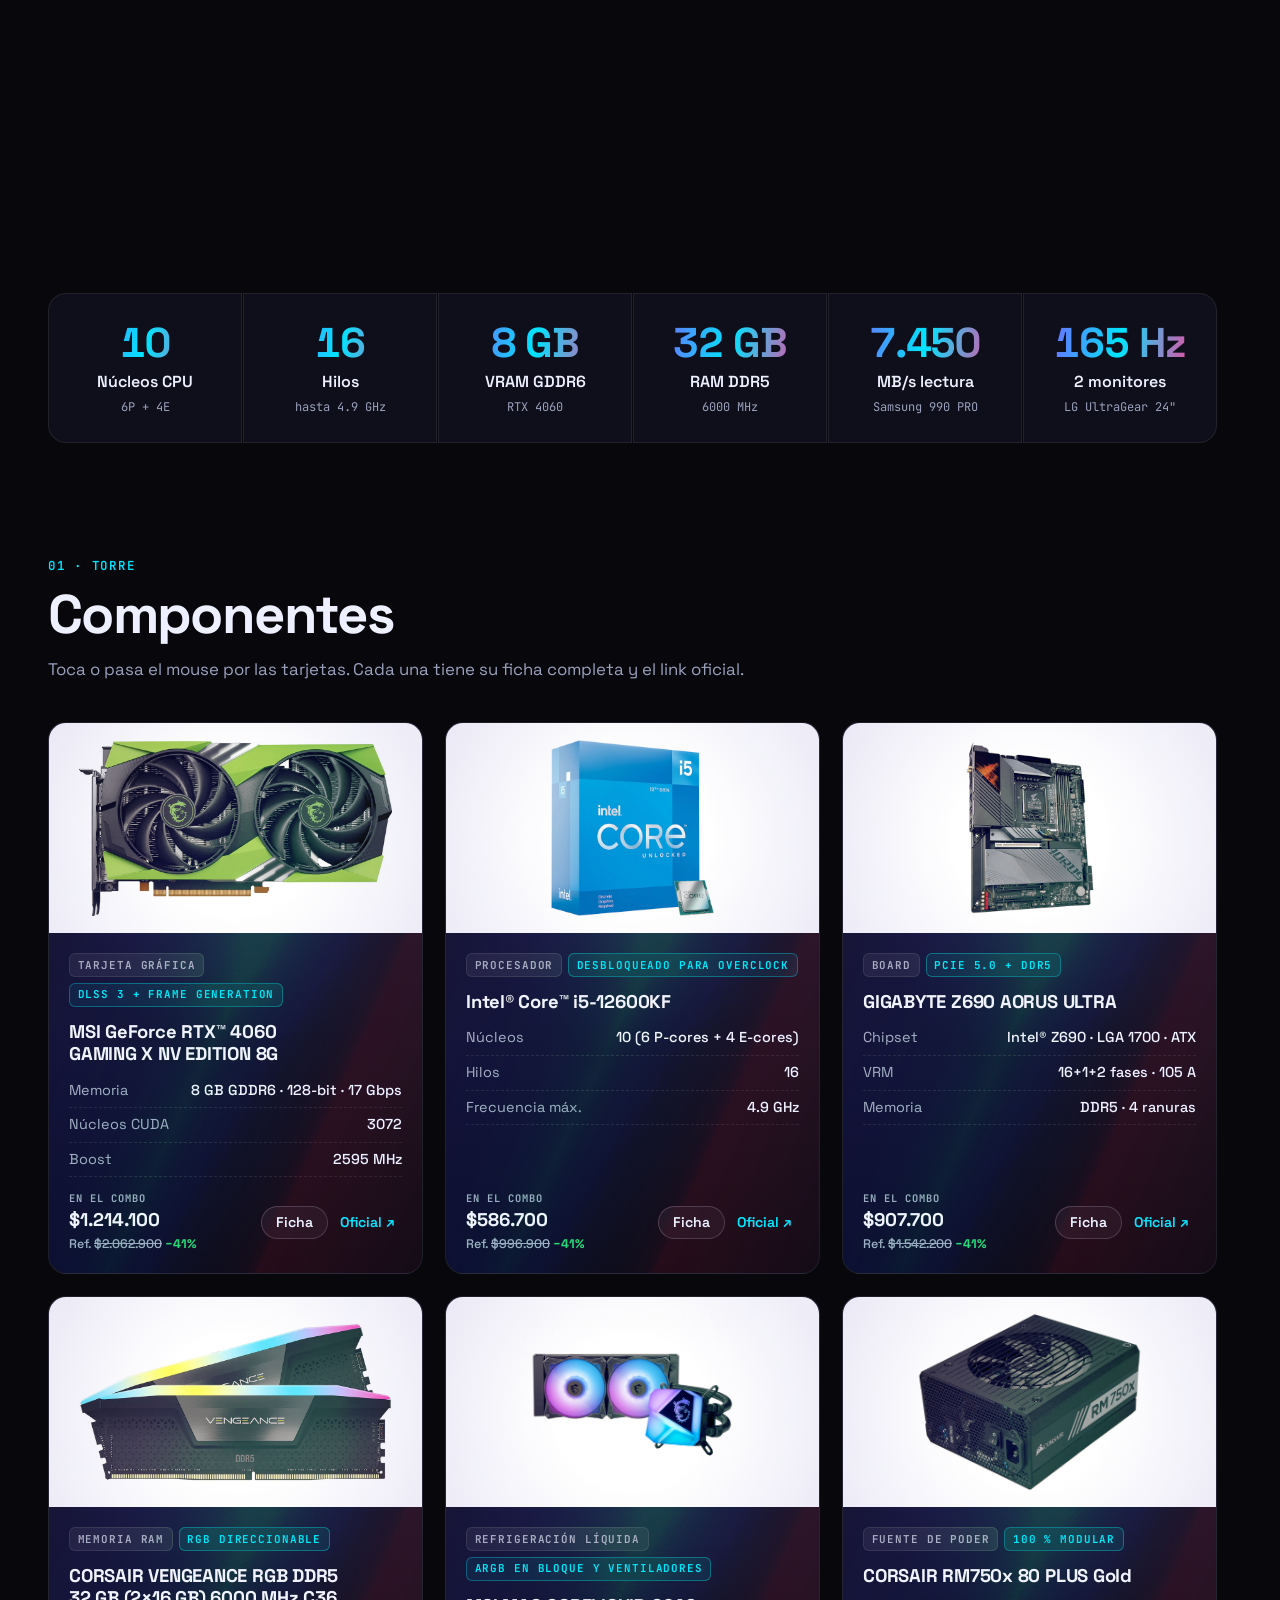
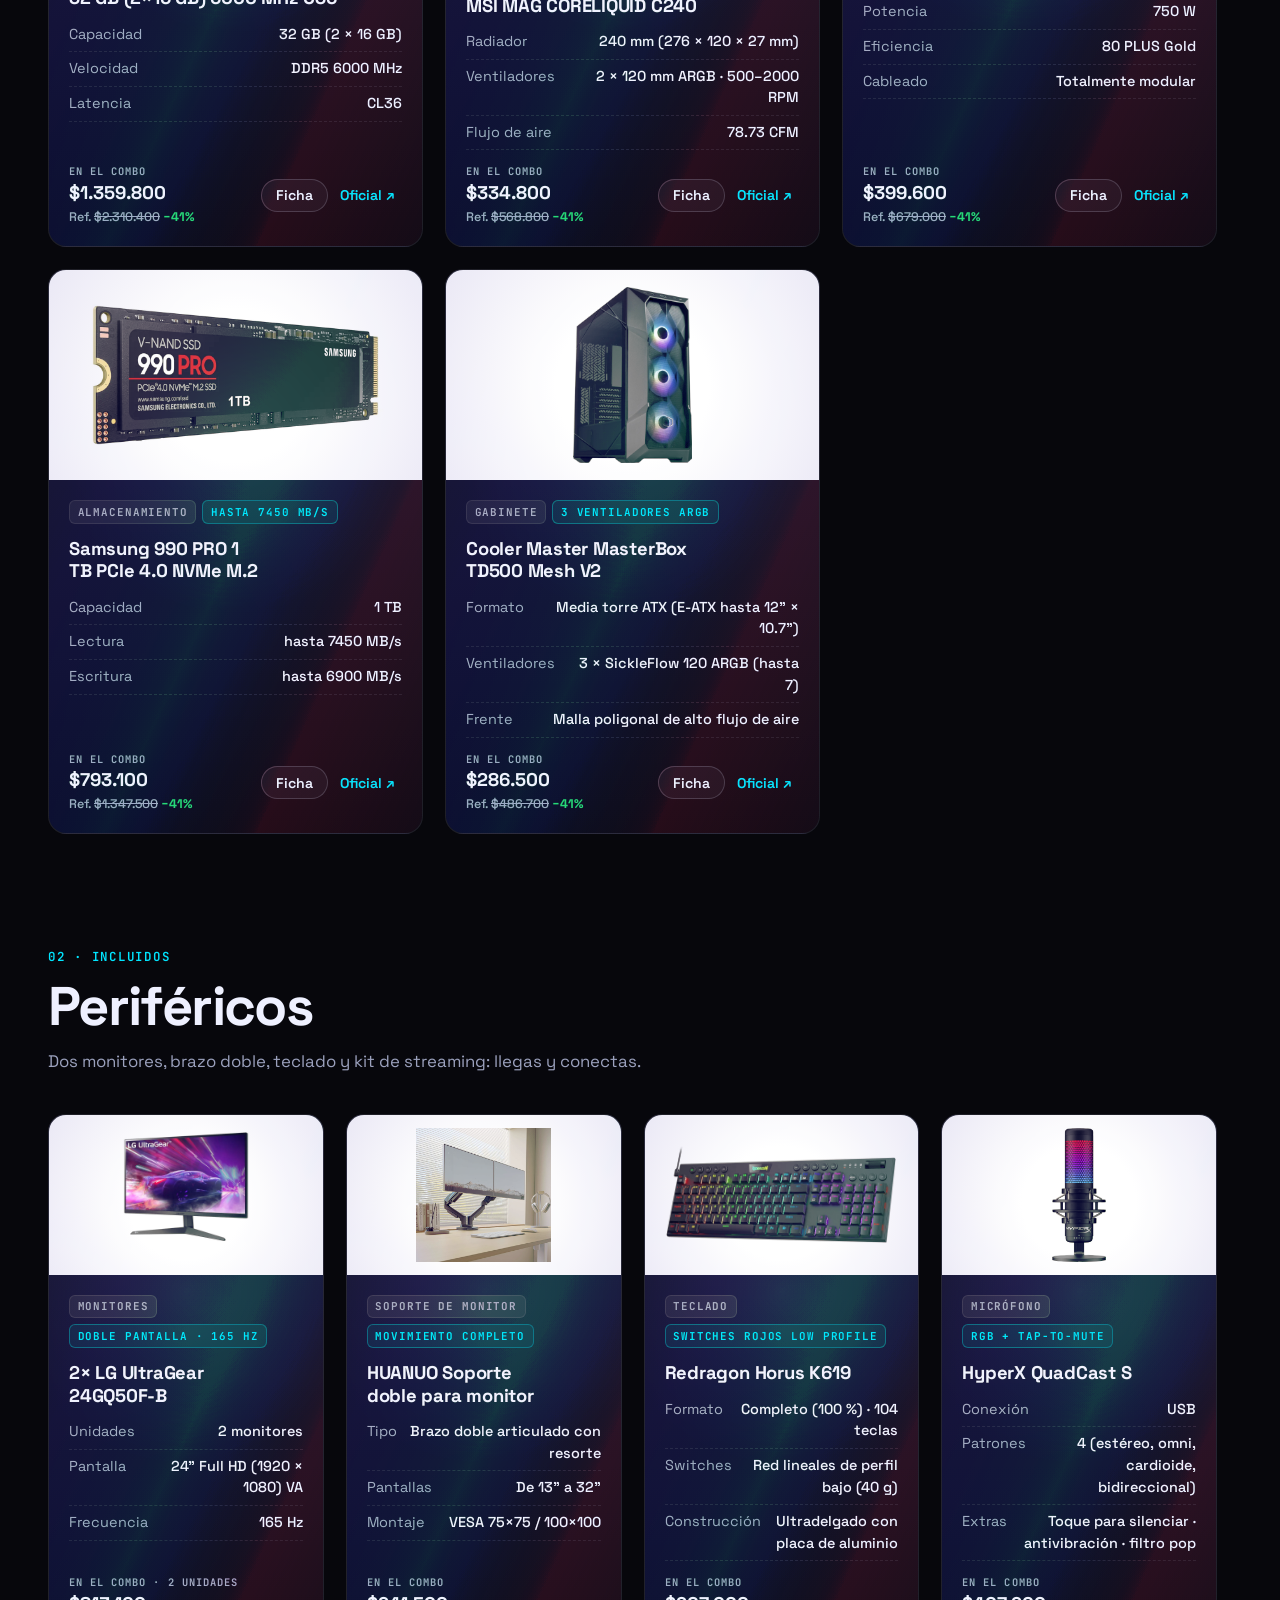
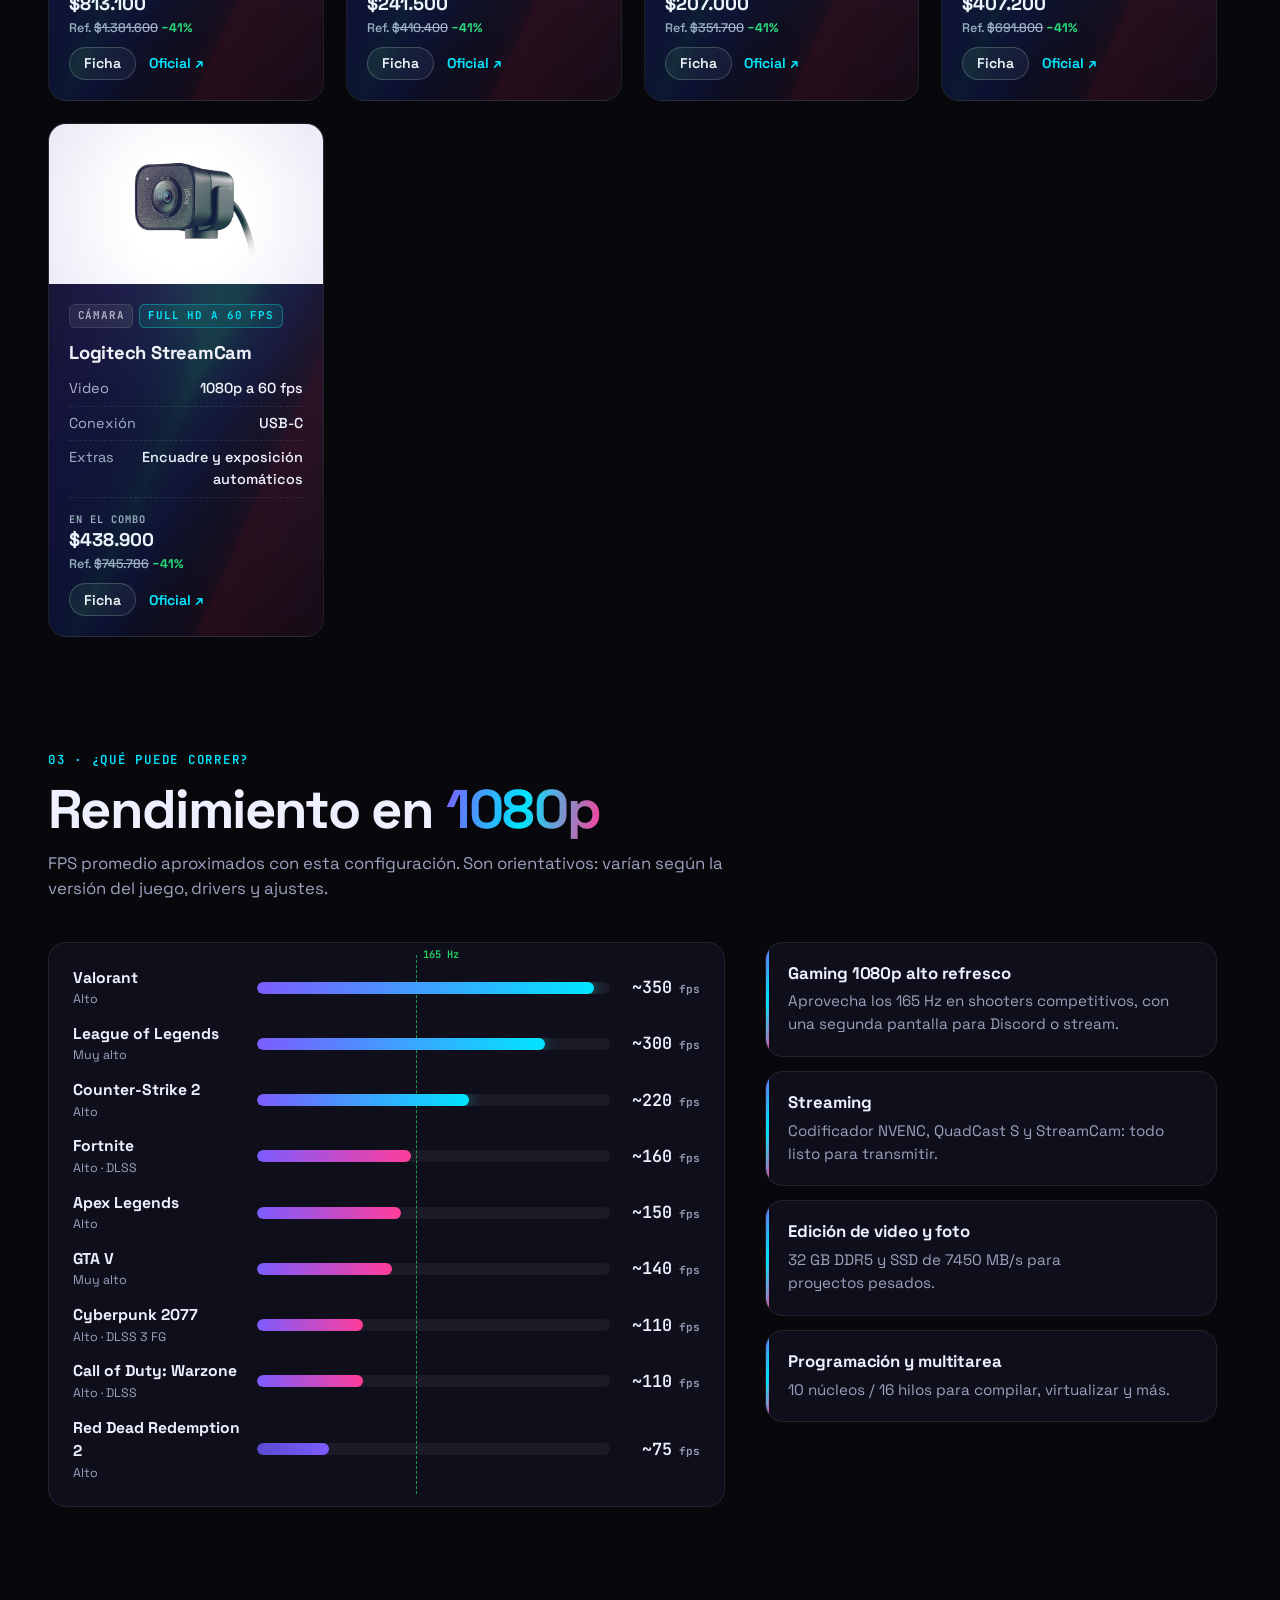
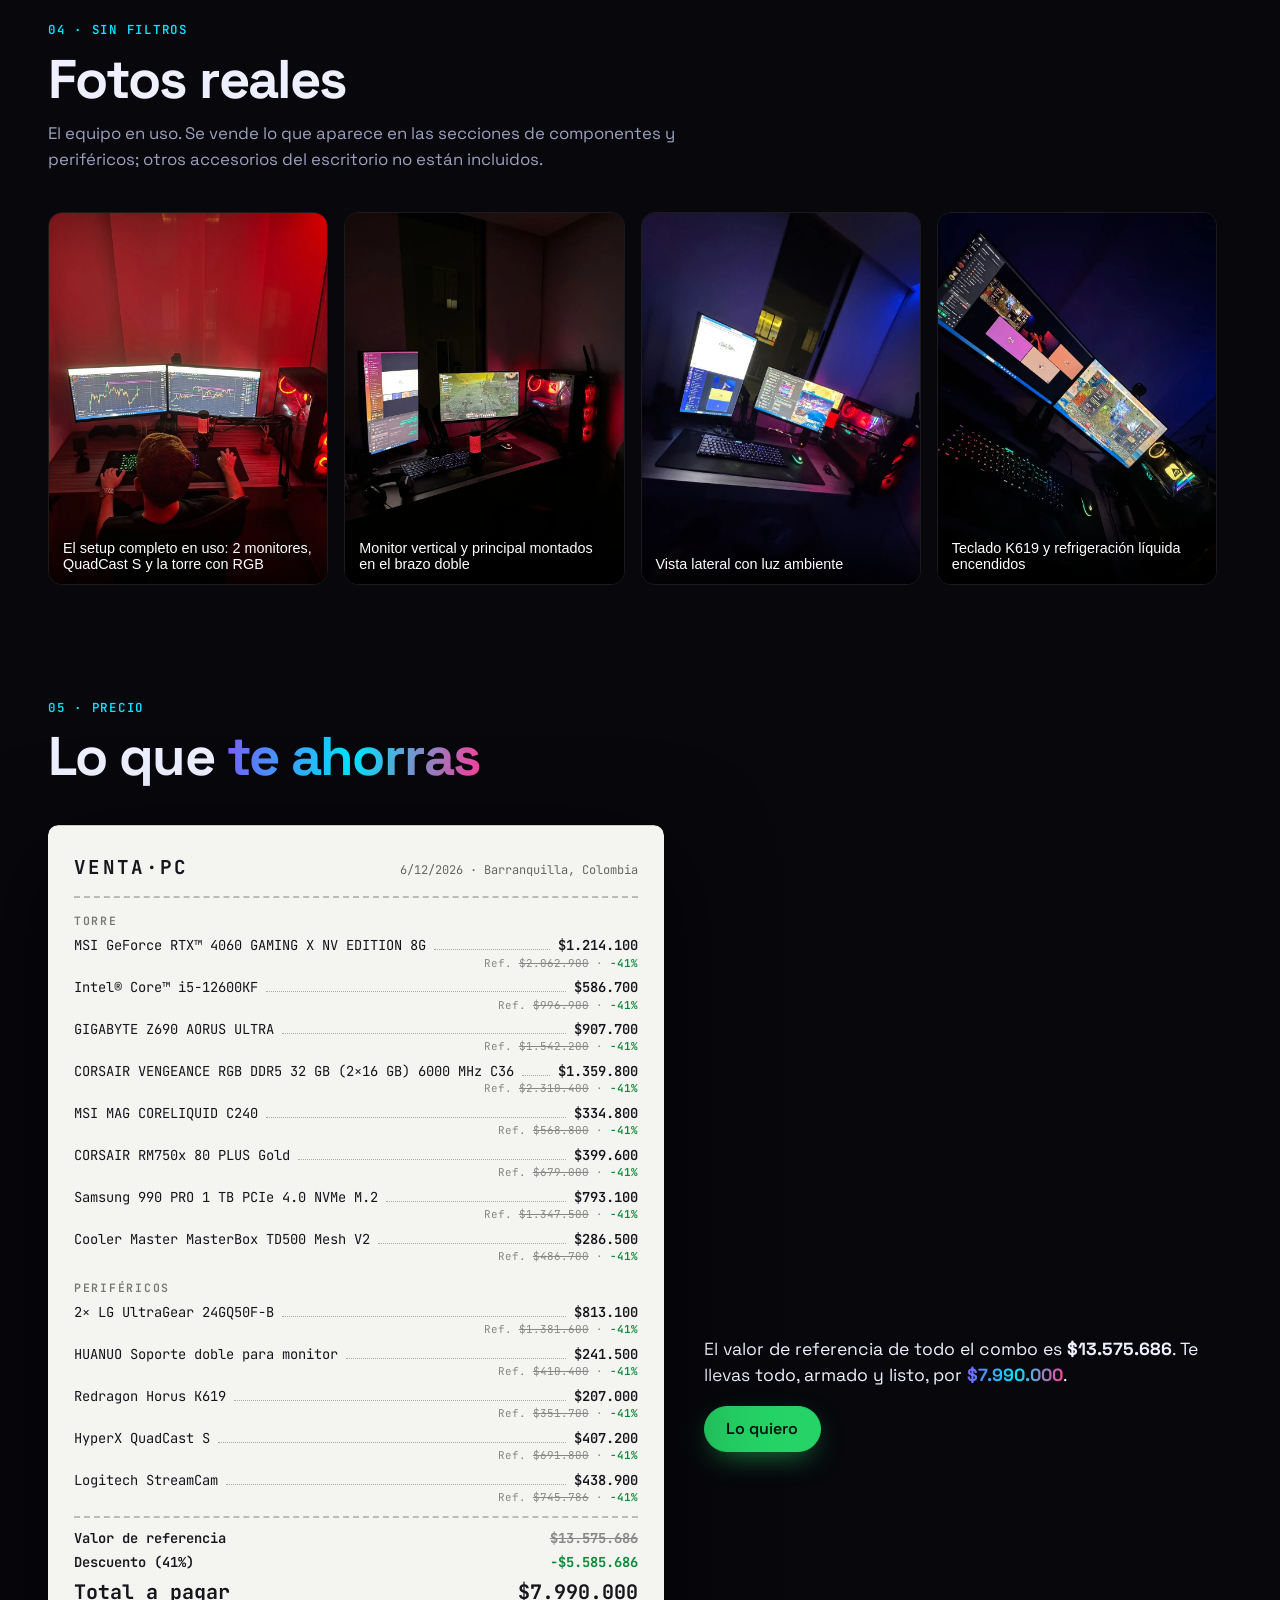
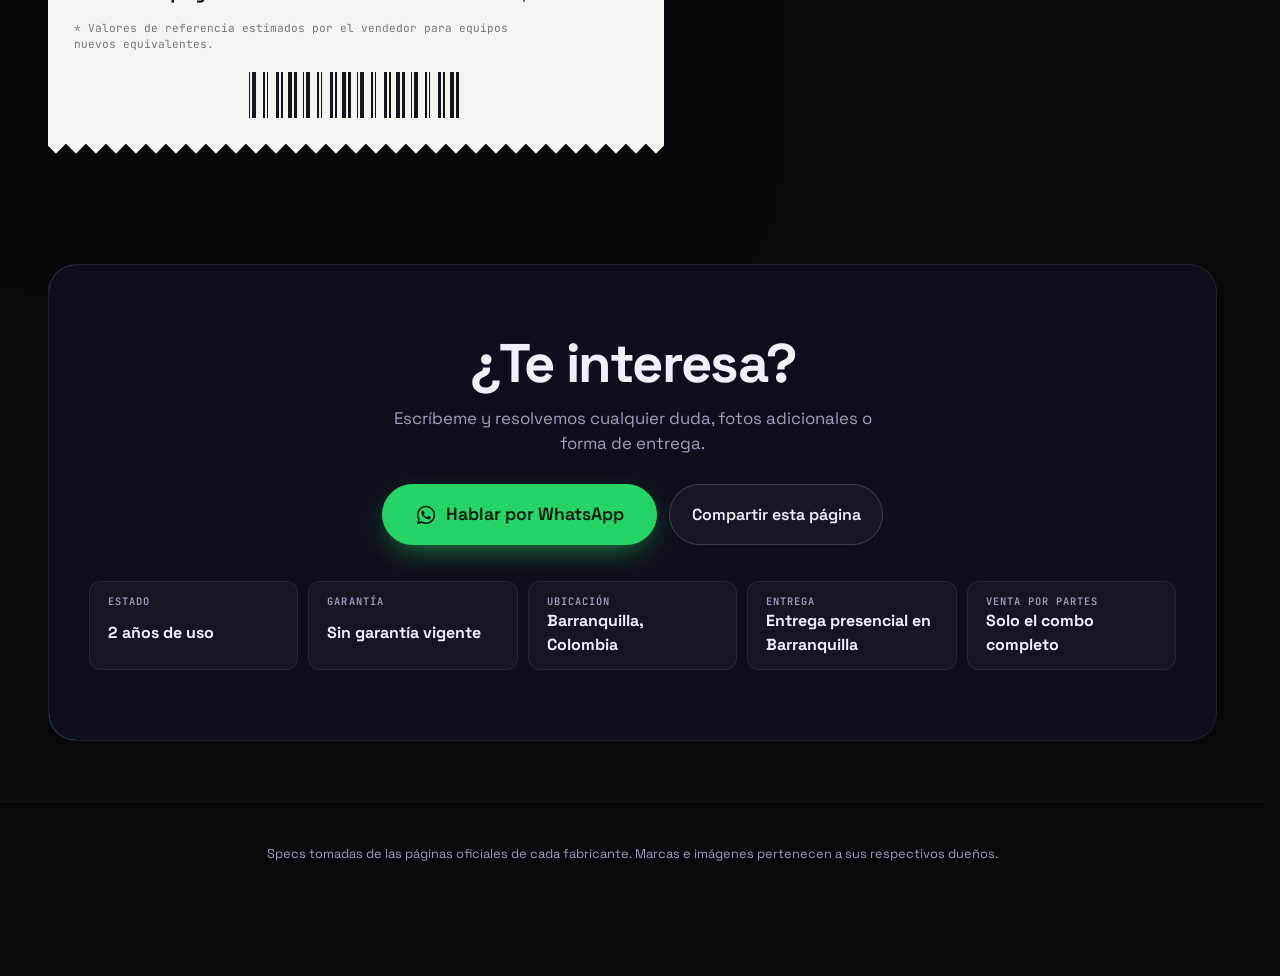
==== commit 388fe6f2: "Nuevo precio $7.990.000 con el descuento aplicado a cada pieza - precioVenta pasa de 8.990.000 a 7.9" ====
--- a/index.html
+++ b/index.html
@@ -11,9 +11,9 @@
   <meta property="og:type" content="website">
   <meta property="og:locale" content="es_CO">
   <meta property="og:title" content="PC Gamer en venta · RTX 4060 + i5-12600KF + 32 GB DDR5">
-  <meta property="og:description" content="Setup completo con 2 monitores 165 Hz, micrófono QuadCast S y StreamCam. $8.990.000 · Entrega en Barranquilla.">
+  <meta property="og:description" content="Setup completo con 2 monitores 165 Hz, micrófono QuadCast S y StreamCam. $7.990.000 · Entrega en Barranquilla.">
   <meta property="og:url" content="https://dylansrz.github.io/ventaPC/">
-  <meta property="og:image" content="https://dylansrz.github.io/ventaPC/og.png">
+  <meta property="og:image" content="https://dylansrz.github.io/ventaPC/og.png?v=2">
   <meta property="og:image:width" content="1200">
   <meta property="og:image:height" content="630">
   <meta name="twitter:card" content="summary_large_image">
--- a/css/styles.css
+++ b/css/styles.css
@@ -42,13 +42,26 @@
 }
 img { max-width: 100%; display: block; }
 a { color: inherit; }
-a, button { -webkit-tap-highlight-color: transparent; }
+/* Sin el destello gris/azul del navegador al tocar, en toda la página (cada cosa tocable ya tiene su propia respuesta) */
+html { -webkit-tap-highlight-color: transparent; }
+/* Si algún día hay campos de texto: 16px evita que el iPhone haga zoom al escribir (nunca bloquear el zoom) */
+input, textarea, select { font-size: max(16px, 1rem); }
 /* Controles: el toque responde sin esperar el doble toque, y mantener el dedo no selecciona su texto */
 a, button { touch-action: manipulation; }
 button, .btn, .nav__links a, .nav__brand { user-select: none; -webkit-user-select: none; }
 .btn, .wa-float, .nav__links a, .nav__brand, .node, .modal__close { -webkit-touch-callout: none; }
-h1, h2, h3, h4 { line-height: 1.08; margin: 0; letter-spacing: -0.02em; }
-h2 { font-size: clamp(2rem, 5vw, 3.4rem); }
+/* Tipografía al estilo Apple: cuanto más grande el texto, más juntas las letras y más apretado el
+   interlineado; los títulos chicos casi sin ajuste. Los títulos reparten sus palabras parejo. */
+h1, h2, h3, h4 { margin: 0; text-wrap: balance; }
+h1 { line-height: 1.04; letter-spacing: -0.025em; }
+h2 { font-size: clamp(2rem, 5vw, 3.4rem); line-height: 1.06; letter-spacing: -0.022em; }
+h3 { line-height: 1.22; letter-spacing: -0.012em; }
+h4 { line-height: 1.3; letter-spacing: -0.006em; }
+@media (min-width: 900px) {
+  h1 { line-height: 1.01; letter-spacing: -0.035em; }
+  h2 { line-height: 1.04; letter-spacing: -0.03em; }
+}
+p { text-wrap: pretty; } /* evita una palabra sola en la última línea */
 .mono { font-family: var(--mono); }
 .muted { color: var(--muted); }
 .small { font-size: 0.9rem; }
@@ -99,18 +112,22 @@
 .nav {
   position: sticky; top: 0; z-index: 50;
   display: flex; align-items: center; justify-content: space-between; gap: 16px;
-  padding: 12px var(--gutter);
+  /* en horizontal, el contenido no se mete bajo la muesca del iPhone */
+  padding: 12px max(var(--gutter), env(safe-area-inset-right, 0px)) 12px max(var(--gutter), env(safe-area-inset-left, 0px));
   background: rgba(7,7,12,.55);
   backdrop-filter: blur(20px) saturate(180%); -webkit-backdrop-filter: blur(20px) saturate(180%);
   border-bottom: 1px solid transparent;
   transition: border-color .2s ease;
 }
-/* La línea solo aparece cuando hay contenido pasando por detrás (js: is-scrolled) */
-.nav.is-scrolled { border-bottom-color: var(--line); }
+/* Borde de desplazamiento: cuando hay contenido pasando por detrás aparece una línea muy tenue
+   y una sombra suave que se desvanece, en vez de un corte duro (js: is-scrolled) */
+.nav.is-scrolled { border-bottom-color: rgba(255,255,255,.06); }
+.nav::after { content: ""; position: absolute; left: 0; right: 0; top: 100%; height: 18px; pointer-events: none; background: linear-gradient(rgba(7,7,12,.5), rgba(7,7,12,0)); opacity: 0; transition: opacity .2s ease; }
+.nav.is-scrolled::after { opacity: 1; }
 .nav__brand { font-weight: 700; letter-spacing: .08em; text-decoration: none; display: flex; align-items: center; gap: 10px; }
 .nav__brand .dot { width: 10px; height: 10px; border-radius: 50%; background: var(--grad); box-shadow: 0 0 12px var(--cyan); }
 .nav__links { display: flex; gap: 28px; }
-.nav__links a { color: var(--muted); text-decoration: none; font-weight: 500; transition: color .2s; }
+.nav__links a { color: rgba(238,240,255,.74); text-decoration: none; font-weight: 500; letter-spacing: .01em; transition: color .2s; } /* más contraste sobre el vidrio */
 @media (hover: hover) and (pointer: fine) { .nav__links a:hover { color: var(--text); } }
 /* Enlaces de texto: se atenúan al instante al tocarlos, como los botones de texto de iOS (sin animación: se usan seguido) */
 .nav__links a:active, .nav__brand:active { opacity: .55; }
@@ -138,7 +155,7 @@
 
 .price { display: grid; gap: 6px; justify-items: start; padding: 18px 22px; border-radius: var(--radius); background: var(--surface); border: 1px solid var(--line); width: fit-content; max-width: 100%; }
 .price__label { font: 600 .75rem/1 var(--mono); text-transform: uppercase; letter-spacing: .12em; color: var(--muted); }
-.price__big { font-size: clamp(2.2rem, 5vw, 3.2rem); font-weight: 700; letter-spacing: -.02em; }
+.price__big { font-size: clamp(2.2rem, 5vw, 3.2rem); font-weight: 700; letter-spacing: -.03em; line-height: 1.05; font-variant-numeric: tabular-nums; }
 .price__ref { color: var(--muted); }
 .save-chip { margin-top: 4px; padding: .45em .8em; border-radius: 999px; font-weight: 700; font-size: .9rem; color: #03170a; background: linear-gradient(90deg, var(--wa), var(--cyan)); }
 
@@ -245,7 +262,7 @@
 .stat { padding: 26px 18px; text-align: center; background: var(--surface); border: 1px solid var(--line); display: grid; gap: 4px; }
 .stat:first-child { border-radius: var(--radius) 0 0 var(--radius); }
 .stat:last-child { border-radius: 0 var(--radius) var(--radius) 0; }
-.stat strong { font-size: clamp(1.8rem, 3.4vw, 2.6rem); font-weight: 700; background: var(--grad); -webkit-background-clip: text; background-clip: text; color: transparent; font-variant-numeric: tabular-nums; }
+.stat strong { font-size: clamp(1.8rem, 3.4vw, 2.6rem); font-weight: 700; background: var(--grad); -webkit-background-clip: text; background-clip: text; color: transparent; font-variant-numeric: tabular-nums; letter-spacing: -.025em; line-height: 1.1; }
 .stat span { font-weight: 600; }
 .stat small { color: var(--muted); font-family: var(--mono); font-size: .75rem; }
 @media (max-width: 900px) {
@@ -307,6 +324,8 @@
 .card__price { display: grid; font-weight: 700; font-size: 1.15rem; }
 .price-src { font: 400 .72rem/1.4 var(--font); color: var(--muted); margin-top: 4px; max-width: 34ch; }
 .card__price small { font: 600 .65rem/1.4 var(--mono); text-transform: uppercase; letter-spacing: .1em; color: var(--muted); }
+.card__ref { font: 500 .78rem/1.4 var(--font); color: var(--muted); margin-top: 2px; }
+.card__ref .off { color: var(--wa); font-weight: 700; } /* % de descuento de la pieza */
 .card__btns { display: flex; gap: 6px; align-items: center; }
 .cards--sm { grid-template-columns: repeat(auto-fill, minmax(230px, 1fr)); }
 .cards--sm .card__visual { height: 160px; }
@@ -360,7 +379,7 @@
 /* GALERÍA */
 .gallery { display: grid; grid-template-columns: repeat(auto-fill, minmax(240px, 1fr)); gap: 16px; }
 .shot { display: block; width: 100%; margin: 0; padding: 0; border: 1px solid var(--line); border-radius: 14px; overflow: hidden; cursor: zoom-in; background: none; position: relative; break-inside: avoid; }
-.shot img { width: 100%; transition: transform .5s; }
+.shot img { width: 100%; aspect-ratio: 3 / 4; object-fit: cover; transition: transform .5s; } /* espacio reservado: la página no brinca al cargar (las fotos reales son 3:4) */
 @media (hover: hover) and (pointer: fine) { .shot:hover img { transform: scale(1.04); } }
 /* Las fotos también llevan .reveal, cuya transición pisaba la del toque: se juntan las dos */
 .shot.reveal { transition: opacity .7s ease var(--d, 0ms), transform .7s var(--ease-out) var(--d, 0ms), scale var(--dur-press) var(--ease-out); }
@@ -389,6 +408,10 @@
 .receipt__paper li span { min-width: 0; overflow: hidden; text-overflow: ellipsis; white-space: nowrap; }
 .receipt__paper li i { flex: 1; border-bottom: 1px dotted #aaa; min-width: 16px; }
 .receipt__paper li b { flex: none; font-weight: 600; }
+.receipt__paper li.has-ref { display: block; }
+.receipt__row { display: flex; align-items: baseline; gap: 8px; min-width: 0; }
+.receipt__was { display: block; text-align: right; font-size: .68rem; color: #888; margin-top: -1px; } /* referencia tachada y % bajo cada pieza */
+.receipt__was b { color: #0a8a3a; font-weight: 600; }
 .receipt__paper li.is-sold { text-decoration: line-through; opacity: .5; }
 .receipt__tot { display: flex; justify-content: space-between; gap: 12px; padding-top: 10px; margin-top: 10px; border-top: 2px dashed #bbb; font-weight: 600; }
 .receipt__tot + .receipt__tot { border-top: 0; margin-top: 0; padding-top: 4px; }
@@ -409,7 +432,7 @@
 }
 .ring::before { content: ""; position: absolute; inset: 14px; border-radius: 50%; background: var(--bg); }
 .ring > div { display: grid; text-align: center; position: relative; }
-.ring strong { font-size: 2.8rem; line-height: 1; }
+.ring strong { font-size: 2.8rem; line-height: 1; letter-spacing: -.03em; }
 .ring span { color: var(--muted); font-family: var(--mono); font-size: .8rem; text-transform: uppercase; letter-spacing: .1em; }
 .ring--idle { background: conic-gradient(from var(--ang), var(--violet), var(--cyan), var(--pink), var(--violet)); animation: spin 6s linear infinite; }
 @media (max-width: 900px) { .pricing { grid-template-columns: minmax(0, 1fr); } }
@@ -431,7 +454,7 @@
 
 /* WhatsApp flotante */
 .wa-float {
-  position: fixed; right: 18px; bottom: calc(18px + env(safe-area-inset-bottom)); z-index: 60;
+  position: fixed; right: calc(18px + env(safe-area-inset-right, 0px)); bottom: calc(18px + env(safe-area-inset-bottom, 0px)); z-index: 60;
   width: 60px; height: 60px; border-radius: 50%; display: grid; place-items: center;
   background: var(--wa); color: #fff; box-shadow: 0 10px 30px rgba(37,211,102,.5);
   transition: scale var(--dur-press) var(--ease-out);
@@ -497,7 +520,7 @@
 }
 
 /* Toast */
-.toast { position: fixed; left: 50%; bottom: 96px; z-index: 80; translate: -50% 20px; opacity: 0; pointer-events: none; padding: 12px 18px; border-radius: 12px; background: #1d1d30; border: 1px solid var(--line-2); transition: opacity 250ms var(--ease-out), translate 250ms var(--ease-out); max-width: calc(100vw - 32px); text-align: center; }
+.toast { position: fixed; left: 50%; bottom: calc(96px + env(safe-area-inset-bottom, 0px)); z-index: 80; translate: -50% 20px; opacity: 0; pointer-events: none; padding: 12px 18px; border-radius: 12px; background: #1d1d30; border: 1px solid var(--line-2); transition: opacity 250ms var(--ease-out), translate 250ms var(--ease-out); max-width: calc(100vw - 32px); text-align: center; }
 .toast.show { opacity: 1; translate: -50% 0; }
 
 /* Aparición */
@@ -520,6 +543,10 @@
   .explode__sticky { position: relative; top: auto; }
   .explode__progress { display: none; }
   html { scroll-behavior: auto; }
+  .nav::after { transition: opacity .2s ease !important; } /* la sombra de la barra se funde, no salta */
+  /* Al pasar el mouse nada se levanta ni se agranda (solo cambian colores y bordes) */
+  .btn:hover, .thumb:hover { transform: none; }
+  .card:hover .visual img, .shot:hover img { transform: none; }
 }
 
 /* Transparencia reducida: superficies sólidas, sin desenfoque */
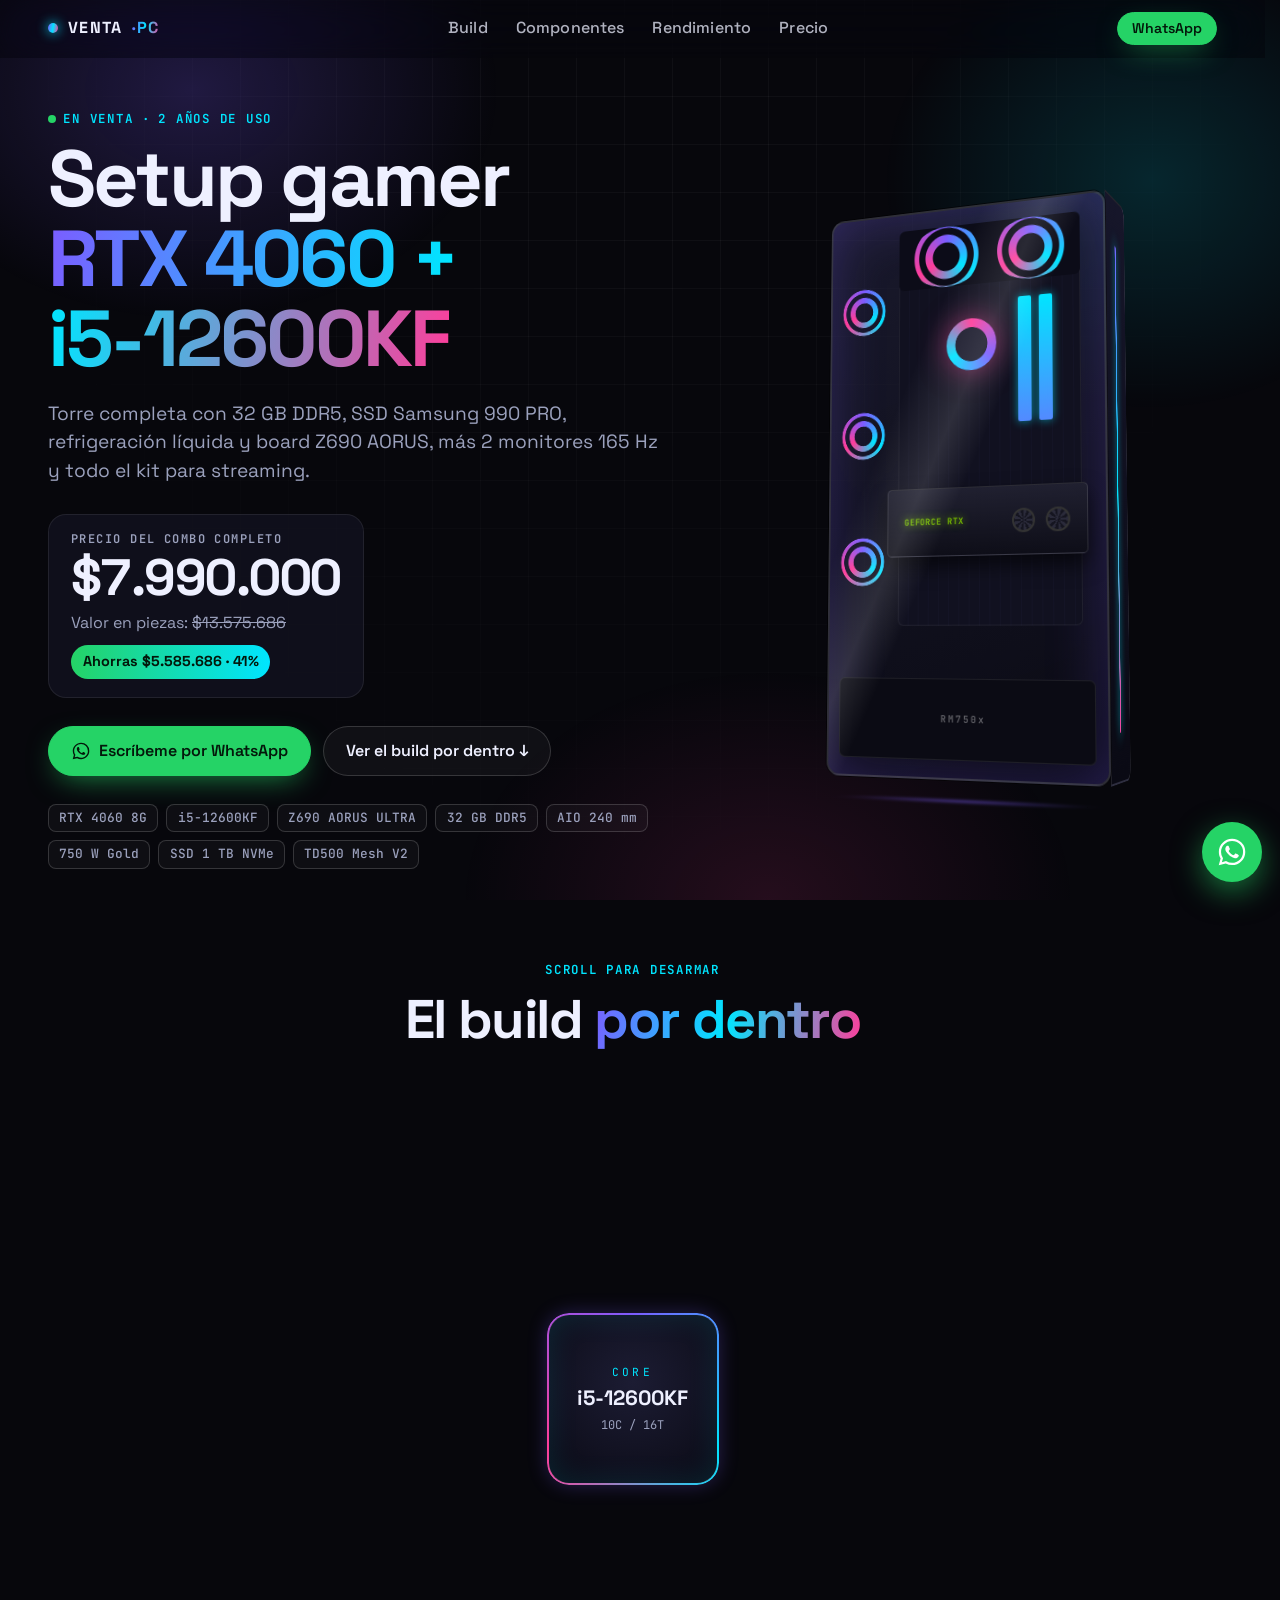
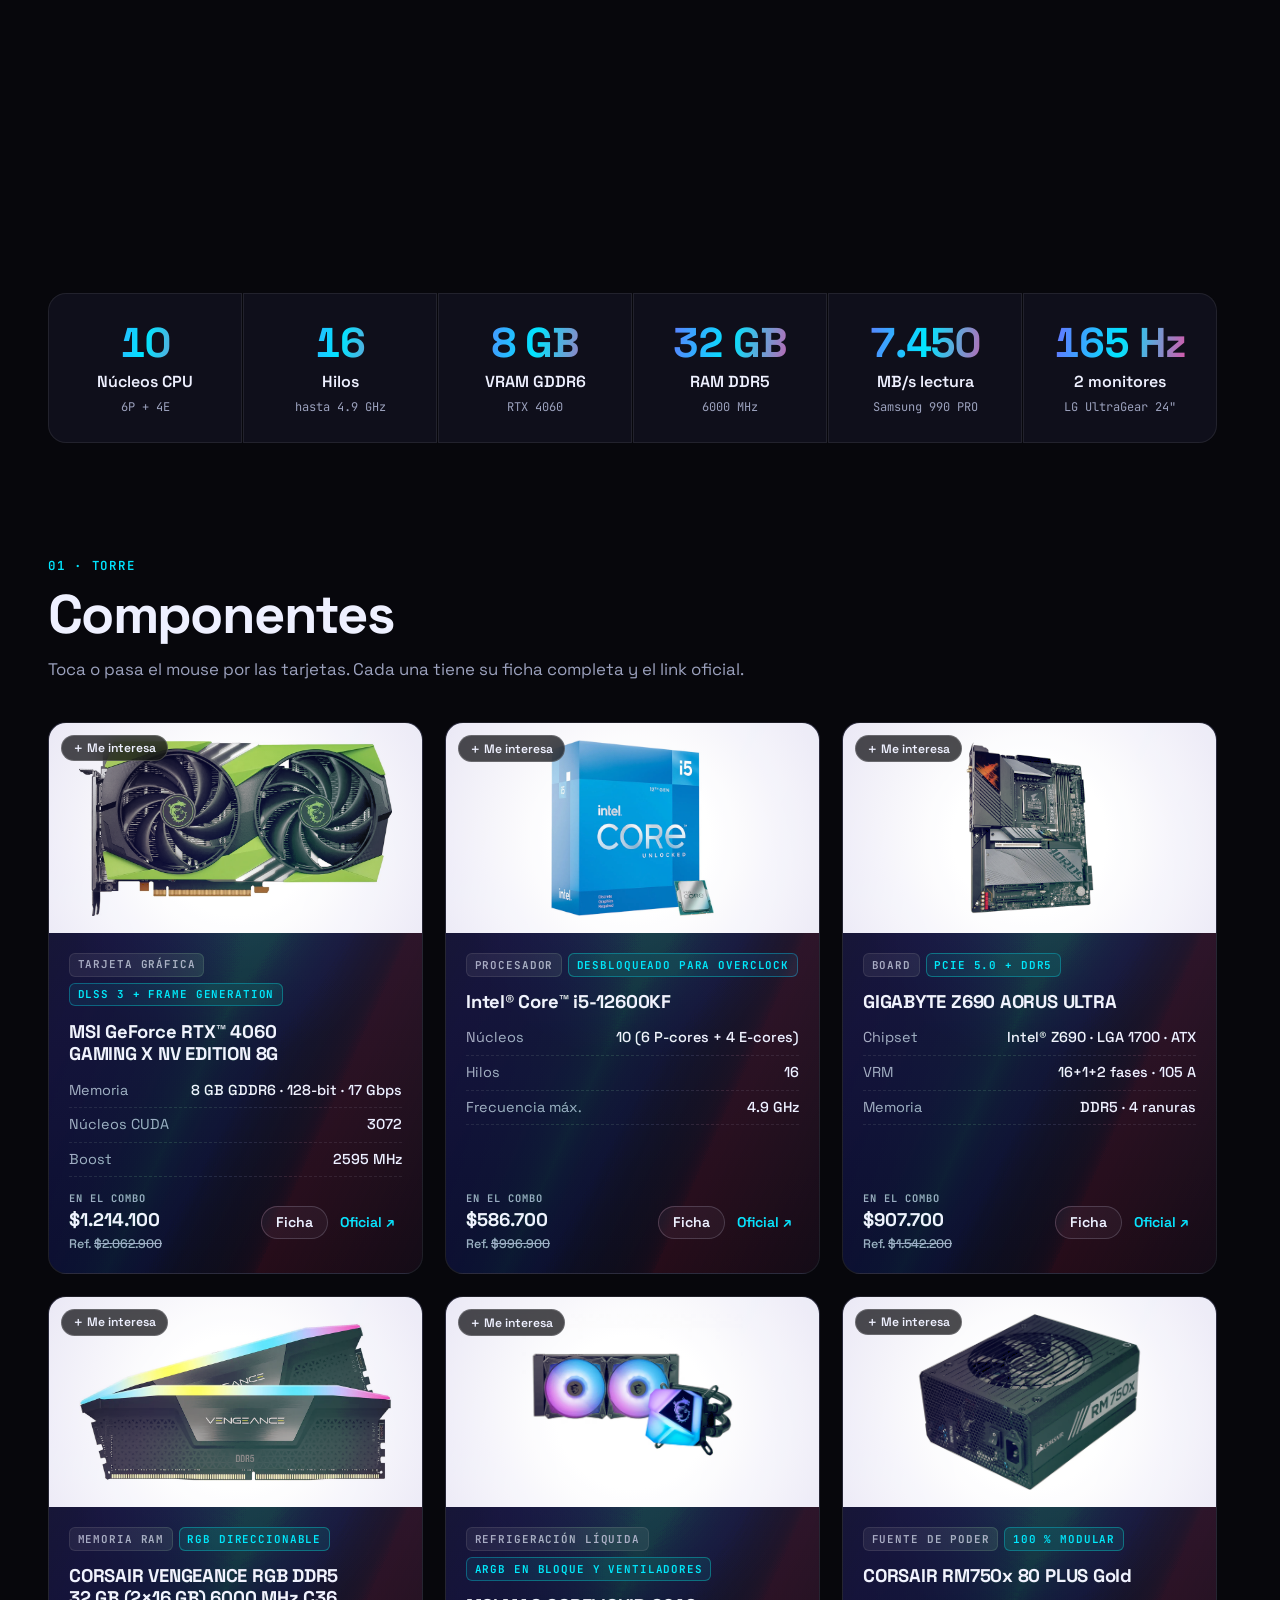
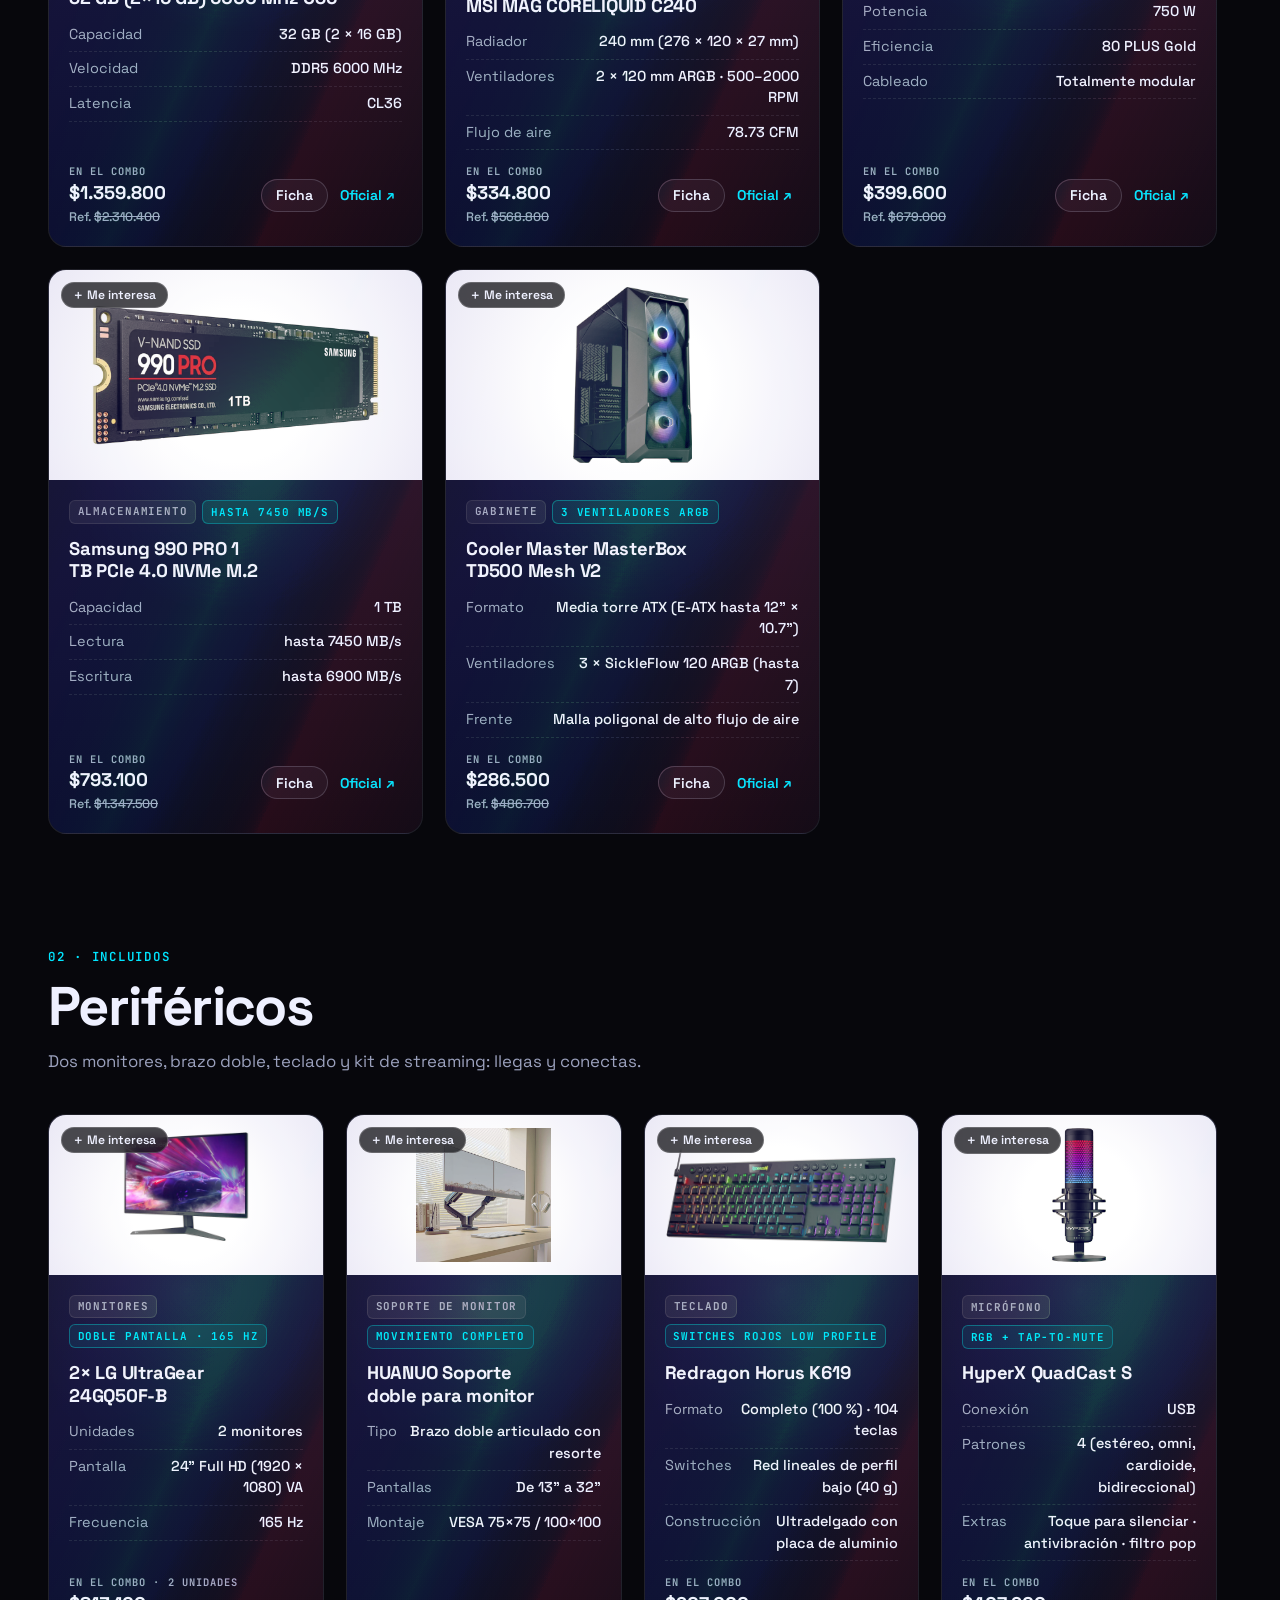
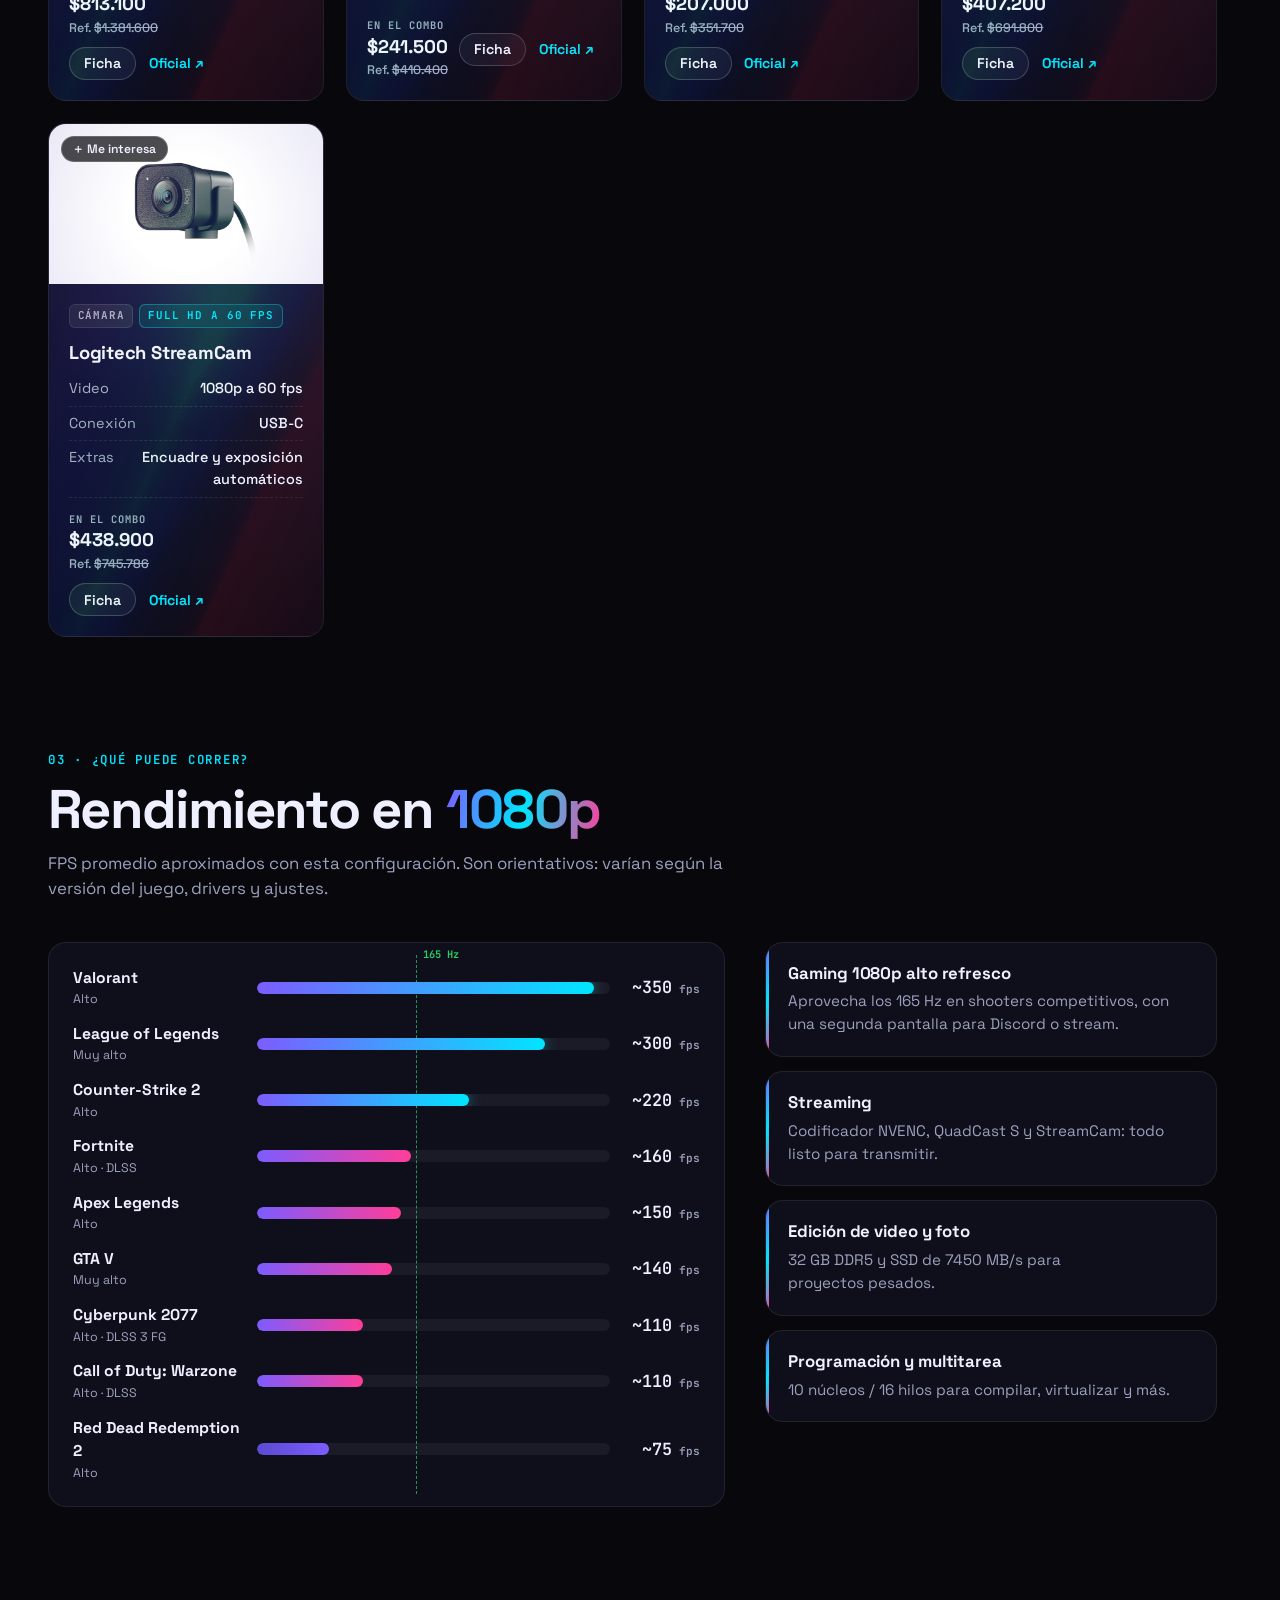
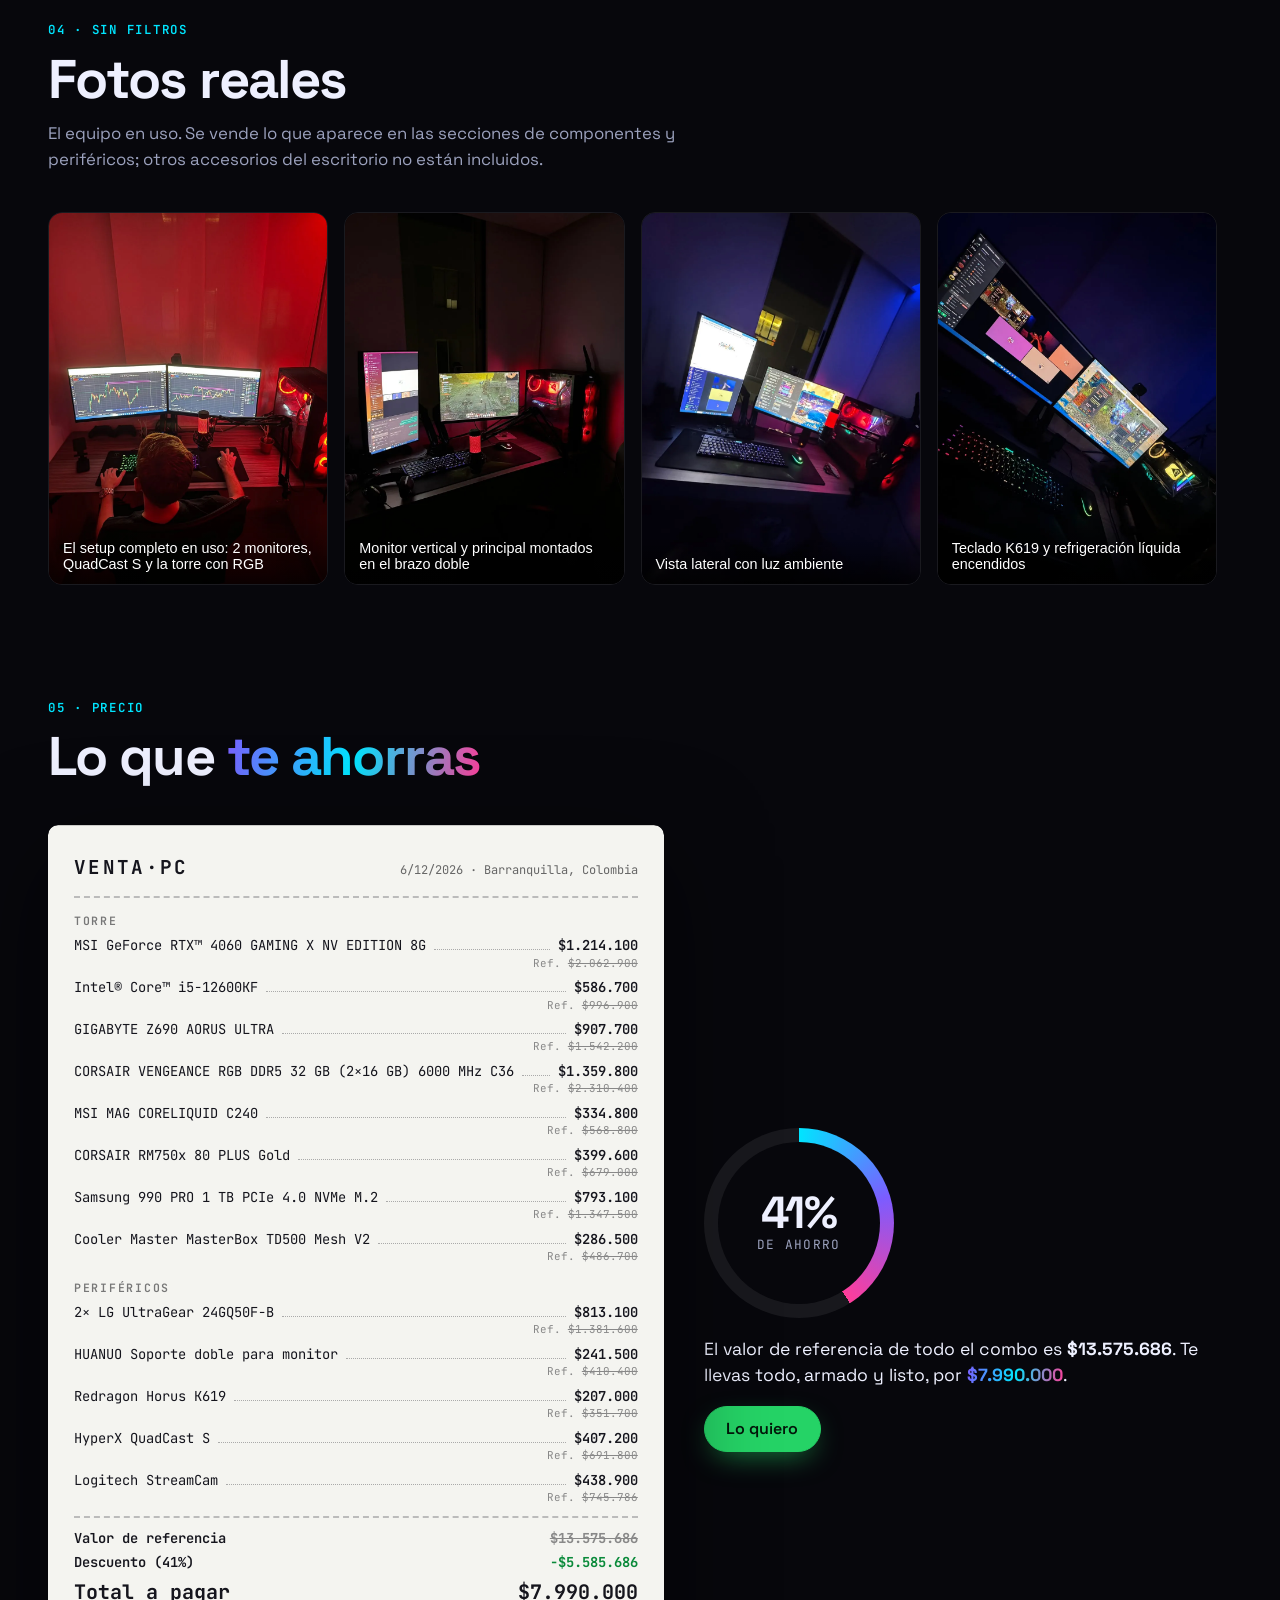
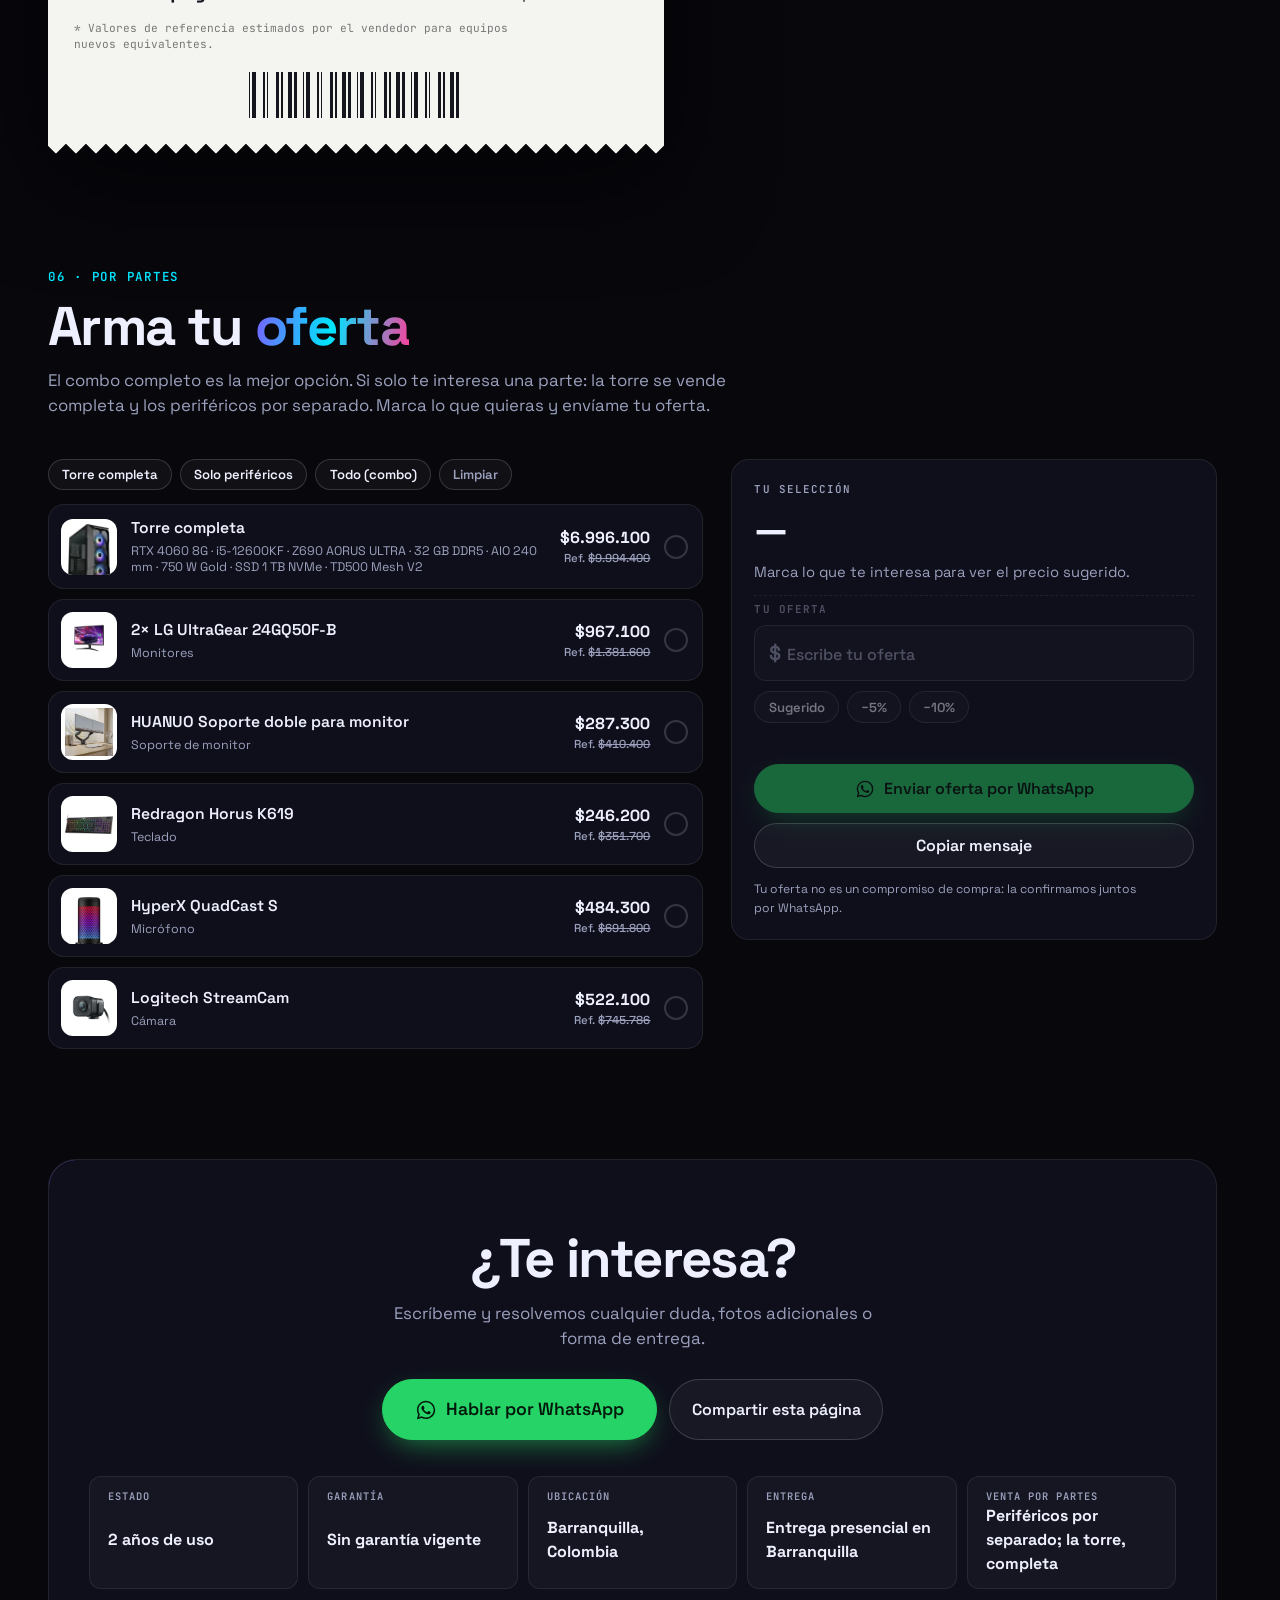
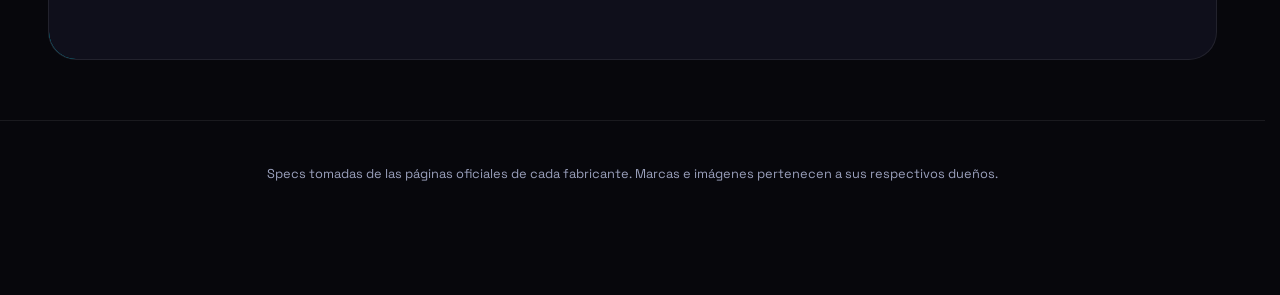
==== commit 4715d065: "Arma tu oferta: venta por partes con oferta por WhatsApp - Nueva sección "Arma tu oferta" después de" ====
--- a/index.html
+++ b/index.html
@@ -156,6 +156,16 @@
       </div>
     </section>
 
+    <!-- ARMA TU OFERTA (venta por partes; se muestra si ventaPorPartes está activo) -->
+    <section id="oferta" class="section" hidden>
+      <div class="section__head">
+        <p class="eyebrow">06 · Por partes</p>
+        <h2>Arma tu <span class="grad">oferta</span></h2>
+        <p class="muted">El combo completo es la mejor opción. Si solo te interesa una parte: la torre se vende completa y los periféricos por separado. Marca lo que quieras y envíame tu oferta.</p>
+      </div>
+      <div id="ofertaBox"></div>
+    </section>
+
     <!-- CONTACTO -->
     <section id="contacto" class="section contact">
       <div class="contact__box">
@@ -182,6 +192,12 @@
     <svg viewBox="0 0 24 24" aria-hidden="true"><use href="#i-wa"/></svg>
   </a>
 
+  <!-- Barra de la oferta: aparece al marcar la primera pieza -->
+  <div class="oferta-barra" id="ofertaBarra" role="region" aria-label="Tu oferta">
+    <div class="oferta-barra__txt"><small data-o="corto"></small><b data-o="sugerido"></b></div>
+    <button class="btn btn--sm btn--wa" type="button" data-o-abrir>Hacer oferta</button>
+  </div>
+
   <!-- Modal de detalle -->
   <dialog class="modal" id="modal">
     <div class="modal__grab" aria-hidden="true"></div>
--- a/css/styles.css
+++ b/css/styles.css
@@ -325,7 +325,6 @@
 .price-src { font: 400 .72rem/1.4 var(--font); color: var(--muted); margin-top: 4px; max-width: 34ch; }
 .card__price small { font: 600 .65rem/1.4 var(--mono); text-transform: uppercase; letter-spacing: .1em; color: var(--muted); }
 .card__ref { font: 500 .78rem/1.4 var(--font); color: var(--muted); margin-top: 2px; }
-.card__ref .off { color: var(--wa); font-weight: 700; } /* % de descuento de la pieza */
 .card__btns { display: flex; gap: 6px; align-items: center; }
 .cards--sm { grid-template-columns: repeat(auto-fill, minmax(230px, 1fr)); }
 .cards--sm .card__visual { height: 160px; }
@@ -410,8 +409,7 @@
 .receipt__paper li b { flex: none; font-weight: 600; }
 .receipt__paper li.has-ref { display: block; }
 .receipt__row { display: flex; align-items: baseline; gap: 8px; min-width: 0; }
-.receipt__was { display: block; text-align: right; font-size: .68rem; color: #888; margin-top: -1px; } /* referencia tachada y % bajo cada pieza */
-.receipt__was b { color: #0a8a3a; font-weight: 600; }
+.receipt__was { display: block; text-align: right; font-size: .68rem; color: #888; margin-top: -1px; } /* referencia tachada bajo cada pieza */
 .receipt__paper li.is-sold { text-decoration: line-through; opacity: .5; }
 .receipt__tot { display: flex; justify-content: space-between; gap: 12px; padding-top: 10px; margin-top: 10px; border-top: 2px dashed #bbb; font-weight: 600; }
 .receipt__tot + .receipt__tot { border-top: 0; margin-top: 0; padding-top: 4px; }
@@ -519,6 +517,77 @@
   .modal__info { padding: 20px; }
 }
 
+/* ARMA TU OFERTA (venta por partes) */
+.oferta { display: grid; grid-template-columns: minmax(0, 1.35fr) minmax(0, 1fr); gap: 28px; align-items: start; }
+.oferta__atajos { display: flex; flex-wrap: wrap; gap: 8px; margin-bottom: 14px; }
+.chip { font: 600 .82rem/1 var(--font); padding: .62em 1em; border-radius: 999px; border: 1px solid var(--line-2); background: rgba(255,255,255,.04); color: var(--text); cursor: pointer; transition: border-color .2s ease, background-color .2s ease, scale var(--dur-press) var(--ease-out); }
+.chip:active { scale: .96; transition-duration: .2s, .2s, var(--dur-press-in); }
+.chip--suave { color: var(--muted); }
+.chip--combo { margin-left: 4px; padding: .45em .8em; font-size: .78rem; border-color: rgba(37,211,102,.5); color: var(--wa); vertical-align: 1px; }
+@media (hover: hover) and (pointer: fine) { .chip:hover { border-color: var(--cyan); } .oferta__item:not(:disabled):hover { border-color: var(--line-2); } }
+.oferta__lista { list-style: none; margin: 0; padding: 0; display: grid; gap: 10px; }
+/* Cada fila es un botón grande: se marca y desmarca al instante (sin animación, se toca seguido) */
+.oferta__item { width: 100%; display: grid; grid-template-columns: 56px minmax(0, 1fr) auto 24px; align-items: center; gap: 14px; padding: 12px 14px 12px 12px; border-radius: 16px; border: 1px solid var(--line); background: var(--surface); color: var(--text); font: inherit; text-align: left; cursor: pointer; transition: scale var(--dur-press) var(--ease-out); }
+.oferta__item:active:not(:disabled) { scale: .985; transition-duration: var(--dur-press-in); }
+.oferta__item.on { border-color: rgba(0,229,255,.55); background: rgba(0,229,255,.07); }
+.oferta__item:disabled { opacity: .45; cursor: not-allowed; }
+.oferta__foto { width: 56px; height: 56px; border-radius: 12px; background: #fff; display: grid; place-items: center; overflow: hidden; }
+.oferta__foto img { width: 86%; height: 86%; object-fit: contain; }
+.oferta__txt { display: grid; gap: 2px; min-width: 0; }
+.oferta__txt b { font-weight: 600; font-size: .98rem; overflow: hidden; text-overflow: ellipsis; white-space: nowrap; }
+.oferta__txt small { color: var(--muted); font-size: .78rem; line-height: 1.35; display: -webkit-box; -webkit-line-clamp: 2; -webkit-box-orient: vertical; overflow: hidden; }
+.oferta__precio { display: grid; justify-items: end; font-weight: 700; font-variant-numeric: tabular-nums; white-space: nowrap; }
+.oferta__precio small { font-weight: 500; font-size: .72rem; color: var(--muted); }
+.oferta__check { width: 24px; height: 24px; border-radius: 50%; border: 2px solid var(--line-2); display: grid; place-items: center; }
+.oferta__item.on .oferta__check { background: var(--cyan); border-color: var(--cyan); }
+.oferta__item.on .oferta__check::after { content: ""; width: 10px; height: 6px; border: solid #03170a; border-width: 0 0 2.5px 2.5px; rotate: -45deg; translate: 0 -1px; }
+.oferta__resumen { position: sticky; top: 84px; display: grid; gap: 12px; padding: 22px; border-radius: var(--radius); background: var(--surface); border: 1px solid var(--line); }
+.oferta__label { font: 600 .68rem/1.4 var(--mono); text-transform: uppercase; letter-spacing: .1em; color: var(--muted); display: grid; gap: 8px; }
+.oferta__sugerido { font-size: clamp(1.9rem, 4vw, 2.4rem); font-weight: 700; letter-spacing: -.03em; line-height: 1.05; font-variant-numeric: tabular-nums; }
+.oferta__nota { margin: 0; color: var(--muted); font-size: .92rem; }
+.oferta__nota b { color: var(--text); }
+.oferta__campo { display: grid; gap: 10px; padding-top: 6px; border-top: 1px dashed var(--line-2); }
+.oferta__campo.is-off { opacity: .45; }
+.oferta__input { display: flex; align-items: center; gap: 6px; padding: 0 14px; border-radius: 12px; border: 1px solid var(--line-2); background: rgba(255,255,255,.04); font: 600 1.25rem/1 var(--font); color: var(--muted); text-transform: none; letter-spacing: 0; transition: border-color .2s ease; }
+.oferta__input:focus-within { border-color: var(--cyan); }
+.oferta__input input { flex: 1; min-width: 0; padding: 14px 0; border: 0; outline: 0; background: none; color: var(--text); font: 600 max(16px, 1.25rem)/1 var(--font); font-variant-numeric: tabular-nums; }
+.oferta__input input::placeholder { color: var(--muted); font-weight: 500; font-size: 1rem; }
+.oferta__rapidos { display: flex; flex-wrap: wrap; gap: 8px; }
+.oferta__aviso { margin: 0; min-height: 1.4em; font-size: .86rem; color: #ffb454; }
+.oferta__acciones { display: grid; gap: 10px; }
+.oferta__acciones .btn { width: 100%; white-space: normal; text-align: center; }
+.btn.is-disabled { opacity: .45; pointer-events: none; }
+.oferta__legal { margin: 0; font-size: .76rem; color: var(--muted); }
+.modal__body:has(.modal__oferta) { display: block; }
+.modal__oferta { padding: 26px 18px 22px; }
+.modal__oferta h3 { font-size: 1.4rem; margin: 0 0 16px; }
+.modal__oferta .oferta { grid-template-columns: minmax(0, 1fr); }
+.modal__oferta .oferta__resumen { position: static; }
+@media (max-width: 900px) {
+  .oferta { grid-template-columns: minmax(0, 1fr); }
+  .oferta__resumen { position: static; }
+}
+@media (max-width: 480px) {
+  .oferta__item { grid-template-columns: 48px minmax(0, 1fr) auto 22px; gap: 10px; padding: 10px; }
+  .oferta__foto { width: 48px; height: 48px; }
+}
+/* "Me interesa" sobre la foto de cada tarjeta */
+.interes { position: absolute; top: 12px; left: 12px; z-index: 3; padding: .5em .85em; border-radius: 999px; border: 1px solid rgba(255,255,255,.18); background: rgba(7,7,12,.72); backdrop-filter: blur(8px); -webkit-backdrop-filter: blur(8px); color: var(--text); font: 600 .76rem/1 var(--font); cursor: pointer; transition: scale var(--dur-press) var(--ease-out); }
+.interes:active { scale: .95; transition-duration: var(--dur-press-in); }
+.interes.on, .interes-btn.on { background: var(--cyan); border-color: var(--cyan); color: #03170a; }
+/* Barrita de la oferta: sube desde abajo al marcar la primera pieza */
+.oferta-barra { position: fixed; z-index: 59; bottom: calc(18px + env(safe-area-inset-bottom, 0px)); left: calc(12px + env(safe-area-inset-left, 0px)); right: calc(90px + env(safe-area-inset-right, 0px));
+  display: flex; align-items: center; justify-content: space-between; gap: 12px; padding: 8px 8px 8px 16px; border-radius: 18px;
+  background: rgba(20,20,34,.82); backdrop-filter: blur(20px) saturate(180%); -webkit-backdrop-filter: blur(20px) saturate(180%); border: 1px solid var(--line-2); box-shadow: 0 16px 40px rgba(0,0,0,.45);
+  transform: translateY(calc(100% + 40px)); opacity: 0; visibility: hidden;
+  transition: transform 320ms var(--ease-out), opacity 200ms ease, visibility 0s linear 320ms; }
+.oferta-barra.is-visible { transform: none; opacity: 1; visibility: visible; transition-delay: 0s; }
+html:has(.modal[open]) .oferta-barra { opacity: 0; visibility: hidden; }
+.oferta-barra__txt { display: grid; min-width: 0; }
+.oferta-barra__txt small { font: 600 .66rem/1.4 var(--mono); text-transform: uppercase; letter-spacing: .08em; color: var(--muted); overflow: hidden; text-overflow: ellipsis; white-space: nowrap; }
+.oferta-barra__txt b { font-size: 1.05rem; font-variant-numeric: tabular-nums; }
+@media (min-width: 721px) { .oferta-barra { left: calc(50% - 220px); right: auto; width: 440px; } }
+
 /* Toast */
 .toast { position: fixed; left: 50%; bottom: calc(96px + env(safe-area-inset-bottom, 0px)); z-index: 80; translate: -50% 20px; opacity: 0; pointer-events: none; padding: 12px 18px; border-radius: 12px; background: #1d1d30; border: 1px solid var(--line-2); transition: opacity 250ms var(--ease-out), translate 250ms var(--ease-out); max-width: calc(100vw - 32px); text-align: center; }
 .toast.show { opacity: 1; translate: -50% 0; }
@@ -544,6 +613,8 @@
   .explode__progress { display: none; }
   html { scroll-behavior: auto; }
   .nav::after { transition: opacity .2s ease !important; } /* la sombra de la barra se funde, no salta */
+  .oferta-barra { transform: none; transition: opacity .2s ease, visibility 0s linear .2s !important; }
+  .oferta-barra.is-visible { transition: opacity .2s ease !important; }
   /* Al pasar el mouse nada se levanta ni se agranda (solo cambian colores y bordes) */
   .btn:hover, .thumb:hover { transform: none; }
   .card:hover .visual img, .shot:hover img { transform: none; }
@@ -553,6 +624,7 @@
 @media (prefers-reduced-transparency: reduce) {
   :root { --surface: #141422; }
   .nav { background: var(--bg); backdrop-filter: none; -webkit-backdrop-filter: none; }
+  .oferta-barra, .interes { background: #141422; backdrop-filter: none; -webkit-backdrop-filter: none; }
   .node { backdrop-filter: none; -webkit-backdrop-filter: none; }
   .modal::backdrop { background: rgba(3,3,8,.9); backdrop-filter: none; }
   .modal__close { background: #000; }
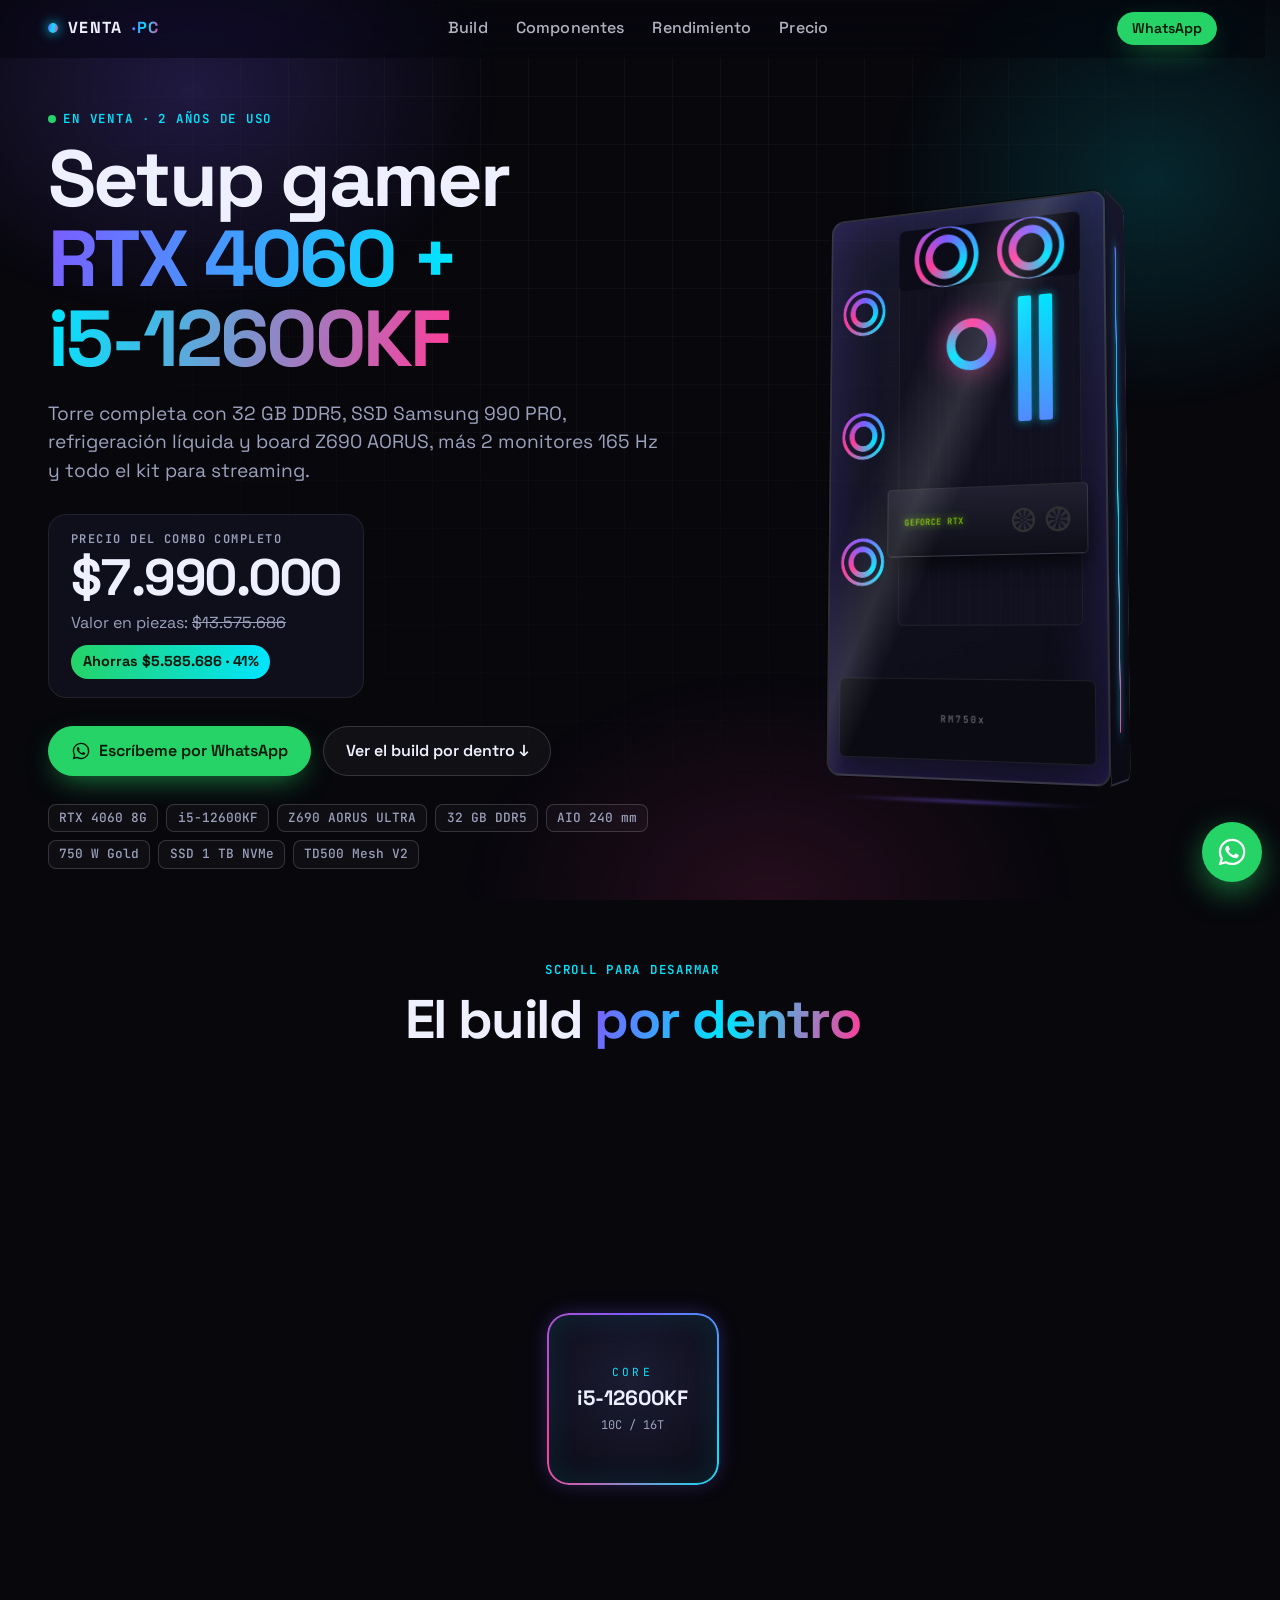
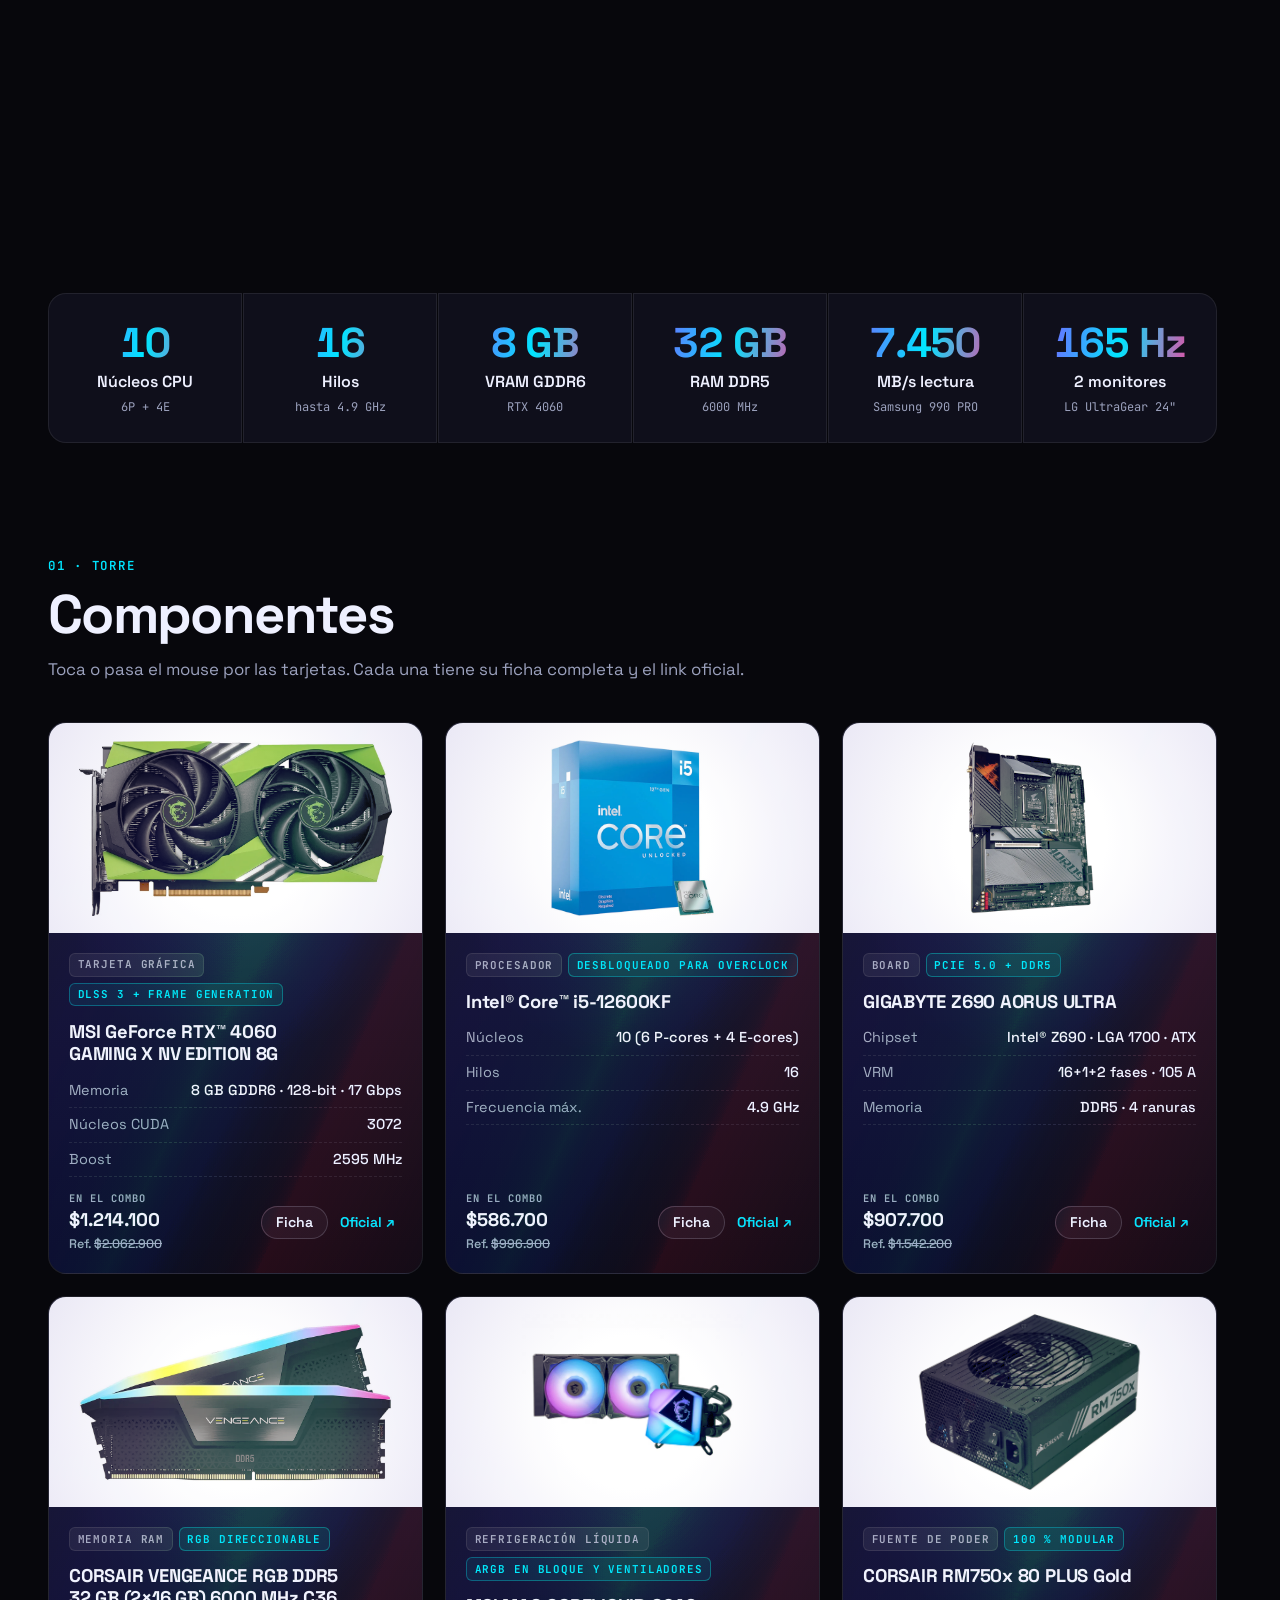
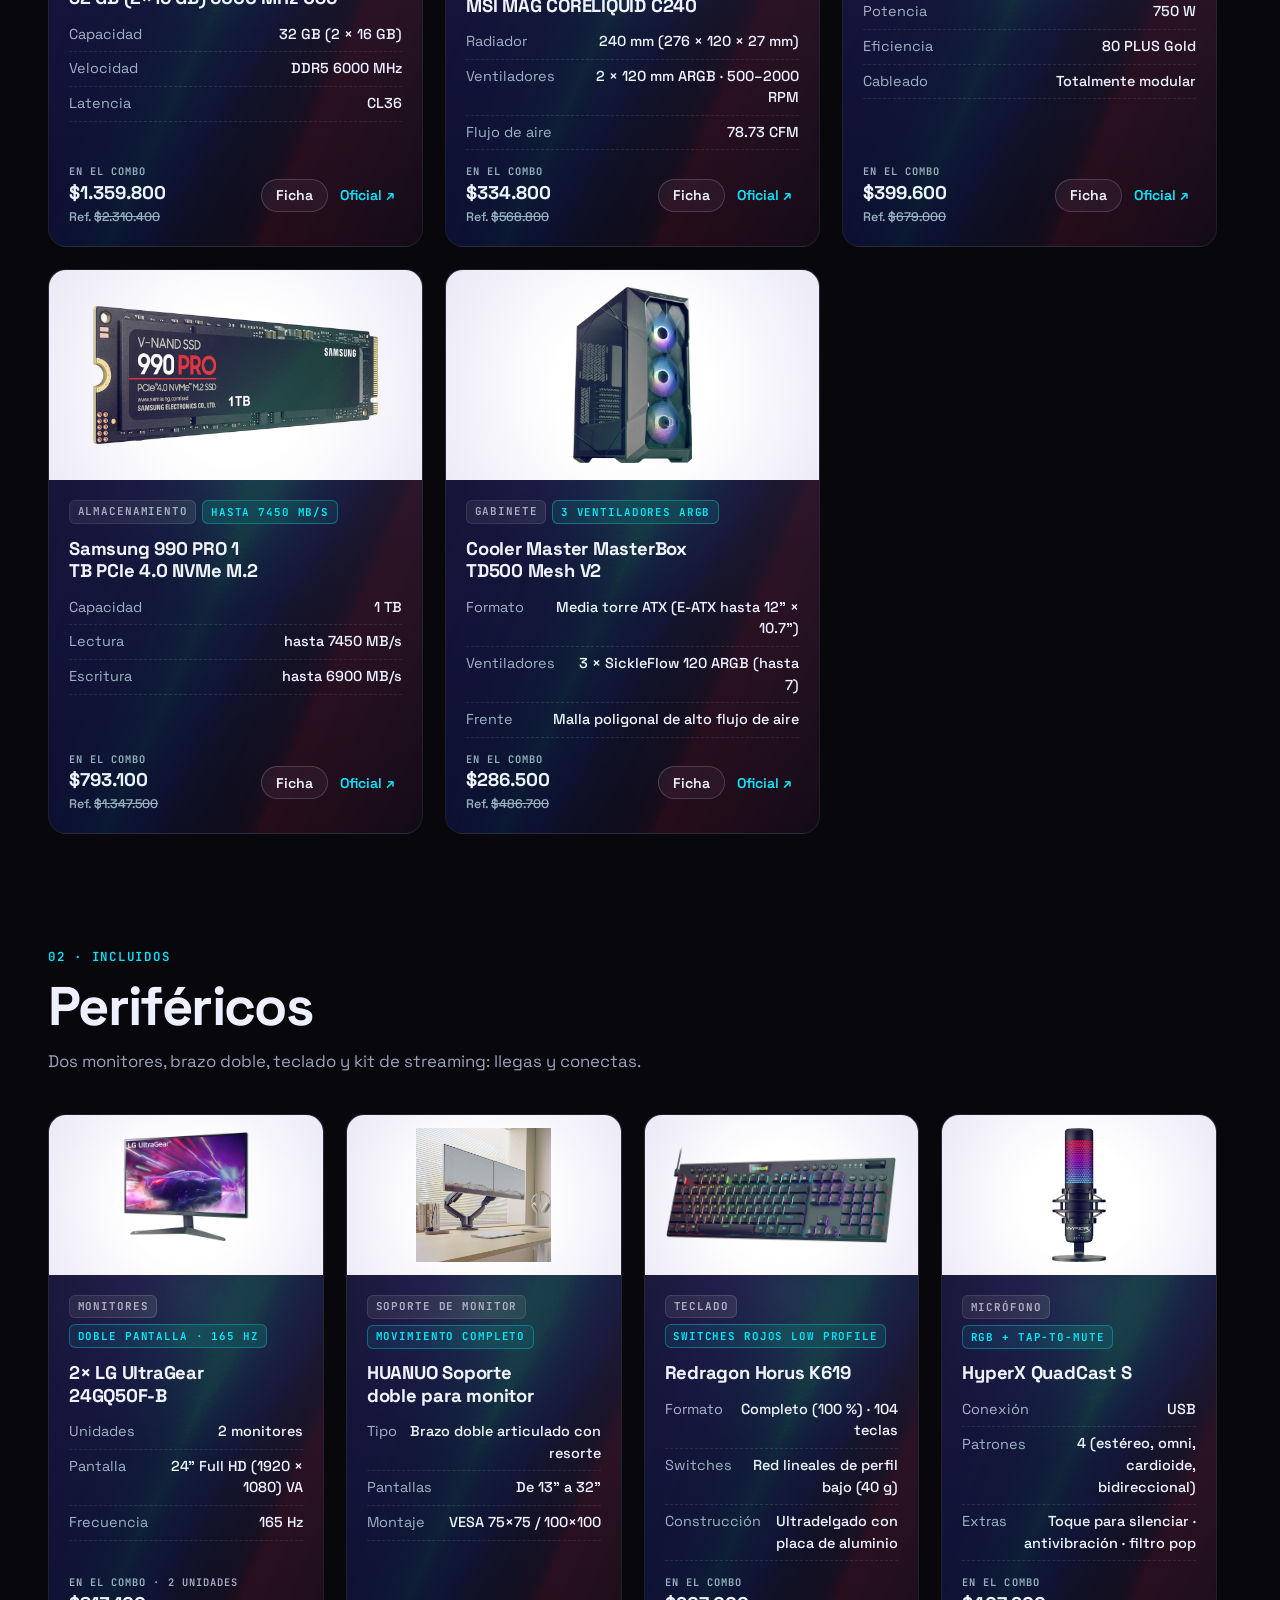
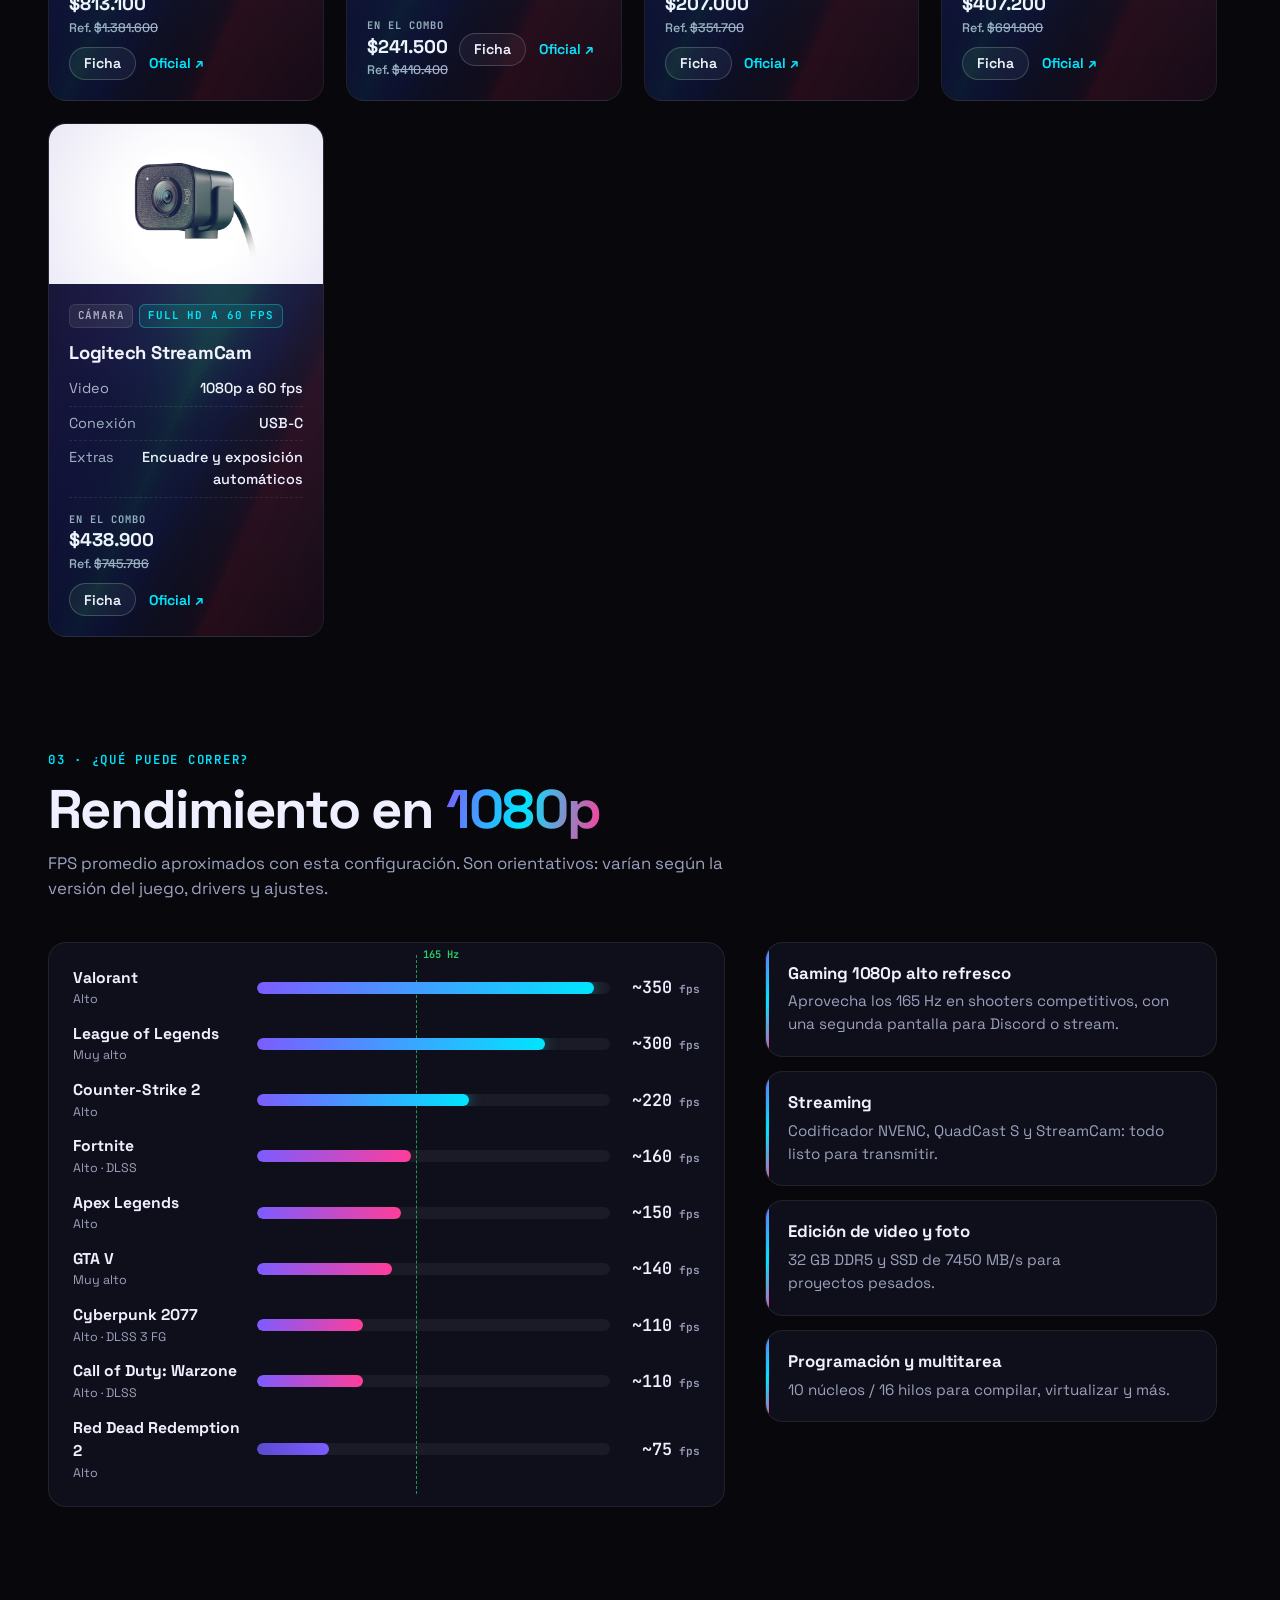
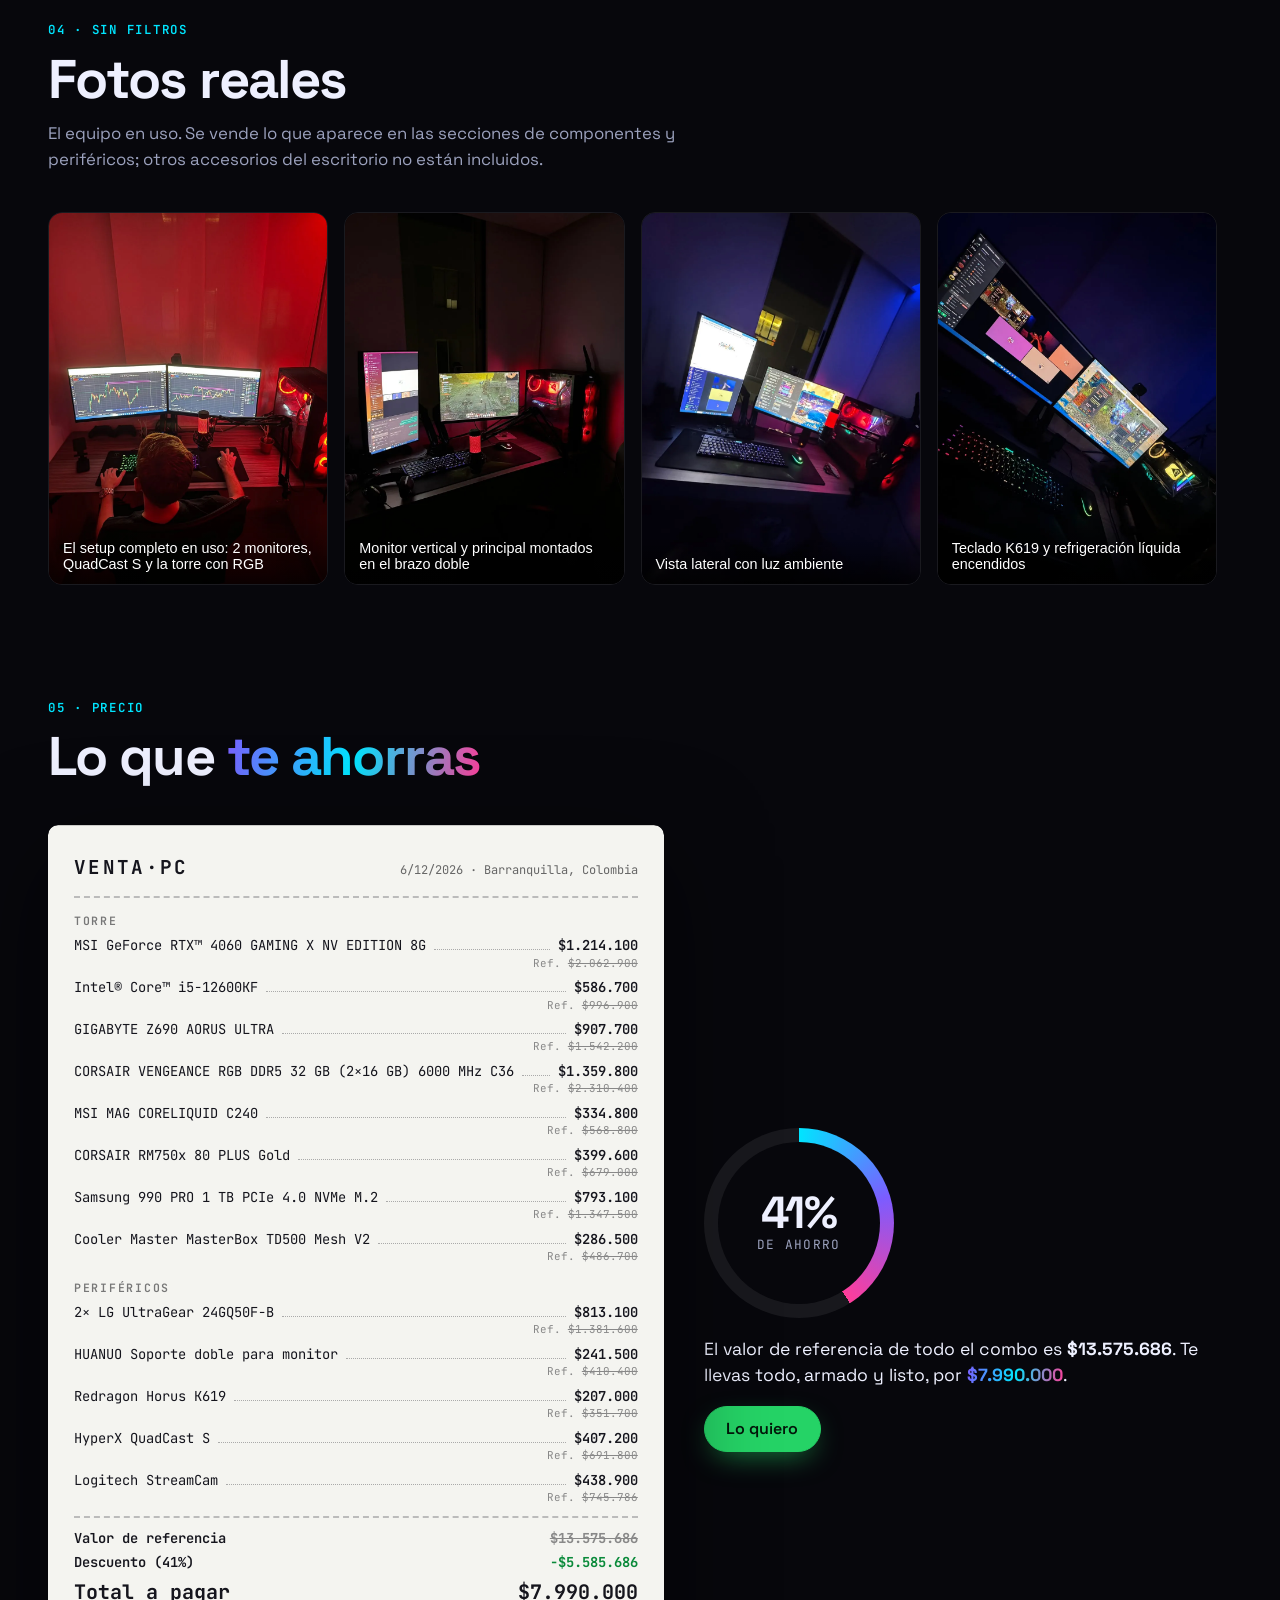
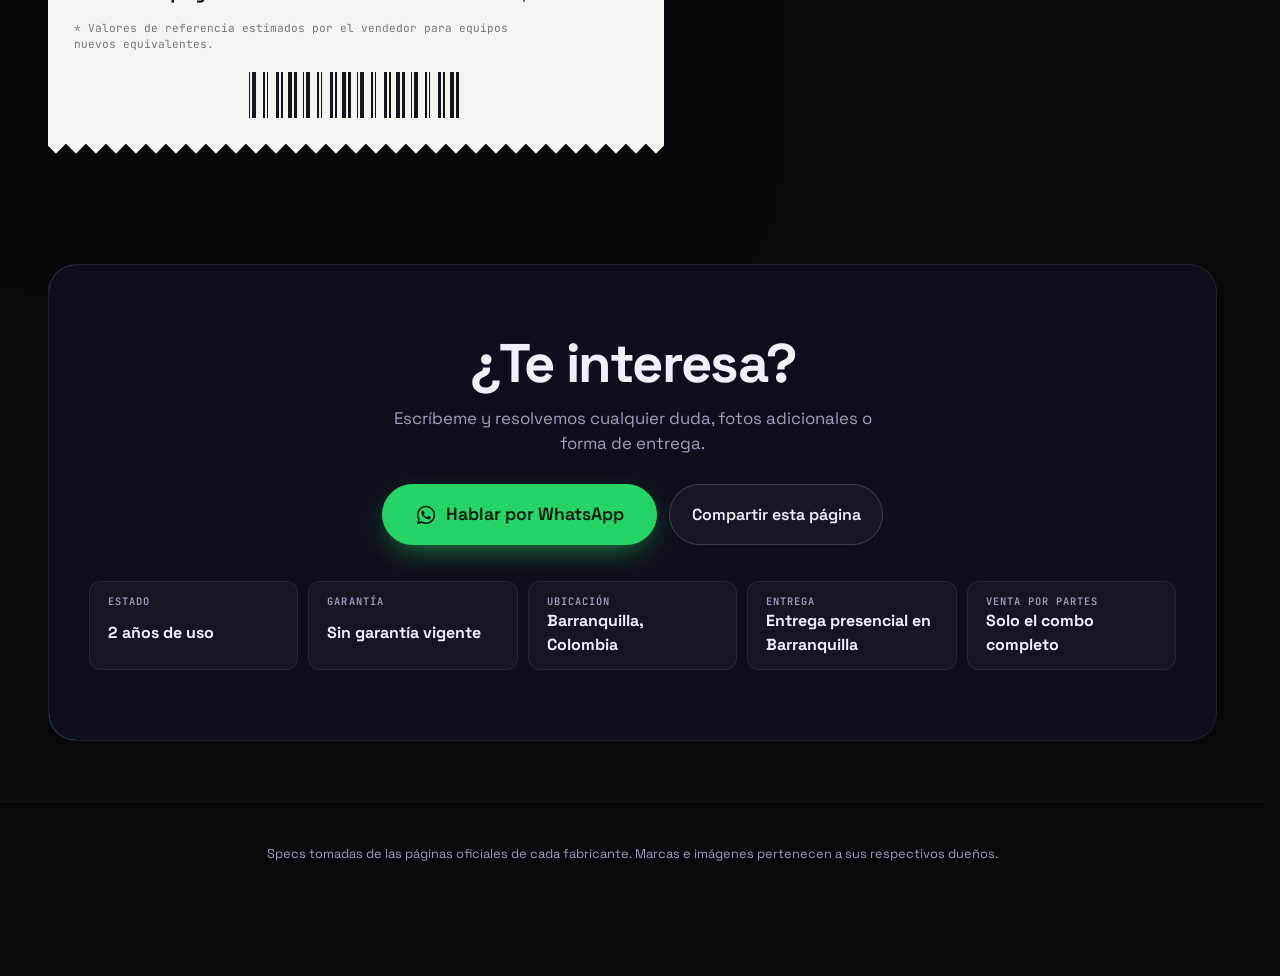
==== commit e53301ad: "Quitar "Arma tu oferta": se vende solo el combo completo Deshace 4715d06 (venta por partes). El vend" ====
--- a/index.html
+++ b/index.html
@@ -156,16 +156,6 @@
       </div>
     </section>
 
-    <!-- ARMA TU OFERTA (venta por partes; se muestra si ventaPorPartes está activo) -->
-    <section id="oferta" class="section" hidden>
-      <div class="section__head">
-        <p class="eyebrow">06 · Por partes</p>
-        <h2>Arma tu <span class="grad">oferta</span></h2>
-        <p class="muted">El combo completo es la mejor opción. Si solo te interesa una parte: la torre se vende completa y los periféricos por separado. Marca lo que quieras y envíame tu oferta.</p>
-      </div>
-      <div id="ofertaBox"></div>
-    </section>
-
     <!-- CONTACTO -->
     <section id="contacto" class="section contact">
       <div class="contact__box">
@@ -192,12 +182,6 @@
     <svg viewBox="0 0 24 24" aria-hidden="true"><use href="#i-wa"/></svg>
   </a>
 
-  <!-- Barra de la oferta: aparece al marcar la primera pieza -->
-  <div class="oferta-barra" id="ofertaBarra" role="region" aria-label="Tu oferta">
-    <div class="oferta-barra__txt"><small data-o="corto"></small><b data-o="sugerido"></b></div>
-    <button class="btn btn--sm btn--wa" type="button" data-o-abrir>Hacer oferta</button>
-  </div>
-
   <!-- Modal de detalle -->
   <dialog class="modal" id="modal">
     <div class="modal__grab" aria-hidden="true"></div>
--- a/css/styles.css
+++ b/css/styles.css
@@ -517,77 +517,6 @@
   .modal__info { padding: 20px; }
 }
 
-/* ARMA TU OFERTA (venta por partes) */
-.oferta { display: grid; grid-template-columns: minmax(0, 1.35fr) minmax(0, 1fr); gap: 28px; align-items: start; }
-.oferta__atajos { display: flex; flex-wrap: wrap; gap: 8px; margin-bottom: 14px; }
-.chip { font: 600 .82rem/1 var(--font); padding: .62em 1em; border-radius: 999px; border: 1px solid var(--line-2); background: rgba(255,255,255,.04); color: var(--text); cursor: pointer; transition: border-color .2s ease, background-color .2s ease, scale var(--dur-press) var(--ease-out); }
-.chip:active { scale: .96; transition-duration: .2s, .2s, var(--dur-press-in); }
-.chip--suave { color: var(--muted); }
-.chip--combo { margin-left: 4px; padding: .45em .8em; font-size: .78rem; border-color: rgba(37,211,102,.5); color: var(--wa); vertical-align: 1px; }
-@media (hover: hover) and (pointer: fine) { .chip:hover { border-color: var(--cyan); } .oferta__item:not(:disabled):hover { border-color: var(--line-2); } }
-.oferta__lista { list-style: none; margin: 0; padding: 0; display: grid; gap: 10px; }
-/* Cada fila es un botón grande: se marca y desmarca al instante (sin animación, se toca seguido) */
-.oferta__item { width: 100%; display: grid; grid-template-columns: 56px minmax(0, 1fr) auto 24px; align-items: center; gap: 14px; padding: 12px 14px 12px 12px; border-radius: 16px; border: 1px solid var(--line); background: var(--surface); color: var(--text); font: inherit; text-align: left; cursor: pointer; transition: scale var(--dur-press) var(--ease-out); }
-.oferta__item:active:not(:disabled) { scale: .985; transition-duration: var(--dur-press-in); }
-.oferta__item.on { border-color: rgba(0,229,255,.55); background: rgba(0,229,255,.07); }
-.oferta__item:disabled { opacity: .45; cursor: not-allowed; }
-.oferta__foto { width: 56px; height: 56px; border-radius: 12px; background: #fff; display: grid; place-items: center; overflow: hidden; }
-.oferta__foto img { width: 86%; height: 86%; object-fit: contain; }
-.oferta__txt { display: grid; gap: 2px; min-width: 0; }
-.oferta__txt b { font-weight: 600; font-size: .98rem; overflow: hidden; text-overflow: ellipsis; white-space: nowrap; }
-.oferta__txt small { color: var(--muted); font-size: .78rem; line-height: 1.35; display: -webkit-box; -webkit-line-clamp: 2; -webkit-box-orient: vertical; overflow: hidden; }
-.oferta__precio { display: grid; justify-items: end; font-weight: 700; font-variant-numeric: tabular-nums; white-space: nowrap; }
-.oferta__precio small { font-weight: 500; font-size: .72rem; color: var(--muted); }
-.oferta__check { width: 24px; height: 24px; border-radius: 50%; border: 2px solid var(--line-2); display: grid; place-items: center; }
-.oferta__item.on .oferta__check { background: var(--cyan); border-color: var(--cyan); }
-.oferta__item.on .oferta__check::after { content: ""; width: 10px; height: 6px; border: solid #03170a; border-width: 0 0 2.5px 2.5px; rotate: -45deg; translate: 0 -1px; }
-.oferta__resumen { position: sticky; top: 84px; display: grid; gap: 12px; padding: 22px; border-radius: var(--radius); background: var(--surface); border: 1px solid var(--line); }
-.oferta__label { font: 600 .68rem/1.4 var(--mono); text-transform: uppercase; letter-spacing: .1em; color: var(--muted); display: grid; gap: 8px; }
-.oferta__sugerido { font-size: clamp(1.9rem, 4vw, 2.4rem); font-weight: 700; letter-spacing: -.03em; line-height: 1.05; font-variant-numeric: tabular-nums; }
-.oferta__nota { margin: 0; color: var(--muted); font-size: .92rem; }
-.oferta__nota b { color: var(--text); }
-.oferta__campo { display: grid; gap: 10px; padding-top: 6px; border-top: 1px dashed var(--line-2); }
-.oferta__campo.is-off { opacity: .45; }
-.oferta__input { display: flex; align-items: center; gap: 6px; padding: 0 14px; border-radius: 12px; border: 1px solid var(--line-2); background: rgba(255,255,255,.04); font: 600 1.25rem/1 var(--font); color: var(--muted); text-transform: none; letter-spacing: 0; transition: border-color .2s ease; }
-.oferta__input:focus-within { border-color: var(--cyan); }
-.oferta__input input { flex: 1; min-width: 0; padding: 14px 0; border: 0; outline: 0; background: none; color: var(--text); font: 600 max(16px, 1.25rem)/1 var(--font); font-variant-numeric: tabular-nums; }
-.oferta__input input::placeholder { color: var(--muted); font-weight: 500; font-size: 1rem; }
-.oferta__rapidos { display: flex; flex-wrap: wrap; gap: 8px; }
-.oferta__aviso { margin: 0; min-height: 1.4em; font-size: .86rem; color: #ffb454; }
-.oferta__acciones { display: grid; gap: 10px; }
-.oferta__acciones .btn { width: 100%; white-space: normal; text-align: center; }
-.btn.is-disabled { opacity: .45; pointer-events: none; }
-.oferta__legal { margin: 0; font-size: .76rem; color: var(--muted); }
-.modal__body:has(.modal__oferta) { display: block; }
-.modal__oferta { padding: 26px 18px 22px; }
-.modal__oferta h3 { font-size: 1.4rem; margin: 0 0 16px; }
-.modal__oferta .oferta { grid-template-columns: minmax(0, 1fr); }
-.modal__oferta .oferta__resumen { position: static; }
-@media (max-width: 900px) {
-  .oferta { grid-template-columns: minmax(0, 1fr); }
-  .oferta__resumen { position: static; }
-}
-@media (max-width: 480px) {
-  .oferta__item { grid-template-columns: 48px minmax(0, 1fr) auto 22px; gap: 10px; padding: 10px; }
-  .oferta__foto { width: 48px; height: 48px; }
-}
-/* "Me interesa" sobre la foto de cada tarjeta */
-.interes { position: absolute; top: 12px; left: 12px; z-index: 3; padding: .5em .85em; border-radius: 999px; border: 1px solid rgba(255,255,255,.18); background: rgba(7,7,12,.72); backdrop-filter: blur(8px); -webkit-backdrop-filter: blur(8px); color: var(--text); font: 600 .76rem/1 var(--font); cursor: pointer; transition: scale var(--dur-press) var(--ease-out); }
-.interes:active { scale: .95; transition-duration: var(--dur-press-in); }
-.interes.on, .interes-btn.on { background: var(--cyan); border-color: var(--cyan); color: #03170a; }
-/* Barrita de la oferta: sube desde abajo al marcar la primera pieza */
-.oferta-barra { position: fixed; z-index: 59; bottom: calc(18px + env(safe-area-inset-bottom, 0px)); left: calc(12px + env(safe-area-inset-left, 0px)); right: calc(90px + env(safe-area-inset-right, 0px));
-  display: flex; align-items: center; justify-content: space-between; gap: 12px; padding: 8px 8px 8px 16px; border-radius: 18px;
-  background: rgba(20,20,34,.82); backdrop-filter: blur(20px) saturate(180%); -webkit-backdrop-filter: blur(20px) saturate(180%); border: 1px solid var(--line-2); box-shadow: 0 16px 40px rgba(0,0,0,.45);
-  transform: translateY(calc(100% + 40px)); opacity: 0; visibility: hidden;
-  transition: transform 320ms var(--ease-out), opacity 200ms ease, visibility 0s linear 320ms; }
-.oferta-barra.is-visible { transform: none; opacity: 1; visibility: visible; transition-delay: 0s; }
-html:has(.modal[open]) .oferta-barra { opacity: 0; visibility: hidden; }
-.oferta-barra__txt { display: grid; min-width: 0; }
-.oferta-barra__txt small { font: 600 .66rem/1.4 var(--mono); text-transform: uppercase; letter-spacing: .08em; color: var(--muted); overflow: hidden; text-overflow: ellipsis; white-space: nowrap; }
-.oferta-barra__txt b { font-size: 1.05rem; font-variant-numeric: tabular-nums; }
-@media (min-width: 721px) { .oferta-barra { left: calc(50% - 220px); right: auto; width: 440px; } }
-
 /* Toast */
 .toast { position: fixed; left: 50%; bottom: calc(96px + env(safe-area-inset-bottom, 0px)); z-index: 80; translate: -50% 20px; opacity: 0; pointer-events: none; padding: 12px 18px; border-radius: 12px; background: #1d1d30; border: 1px solid var(--line-2); transition: opacity 250ms var(--ease-out), translate 250ms var(--ease-out); max-width: calc(100vw - 32px); text-align: center; }
 .toast.show { opacity: 1; translate: -50% 0; }
@@ -613,8 +542,6 @@
   .explode__progress { display: none; }
   html { scroll-behavior: auto; }
   .nav::after { transition: opacity .2s ease !important; } /* la sombra de la barra se funde, no salta */
-  .oferta-barra { transform: none; transition: opacity .2s ease, visibility 0s linear .2s !important; }
-  .oferta-barra.is-visible { transition: opacity .2s ease !important; }
   /* Al pasar el mouse nada se levanta ni se agranda (solo cambian colores y bordes) */
   .btn:hover, .thumb:hover { transform: none; }
   .card:hover .visual img, .shot:hover img { transform: none; }
@@ -624,7 +551,6 @@
 @media (prefers-reduced-transparency: reduce) {
   :root { --surface: #141422; }
   .nav { background: var(--bg); backdrop-filter: none; -webkit-backdrop-filter: none; }
-  .oferta-barra, .interes { background: #141422; backdrop-filter: none; -webkit-backdrop-filter: none; }
   .node { backdrop-filter: none; -webkit-backdrop-filter: none; }
   .modal::backdrop { background: rgba(3,3,8,.9); backdrop-filter: none; }
   .modal__close { background: #000; }
